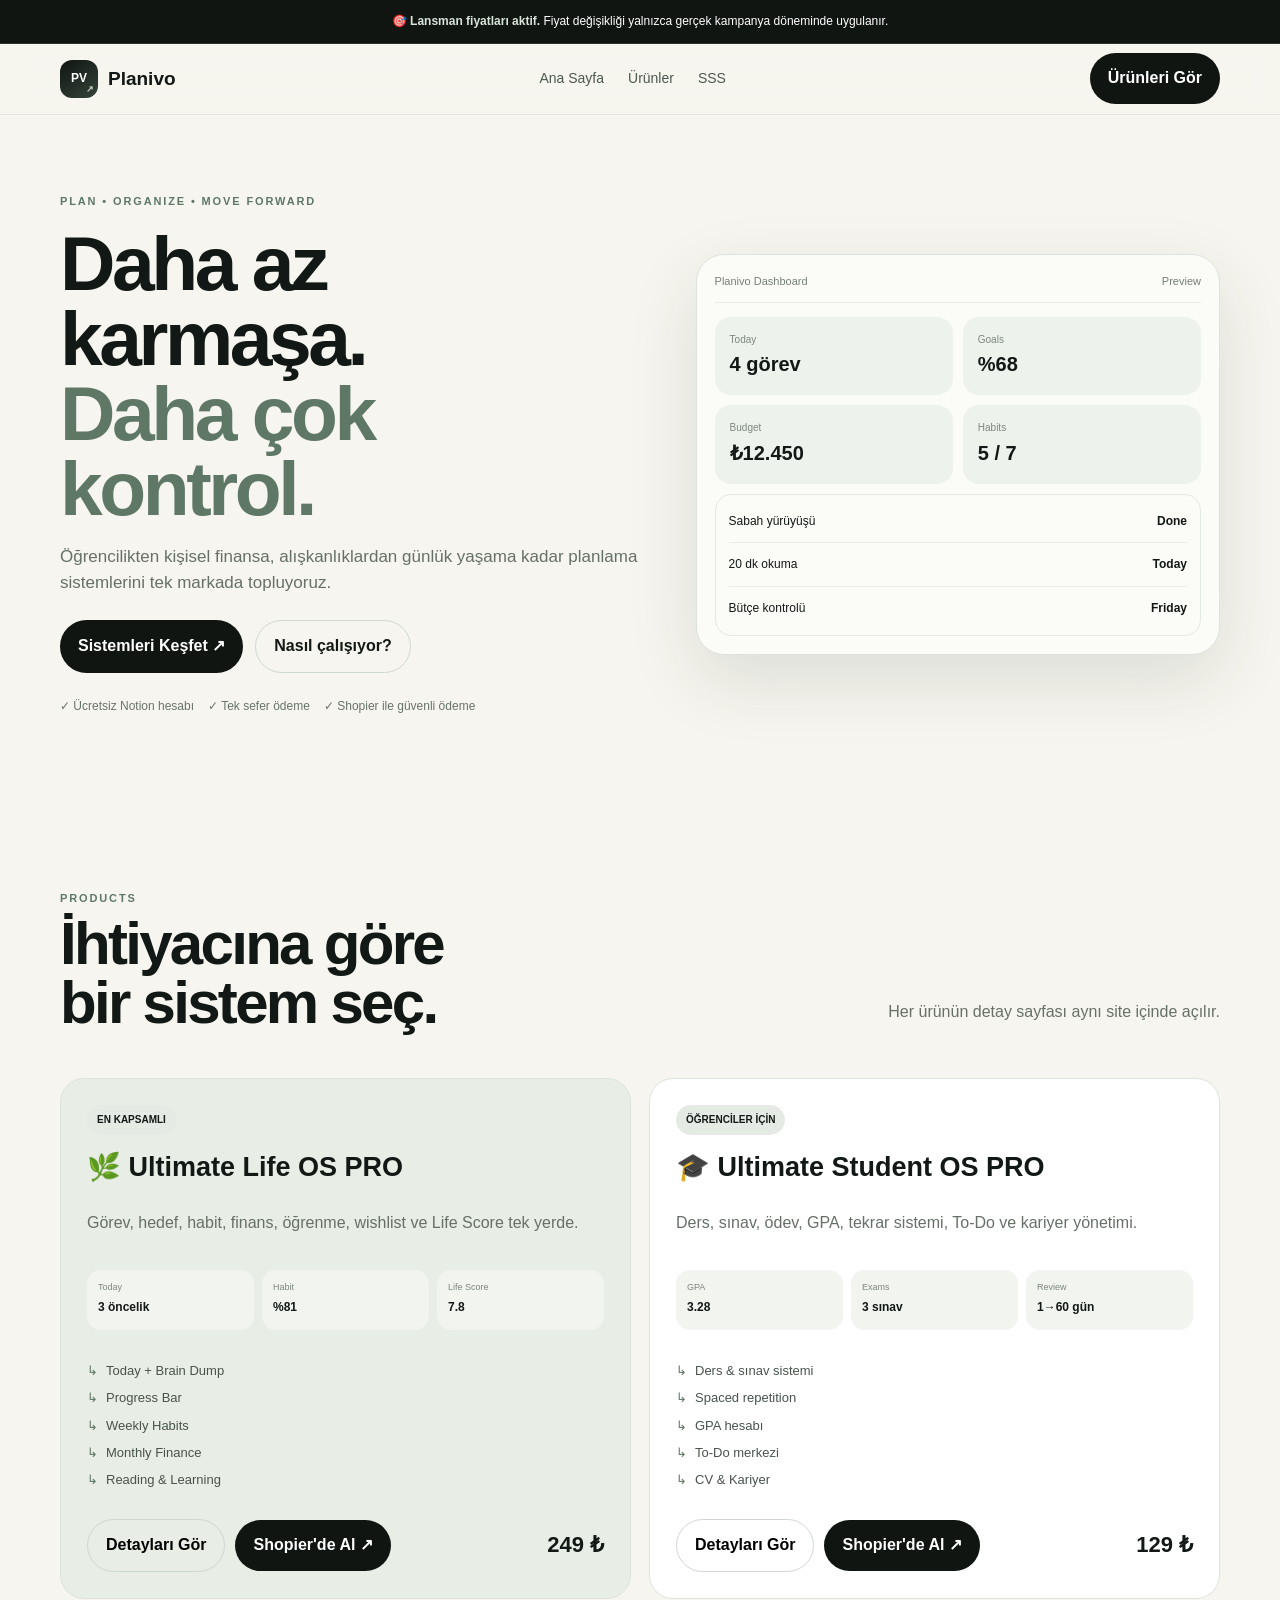
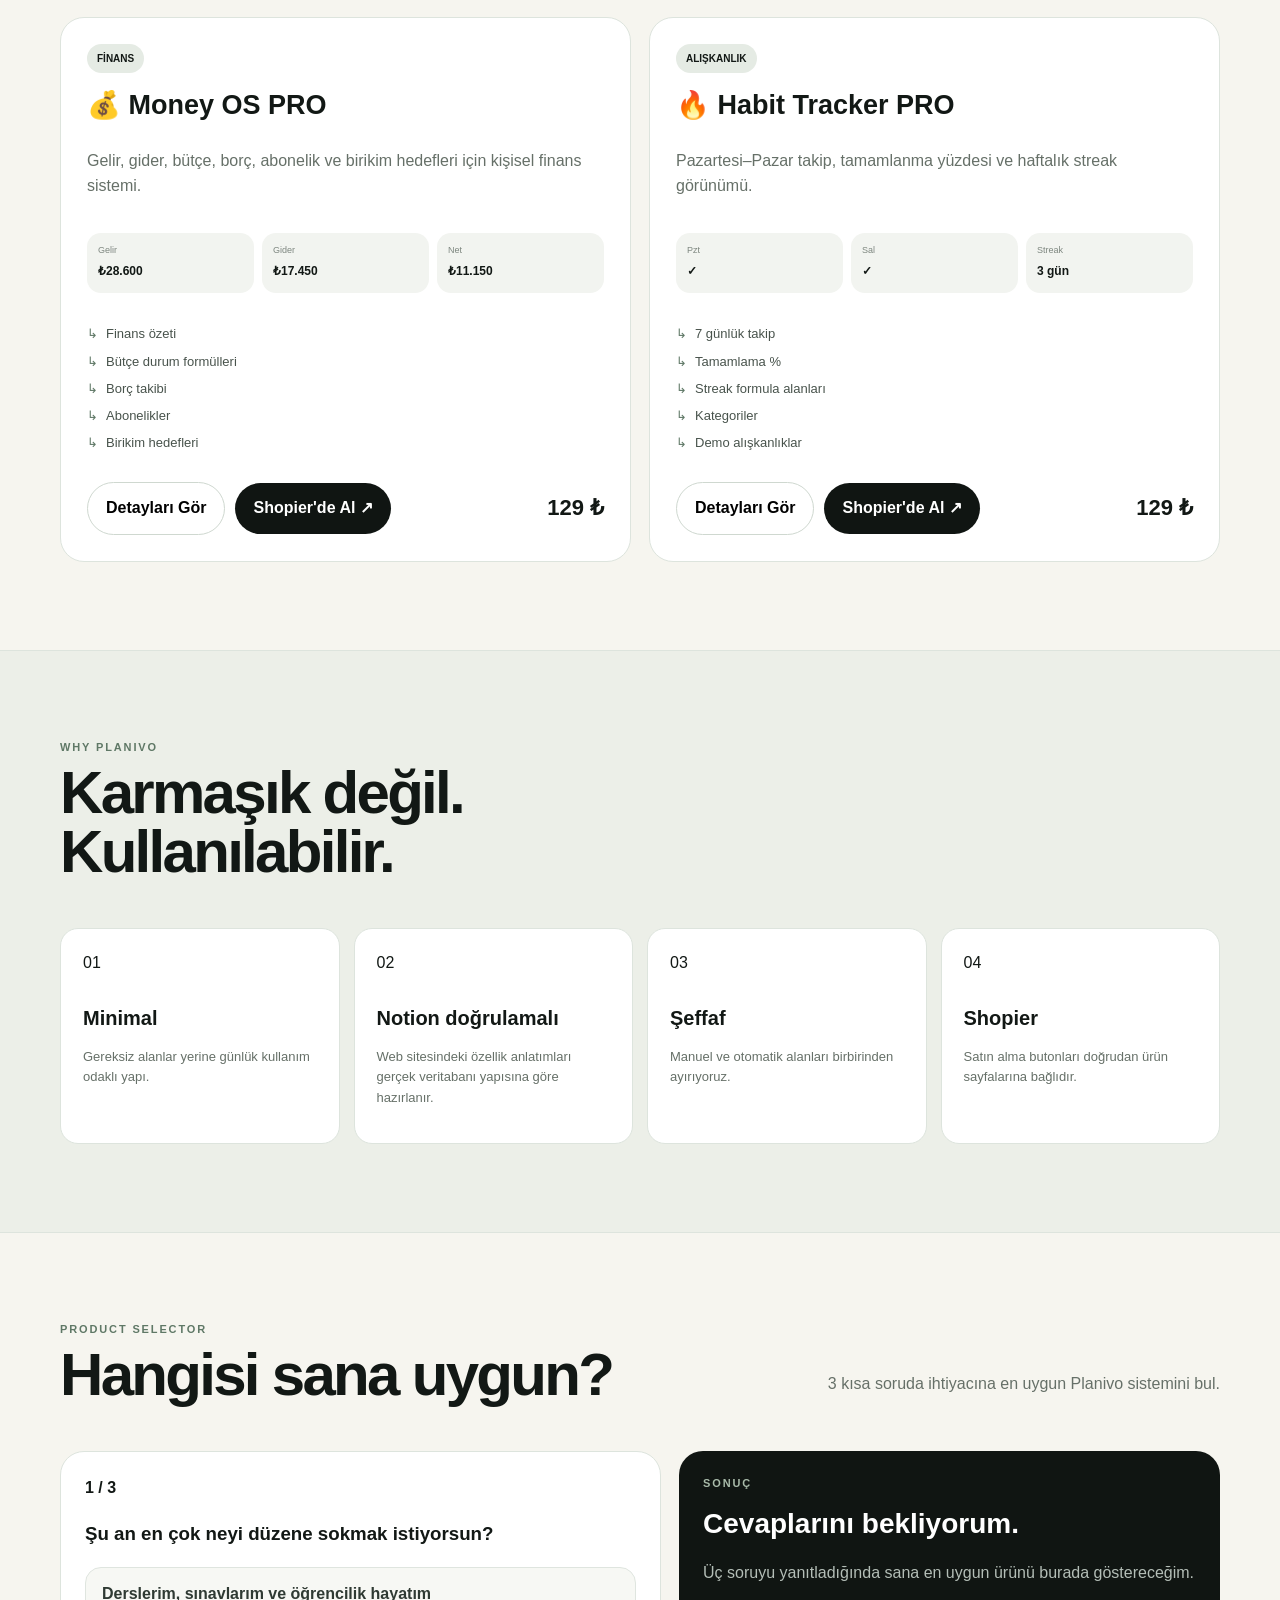
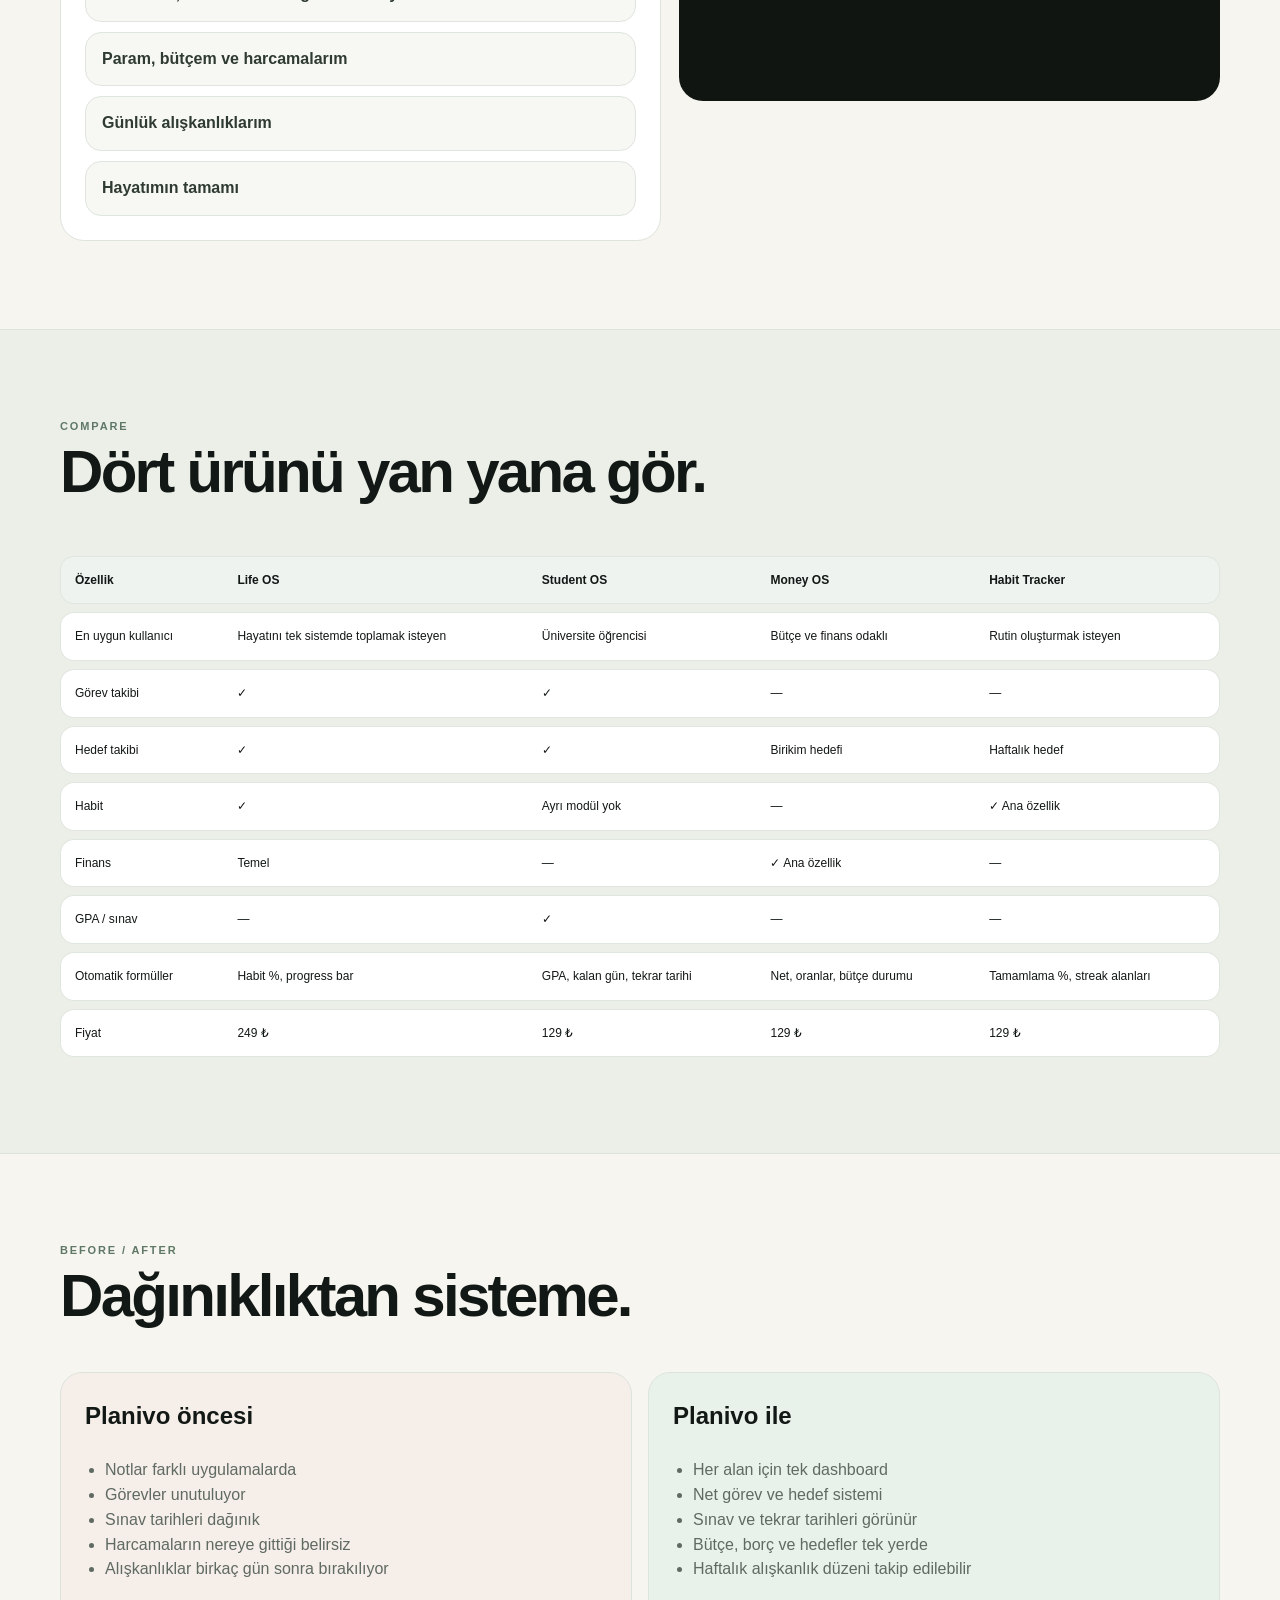
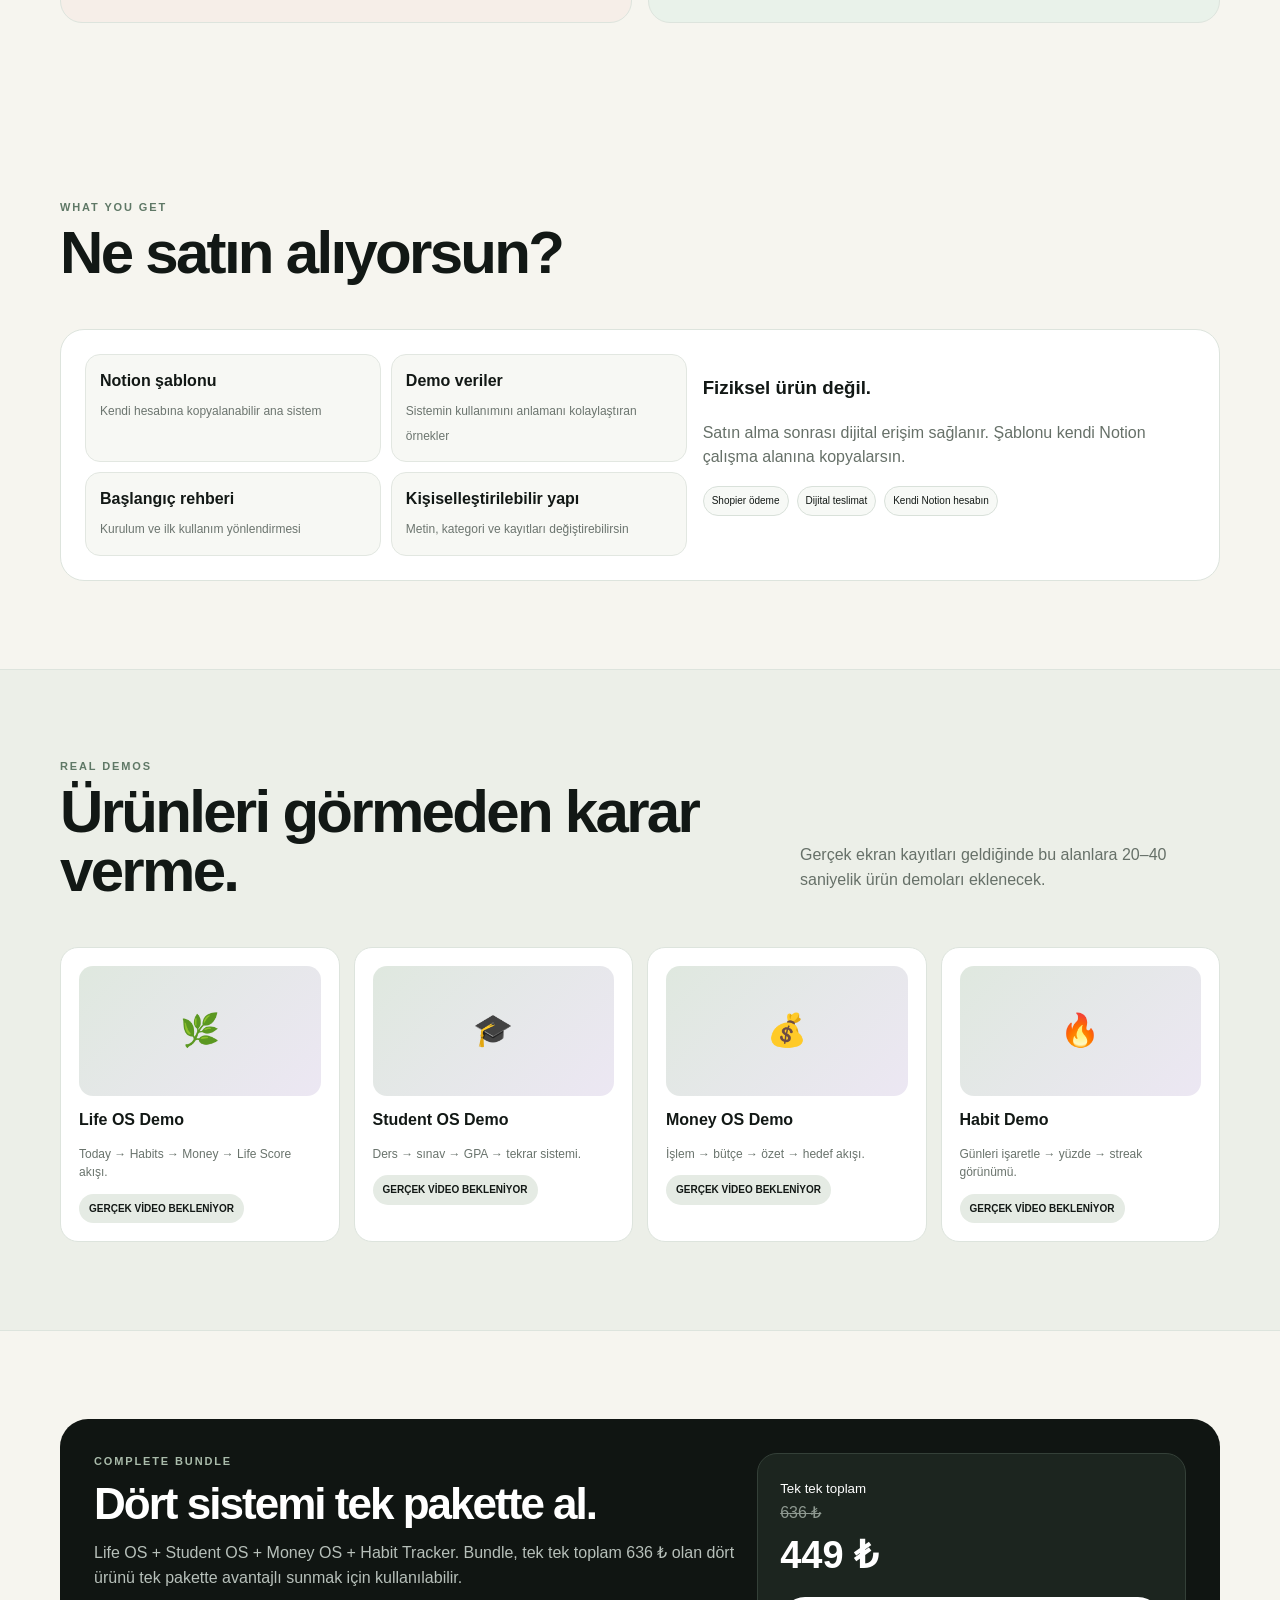
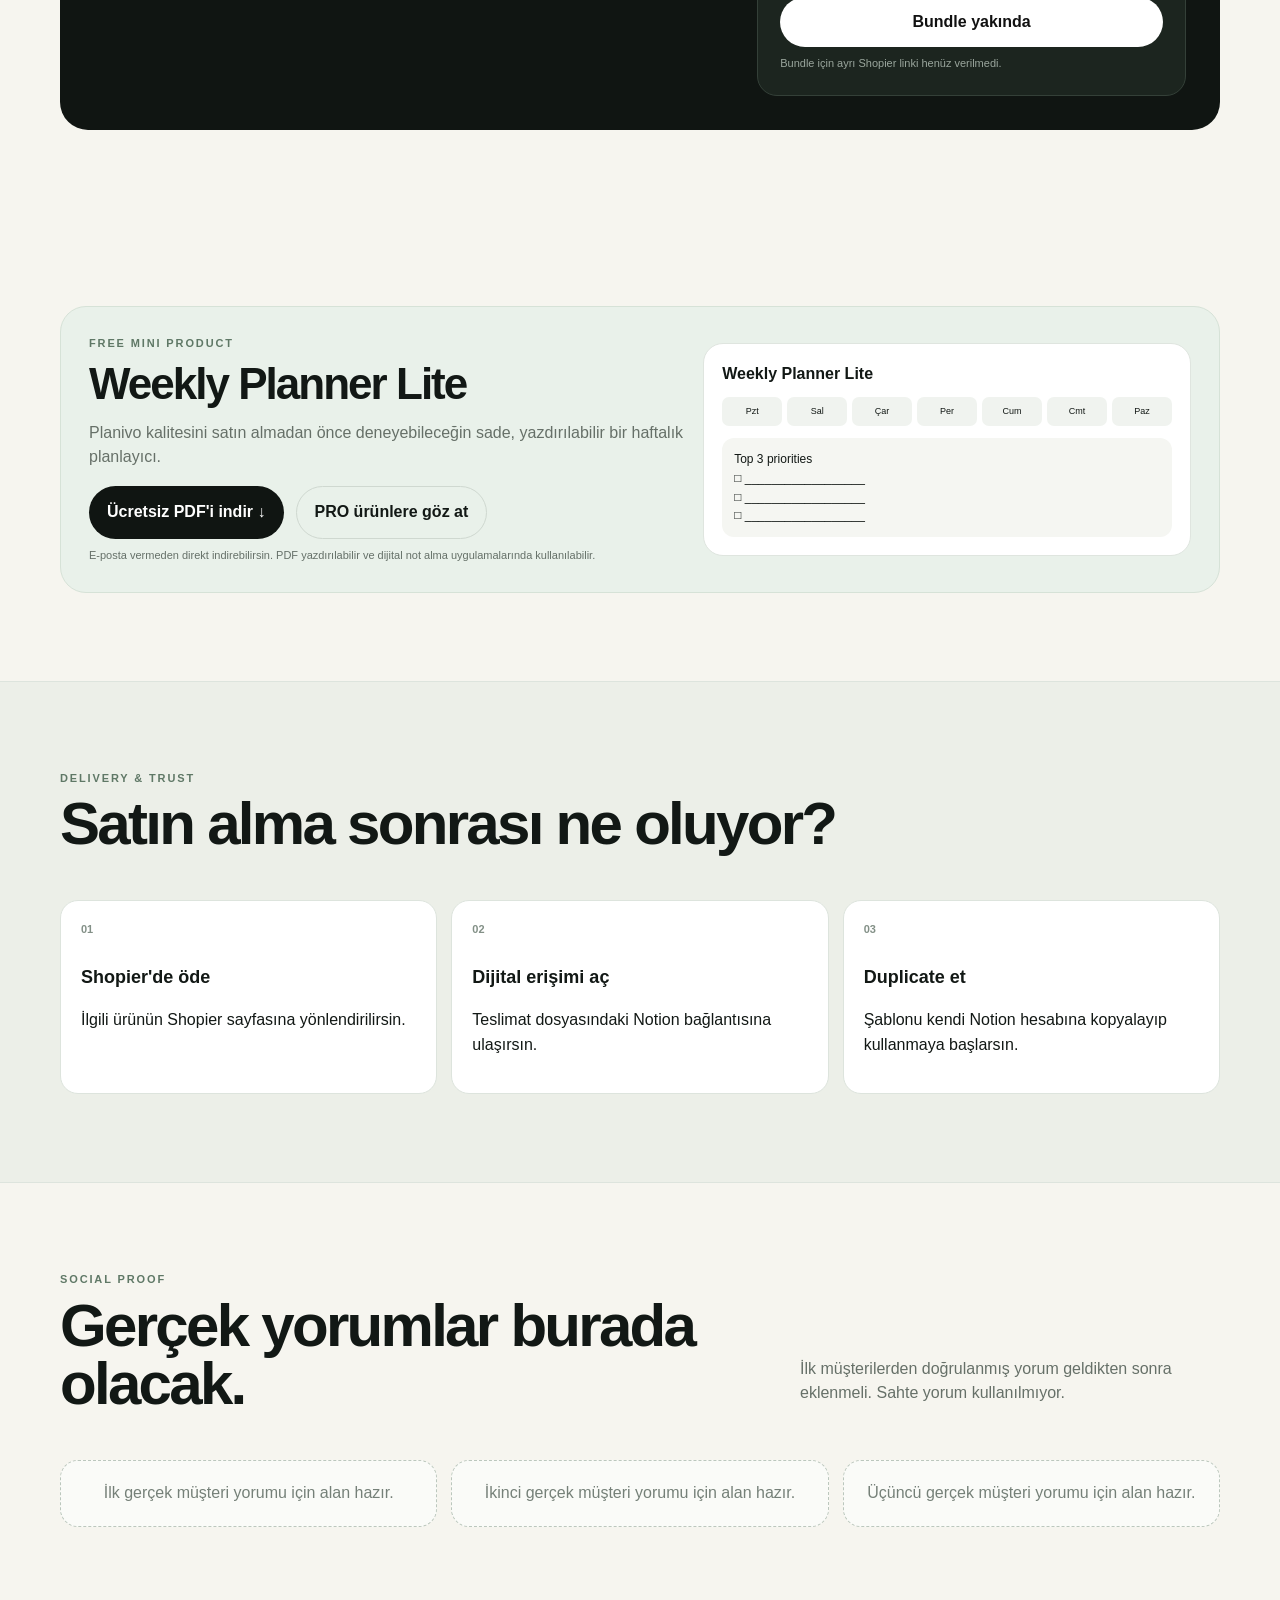
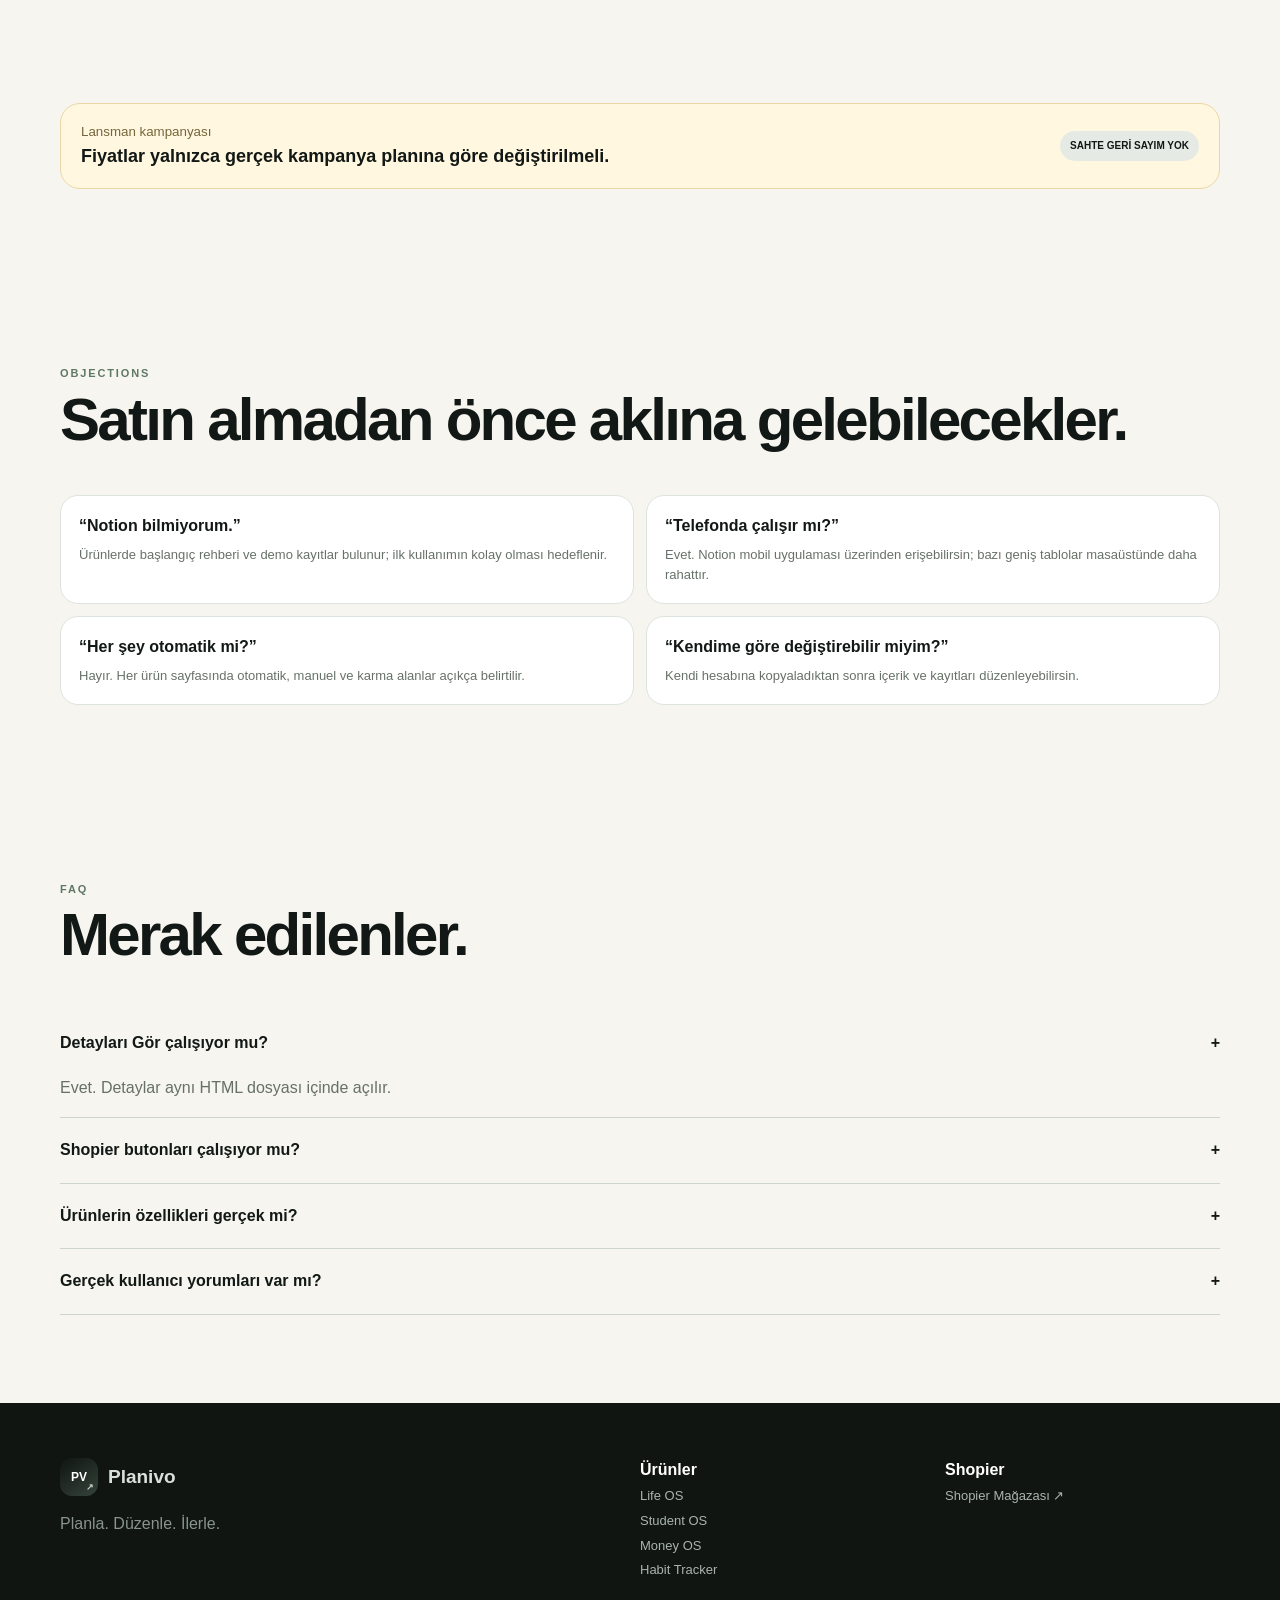
==== index.html @ c482f690 "Add Planivo website" ====
<!doctype html>
<html lang="tr">
<head>
<meta charset="utf-8">
<meta name="viewport" content="width=device-width,initial-scale=1">
<meta name="description" content="Planivo — Notion tabanlı planlama, finans, öğrenci ve alışkanlık sistemleri.">
<title>Planivo — Planla. Düzenle. İlerle.</title>
<style>
:root{--bg:#f6f5ef;--card:#fff;--ink:#121815;--muted:#667068;--line:#dde4dd;--brand:#5f7866;--brand2:#91a895;--soft:#edf1eb;--dark:#101512;--radius:24px}*{box-sizing:border-box}html{scroll-behavior:smooth}body{margin:0;font-family:Arial,Helvetica,sans-serif;background:var(--bg);color:var(--ink);line-height:1.55}a{text-decoration:none;color:inherit}button{font:inherit}.shell{width:min(1160px,calc(100% - 28px));margin:auto}header{position:sticky;top:0;z-index:50;background:rgba(246,245,239,.94);border-bottom:1px solid rgba(18,24,21,.08);backdrop-filter:blur(12px)}.nav{height:70px;display:flex;align-items:center;justify-content:space-between;gap:18px}.brand{display:flex;align-items:center;gap:10px;font-weight:800;font-size:19px}.logo{width:38px;height:38px;border-radius:12px;background:linear-gradient(145deg,#101512,#35433a);color:#fff;display:grid;place-items:center;font-size:12px;font-weight:800;position:relative}.logo:after{content:"↗";position:absolute;right:4px;bottom:1px;font-size:9px;color:#c5d5c9}.navlinks{display:flex;gap:24px;font-size:14px;color:#4e5951}.btn{display:inline-flex;align-items:center;justify-content:center;border:0;border-radius:999px;padding:13px 18px;font-weight:700;cursor:pointer;transition:.2s}.btn:hover{transform:translateY(-1px)}.btn-dark{background:var(--dark);color:#fff}.btn-light{background:#fff;color:#111}.btn-outline{border:1px solid #cfd8d0;background:transparent}.hero{display:grid;grid-template-columns:1.05fr .95fr;gap:56px;align-items:center;padding:78px 0 86px}.eyebrow,.kicker{font-size:11px;letter-spacing:.17em;color:var(--brand);font-weight:800}.hero h1,.page-hero h1,.section h2{font-size:clamp(44px,6vw,78px);line-height:.98;letter-spacing:-.045em;margin:16px 0}.hero h1 em,.page-hero h1 em{font-style:normal;color:var(--brand)}.hero p,.page-hero p{color:var(--muted);font-size:17px;max-width:680px}.actions{display:flex;gap:12px;flex-wrap:wrap;margin-top:24px}.trust{display:flex;gap:14px;flex-wrap:wrap;margin-top:24px;font-size:12px;color:#68736b}.mock{background:#fbfbf7;border:1px solid #dce3dc;border-radius:28px;padding:18px;box-shadow:0 25px 70px rgba(40,55,45,.12)}.mock-head{display:flex;justify-content:space-between;border-bottom:1px solid #e6ebe5;padding-bottom:12px;font-size:11px;color:#758078}.metrics{display:grid;grid-template-columns:1fr 1fr;gap:10px;margin-top:14px}.metric{background:#eef2ed;border-radius:16px;padding:15px}.metric small{display:block;font-size:10px;color:#7d867f}.metric strong{display:block;font-size:20px;margin-top:2px}.tasklist{margin-top:10px;border:1px solid #e4e9e3;border-radius:16px;padding:5px 13px}.tasklist div{display:flex;justify-content:space-between;padding:12px 0;border-bottom:1px solid #eaeee8;font-size:12px}.tasklist div:last-child{border:0}.section{padding:88px 0}.section-head{display:flex;justify-content:space-between;align-items:end;gap:40px;margin-bottom:38px}.section h2{font-size:clamp(38px,5vw,60px);margin:8px 0}.section-head p{max-width:420px;color:var(--muted)}.products{display:grid;grid-template-columns:1fr 1fr;gap:18px}.product{background:#fff;border:1px solid var(--line);border-radius:var(--radius);padding:26px;display:flex;flex-direction:column;min-height:460px}.product.featured{background:#e8ede5}.product h3{font-size:27px;margin:12px 0 6px}.product p{color:var(--muted)}.badge{display:inline-flex;padding:7px 10px;border-radius:999px;background:#e5ebe4;font-size:10px;font-weight:800;width:max-content}.preview{display:grid;grid-template-columns:repeat(3,1fr);gap:8px;margin:18px 0}.preview div{background:#f2f4f0;border-radius:14px;padding:11px}.preview small{display:block;font-size:9px;color:#7d867f}.preview b{font-size:12px}.product ul{list-style:none;padding:0;display:grid;gap:7px;color:#48534c;font-size:13px}.product li:before{content:"↳";color:var(--brand);margin-right:8px}.product .bottom{margin-top:auto;display:flex;gap:10px;flex-wrap:wrap;align-items:center;padding-top:16px}.price{margin-left:auto;font-weight:800;font-size:22px}.soft{background:#ecefe8;border-top:1px solid var(--line);border-bottom:1px solid var(--line)}.reasons{display:grid;grid-template-columns:repeat(4,1fr);gap:14px}.reason{background:#fff;border:1px solid var(--line);border-radius:18px;padding:22px;min-height:190px}.reason h4{font-size:20px;margin:28px 0 7px}.reason p{font-size:13px;color:var(--muted)}.faq details{border-bottom:1px solid #ccd4cd}.faq summary{cursor:pointer;padding:20px 0;font-weight:700;display:flex;justify-content:space-between}.faq p{color:var(--muted);padding-bottom:16px;margin:0}footer{background:#101512;color:#d9dfda;padding:55px 0 24px}footer .grid{display:grid;grid-template-columns:2fr 1fr 1fr;gap:30px}footer a{color:#aab4ac;font-size:13px}footer b{color:#fff}.hidden{display:none!important}.page{min-height:70vh}.page-hero{padding:48px 0 28px}.back{display:inline-flex;align-items:center;gap:7px;font-weight:700;font-size:14px;color:#465249;margin-top:22px}.verified{background:#e9f1ea;border:1px solid #d3e1d5;border-radius:18px;padding:15px 17px;margin:18px 0;font-size:13px}.detail-grid{display:grid;grid-template-columns:1.15fr .85fr;gap:22px;align-items:start}.panel{background:#fff;border:1px solid var(--line);border-radius:22px;padding:22px}.panel h3{margin-top:0;font-size:24px}.factgrid{display:grid;grid-template-columns:repeat(3,1fr);gap:12px;margin-top:18px}.fact{background:#fff;border:1px solid var(--line);border-radius:16px;padding:16px}.fact small{font-size:10px;color:#7c867f}.fact b{display:block;margin:6px 0}.auto{display:grid;gap:8px}.autorow{display:grid;grid-template-columns:1.1fr .7fr 1.7fr;gap:8px}.autorow>div{background:#fff;border:1px solid var(--line);border-radius:13px;padding:11px;font-size:12px}.tag{padding:5px 8px;border-radius:999px;font-size:10px;font-weight:800;display:inline-flex}.autoTag{background:#dcebdc;color:#35583d}.manualTag{background:#f1e6cf;color:#6d592e}.mixedTag{background:#e8e1ef;color:#55416d}.schema{background:#111713;color:#d8e2db;border-radius:20px;padding:18px}.schema-row{display:grid;grid-template-columns:1fr 1.4fr;gap:10px;border-bottom:1px solid #273129;padding:9px 0;font-size:12px}.schema-row:last-child{border:0}.warning{background:#fff6df;border:1px solid #e8d7a8;border-radius:16px;padding:14px 16px;color:#665a38;font-size:13px}.buybar{background:#101512;color:#fff;border-radius:24px;padding:26px;display:flex;justify-content:space-between;align-items:center;gap:20px;margin:28px 0}.buybar p{color:#aeb9b1;margin:4px 0 0}.module-list{display:grid;gap:10px}.module{display:grid;grid-template-columns:42px 1fr;gap:12px;background:#f8f9f5;border:1px solid #e3e8e2;border-radius:15px;padding:13px}.module .ico{width:42px;height:42px;border-radius:12px;background:#e5ede6;display:grid;place-items:center}.module b{display:block}.module span{font-size:12px;color:#6b756e}.sales-strip{background:#101512;color:#fff;padding:12px 0;font-size:12px;text-align:center;border-bottom:1px solid #2b342e}.sales-strip b{color:#d7e5da}.selector{display:grid;grid-template-columns:1fr .9fr;gap:18px;align-items:start}.quiz{background:#fff;border:1px solid var(--line);border-radius:24px;padding:24px}.quiz-step{display:none}.quiz-step.active{display:block}.quiz-options{display:grid;gap:10px;margin-top:18px}.quiz-option{width:100%;text-align:left;background:#f7f8f4;border:1px solid #dfe5df;border-radius:16px;padding:14px 16px;cursor:pointer;font-weight:700;color:#2f3a33}.quiz-option:hover{border-color:#9fb1a2;background:#f0f4ef}.quiz-result{background:#101512;color:#fff;border-radius:24px;padding:24px;min-height:250px}.quiz-result p{color:#b4beb7}.quiz-result .result-price{font-size:30px;font-weight:800;margin:14px 0}.compare-wrap{overflow-x:auto}.compare{width:100%;border-collapse:separate;border-spacing:0 8px;min-width:820px}.compare th,.compare td{padding:14px;background:#fff;border-top:1px solid #e0e6e0;border-bottom:1px solid #e0e6e0;font-size:12px;text-align:left}.compare th:first-child,.compare td:first-child{border-left:1px solid #e0e6e0;border-radius:14px 0 0 14px}.compare th:last-child,.compare td:last-child{border-right:1px solid #e0e6e0;border-radius:0 14px 14px 0}.compare th{background:#eef3ef;font-weight:800}.beforeafter{display:grid;grid-template-columns:1fr 1fr;gap:16px}.ba-card{border-radius:22px;padding:24px;border:1px solid var(--line)}.ba-card.before{background:#f6eee8}.ba-card.after{background:#e9f2ea}.ba-card h3{margin-top:0;font-size:24px}.ba-card ul{padding-left:20px;color:#5f6a62}.purchase-box{display:grid;grid-template-columns:1.1fr .9fr;gap:16px;background:#fff;border:1px solid var(--line);border-radius:24px;padding:24px}.purchase-items{display:grid;grid-template-columns:1fr 1fr;gap:10px}.purchase-item{background:#f7f8f4;border:1px solid #e2e7e1;border-radius:15px;padding:14px}.purchase-item b{display:block;margin-bottom:4px}.purchase-item span{font-size:12px;color:#6c756f}.audience{display:grid;grid-template-columns:1fr 1fr;gap:16px}.audience .good,.audience .bad{border-radius:22px;padding:22px;border:1px solid var(--line)}.audience .good{background:#eaf2ea}.audience .bad{background:#f3eee9}.audience ul{padding-left:20px;color:#5f6962}.demo-grid{display:grid;grid-template-columns:repeat(4,1fr);gap:14px}.demo-card{background:#fff;border:1px solid var(--line);border-radius:18px;padding:18px}.demo-thumb{height:130px;border-radius:14px;background:linear-gradient(135deg,#dfe8df,#ece7f3);display:grid;place-items:center;font-size:32px;margin-bottom:12px}.demo-card p{font-size:12px;color:#69736c}.bundle-pro{display:grid;grid-template-columns:1.2fr .8fr;gap:20px;background:#101512;color:#fff;border-radius:28px;padding:34px}.bundle-pro p{color:#b7c0ba}.bundle-pro .offer{background:#1c251f;border:1px solid #344038;border-radius:20px;padding:22px}.bundle-pro .offer strong{font-size:38px}.bundle-note{font-size:11px;color:#9aa69d;margin-top:8px}.crosssell{display:grid;grid-template-columns:repeat(3,1fr);gap:12px}.cross{background:#fff;border:1px solid var(--line);border-radius:18px;padding:18px}.cross b{display:block;margin-bottom:6px}.cross p{font-size:12px;color:#6c766f}.freebie{display:grid;grid-template-columns:1.1fr .9fr;gap:18px;background:#e9f1ea;border:1px solid #d6e2d7;border-radius:26px;padding:28px;align-items:center}.freebie-card{background:#fff;border:1px solid #dfe5df;border-radius:20px;padding:18px}.week-grid{display:grid;grid-template-columns:repeat(7,1fr);gap:5px;margin-top:10px}.week-grid span{background:#f0f3ef;border-radius:7px;padding:8px 2px;font-size:9px;text-align:center}.form-note{font-size:11px;color:#657068;margin-top:8px}.testimonials{display:grid;grid-template-columns:repeat(3,1fr);gap:14px}.testimonial-placeholder{border:1px dashed #bbc7bd;border-radius:18px;padding:20px;text-align:center;color:#758078;background:#fafbf8}.delivery{display:grid;grid-template-columns:repeat(3,1fr);gap:14px}.delivery-step{background:#fff;border:1px solid var(--line);border-radius:18px;padding:20px}.delivery-step .num{font-size:11px;color:#839087;font-weight:800}.delivery-step b{display:block;font-size:18px;margin:26px 0 6px}.campaign{background:#fff7df;border:1px solid #ead7a5;border-radius:20px;padding:18px 20px;display:flex;justify-content:space-between;gap:20px;align-items:center}.campaign small{display:block;color:#75663c}.campaign b{font-size:18px}.objections{display:grid;grid-template-columns:1fr 1fr;gap:12px}.objection{background:#fff;border:1px solid var(--line);border-radius:18px;padding:18px}.objection b{display:block;margin-bottom:6px}.objection p{font-size:13px;color:#677169;margin:0}.sticky-buy{position:fixed;left:50%;bottom:14px;transform:translateX(-50%);width:min(720px,calc(100% - 22px));background:rgba(16,21,18,.96);color:#fff;border:1px solid #303a33;border-radius:18px;padding:10px 12px;display:none;z-index:80;box-shadow:0 18px 50px rgba(0,0,0,.22);align-items:center;justify-content:space-between;gap:12px}.sticky-buy.show{display:flex}.sticky-buy small{display:block;color:#aeb9b1}.sticky-buy strong{font-size:14px}.sticky-buy .sticky-price{font-weight:800;font-size:18px;margin-left:auto}.inline-trust{display:flex;gap:8px;flex-wrap:wrap;margin-top:12px}.inline-trust span{font-size:10px;border:1px solid #d9e1da;background:#f7f9f6;border-radius:999px;padding:6px 8px}@media(max-width:900px){.hero,.detail-grid,.selector,.purchase-box,.freebie,.bundle-pro{grid-template-columns:1fr}.products{grid-template-columns:1fr}.reasons{grid-template-columns:1fr 1fr}.navlinks{display:none}.factgrid{grid-template-columns:1fr}.demo-grid{grid-template-columns:1fr 1fr}.testimonials,.delivery,.crosssell{grid-template-columns:1fr}}@media(max-width:620px){.shell{width:min(100% - 20px,1160px)}.hero{padding-top:48px}.hero h1,.page-hero h1{font-size:45px}.metrics,.preview{grid-template-columns:1fr 1fr}.reasons{grid-template-columns:1fr}.section-head{align-items:flex-start;flex-direction:column}.autorow,.beforeafter,.audience,.objections{grid-template-columns:1fr}.buybar{align-items:flex-start;flex-direction:column}footer .grid{grid-template-columns:1fr}.price{margin-left:0}.purchase-items{grid-template-columns:1fr}.demo-grid{grid-template-columns:1fr}.campaign{align-items:flex-start;flex-direction:column}.sticky-buy{display:none}.sticky-buy.show{display:flex}}
</style>
</head>
<body>
<div class="sales-strip">🎯 <b>Lansman fiyatları aktif.</b> Fiyat değişikliği yalnızca gerçek kampanya döneminde uygulanır.</div>
<header><nav class="nav shell"><a href="#home" class="brand" data-nav="home"><span class="logo">PV</span><span>Planivo</span></a><div class="navlinks"><a href="#home" data-nav="home">Ana Sayfa</a><a href="#products" data-scroll="products">Ürünler</a><a href="#faq" data-scroll="faq">SSS</a></div><a class="btn btn-dark" href="#products" data-scroll="products">Ürünleri Gör</a></nav></header>
<main>
<section id="homePage" class="page">
<section class="hero shell"><div><div class="eyebrow">PLAN • ORGANIZE • MOVE FORWARD</div><h1>Daha az karmaşa.<br><em>Daha çok kontrol.</em></h1><p>Öğrencilikten kişisel finansa, alışkanlıklardan günlük yaşama kadar planlama sistemlerini tek markada topluyoruz.</p><div class="actions"><a href="#products" class="btn btn-dark" data-scroll="products">Sistemleri Keşfet ↗</a><a href="#faq" class="btn btn-outline" data-scroll="faq">Nasıl çalışıyor?</a></div><div class="trust"><span>✓ Ücretsiz Notion hesabı</span><span>✓ Tek sefer ödeme</span><span>✓ Shopier ile güvenli ödeme</span></div></div><div class="mock"><div class="mock-head"><span>Planivo Dashboard</span><span>Preview</span></div><div class="metrics"><div class="metric"><small>Today</small><strong>4 görev</strong></div><div class="metric"><small>Goals</small><strong>%68</strong></div><div class="metric"><small>Budget</small><strong>₺12.450</strong></div><div class="metric"><small>Habits</small><strong>5 / 7</strong></div></div><div class="tasklist"><div><span>Sabah yürüyüşü</span><b>Done</b></div><div><span>20 dk okuma</span><b>Today</b></div><div><span>Bütçe kontrolü</span><b>Friday</b></div></div></div></section>
<section id="products" class="section shell"><div class="section-head"><div><div class="kicker">PRODUCTS</div><h2>İhtiyacına göre<br>bir sistem seç.</h2></div><p>Her ürünün detay sayfası aynı site içinde açılır.</p></div><div class="products">
<article class="product featured"><span class="badge">EN KAPSAMLI</span><h3>🌿 Ultimate Life OS PRO</h3><p>Görev, hedef, habit, finans, öğrenme, wishlist ve Life Score tek yerde.</p><div class="preview"><div><small>Today</small><b>3 öncelik</b></div><div><small>Habit</small><b>%81</b></div><div><small>Life Score</small><b>7.8</b></div></div><ul><li>Today + Brain Dump</li><li>Progress Bar</li><li>Weekly Habits</li><li>Monthly Finance</li><li>Reading & Learning</li></ul><div class="bottom"><button class="btn btn-outline detailBtn" data-page="life">Detayları Gör</button><a class="btn btn-dark" href="https://www.shopier.com/Planforyou/50314034" target="_blank">Shopier'de Al ↗</a><span class="price">249 ₺</span></div></article>
<article class="product"><span class="badge">ÖĞRENCİLER İÇİN</span><h3>🎓 Ultimate Student OS PRO</h3><p>Ders, sınav, ödev, GPA, tekrar sistemi, To-Do ve kariyer yönetimi.</p><div class="preview"><div><small>GPA</small><b>3.28</b></div><div><small>Exams</small><b>3 sınav</b></div><div><small>Review</small><b>1→60 gün</b></div></div><ul><li>Ders & sınav sistemi</li><li>Spaced repetition</li><li>GPA hesabı</li><li>To-Do merkezi</li><li>CV & Kariyer</li></ul><div class="bottom"><button class="btn btn-outline detailBtn" data-page="student">Detayları Gör</button><a class="btn btn-dark" href="https://www.shopier.com/Planforyou/50312905" target="_blank">Shopier'de Al ↗</a><span class="price">129 ₺</span></div></article>
<article class="product"><span class="badge">FİNANS</span><h3>💰 Money OS PRO</h3><p>Gelir, gider, bütçe, borç, abonelik ve birikim hedefleri için kişisel finans sistemi.</p><div class="preview"><div><small>Gelir</small><b>₺28.600</b></div><div><small>Gider</small><b>₺17.450</b></div><div><small>Net</small><b>₺11.150</b></div></div><ul><li>Finans özeti</li><li>Bütçe durum formülleri</li><li>Borç takibi</li><li>Abonelikler</li><li>Birikim hedefleri</li></ul><div class="bottom"><button class="btn btn-outline detailBtn" data-page="money">Detayları Gör</button><a class="btn btn-dark" href="https://www.shopier.com/Planforyou/50312650" target="_blank">Shopier'de Al ↗</a><span class="price">129 ₺</span></div></article>
<article class="product"><span class="badge">ALIŞKANLIK</span><h3>🔥 Habit Tracker PRO</h3><p>Pazartesi–Pazar takip, tamamlanma yüzdesi ve haftalık streak görünümü.</p><div class="preview"><div><small>Pzt</small><b>✓</b></div><div><small>Sal</small><b>✓</b></div><div><small>Streak</small><b>3 gün</b></div></div><ul><li>7 günlük takip</li><li>Tamamlama %</li><li>Streak formula alanları</li><li>Kategoriler</li><li>Demo alışkanlıklar</li></ul><div class="bottom"><button class="btn btn-outline detailBtn" data-page="habit">Detayları Gör</button><a class="btn btn-dark" href="https://www.shopier.com/Planforyou/50312469" target="_blank">Shopier'de Al ↗</a><span class="price">129 ₺</span></div></article>
</div></section>
<section class="section soft"><div class="shell"><div class="section-head"><div><div class="kicker">WHY PLANIVO</div><h2>Karmaşık değil.<br>Kullanılabilir.</h2></div></div><div class="reasons"><div class="reason"><span>01</span><h4>Minimal</h4><p>Gereksiz alanlar yerine günlük kullanım odaklı yapı.</p></div><div class="reason"><span>02</span><h4>Notion doğrulamalı</h4><p>Web sitesindeki özellik anlatımları gerçek veritabanı yapısına göre hazırlanır.</p></div><div class="reason"><span>03</span><h4>Şeffaf</h4><p>Manuel ve otomatik alanları birbirinden ayırıyoruz.</p></div><div class="reason"><span>04</span><h4>Shopier</h4><p>Satın alma butonları doğrudan ürün sayfalarına bağlıdır.</p></div></div></div></section>
<section class="section shell"><div class="section-head"><div><div class="kicker">PRODUCT SELECTOR</div><h2>Hangisi sana uygun?</h2></div><p>3 kısa soruda ihtiyacına en uygun Planivo sistemini bul.</p></div><div class="selector"><div class="quiz" id="quiz"><div class="quiz-step active" data-step="1"><b>1 / 3</b><h3>Şu an en çok neyi düzene sokmak istiyorsun?</h3><div class="quiz-options"><button class="quiz-option" data-answer="student">Derslerim, sınavlarım ve öğrencilik hayatım</button><button class="quiz-option" data-answer="money">Param, bütçem ve harcamalarım</button><button class="quiz-option" data-answer="habit">Günlük alışkanlıklarım</button><button class="quiz-option" data-answer="life">Hayatımın tamamı</button></div></div><div class="quiz-step" data-step="2"><b>2 / 3</b><h3>Ne kadar kapsamlı bir sistem istiyorsun?</h3><div class="quiz-options"><button class="quiz-option" data-weight="simple">Tek bir alana odaklansın</button><button class="quiz-option" data-weight="broad">Birden fazla alanı yönetsin</button></div></div><div class="quiz-step" data-step="3"><b>3 / 3</b><h3>Senin için en önemli şey hangisi?</h3><div class="quiz-options"><button class="quiz-option" data-priority="fast">Hızlı ve basit kullanım</button><button class="quiz-option" data-priority="deep">Kapsamlı takip</button></div></div></div><div class="quiz-result" id="quizResult"><div class="kicker" style="color:#a9bbaa">SONUÇ</div><h3 style="font-size:28px;margin:10px 0">Cevaplarını bekliyorum.</h3><p>Üç soruyu yanıtladığında sana en uygun ürünü burada göstereceğim.</p></div></div></section>
<section class="section soft"><div class="shell"><div class="section-head"><div><div class="kicker">COMPARE</div><h2>Dört ürünü yan yana gör.</h2></div></div><div class="compare-wrap"><table class="compare"><thead><tr><th>Özellik</th><th>Life OS</th><th>Student OS</th><th>Money OS</th><th>Habit Tracker</th></tr></thead><tbody><tr><td>En uygun kullanıcı</td><td>Hayatını tek sistemde toplamak isteyen</td><td>Üniversite öğrencisi</td><td>Bütçe ve finans odaklı</td><td>Rutin oluşturmak isteyen</td></tr><tr><td>Görev takibi</td><td>✓</td><td>✓</td><td>—</td><td>—</td></tr><tr><td>Hedef takibi</td><td>✓</td><td>✓</td><td>Birikim hedefi</td><td>Haftalık hedef</td></tr><tr><td>Habit</td><td>✓</td><td>Ayrı modül yok</td><td>—</td><td>✓ Ana özellik</td></tr><tr><td>Finans</td><td>Temel</td><td>—</td><td>✓ Ana özellik</td><td>—</td></tr><tr><td>GPA / sınav</td><td>—</td><td>✓</td><td>—</td><td>—</td></tr><tr><td>Otomatik formüller</td><td>Habit %, progress bar</td><td>GPA, kalan gün, tekrar tarihi</td><td>Net, oranlar, bütçe durumu</td><td>Tamamlama %, streak alanları</td></tr><tr><td>Fiyat</td><td>249 ₺</td><td>129 ₺</td><td>129 ₺</td><td>129 ₺</td></tr></tbody></table></div></div></section>
<section class="section shell"><div class="section-head"><div><div class="kicker">BEFORE / AFTER</div><h2>Dağınıklıktan sisteme.</h2></div></div><div class="beforeafter"><div class="ba-card before"><h3>Planivo öncesi</h3><ul><li>Notlar farklı uygulamalarda</li><li>Görevler unutuluyor</li><li>Sınav tarihleri dağınık</li><li>Harcamaların nereye gittiği belirsiz</li><li>Alışkanlıklar birkaç gün sonra bırakılıyor</li></ul></div><div class="ba-card after"><h3>Planivo ile</h3><ul><li>Her alan için tek dashboard</li><li>Net görev ve hedef sistemi</li><li>Sınav ve tekrar tarihleri görünür</li><li>Bütçe, borç ve hedefler tek yerde</li><li>Haftalık alışkanlık düzeni takip edilebilir</li></ul></div></div></section>
<section class="section shell"><div class="section-head"><div><div class="kicker">WHAT YOU GET</div><h2>Ne satın alıyorsun?</h2></div></div><div class="purchase-box"><div class="purchase-items"><div class="purchase-item"><b>Notion şablonu</b><span>Kendi hesabına kopyalanabilir ana sistem</span></div><div class="purchase-item"><b>Demo veriler</b><span>Sistemin kullanımını anlamanı kolaylaştıran örnekler</span></div><div class="purchase-item"><b>Başlangıç rehberi</b><span>Kurulum ve ilk kullanım yönlendirmesi</span></div><div class="purchase-item"><b>Kişiselleştirilebilir yapı</b><span>Metin, kategori ve kayıtları değiştirebilirsin</span></div></div><div><h3>Fiziksel ürün değil.</h3><p style="color:var(--muted)">Satın alma sonrası dijital erişim sağlanır. Şablonu kendi Notion çalışma alanına kopyalarsın.</p><div class="inline-trust"><span>Shopier ödeme</span><span>Dijital teslimat</span><span>Kendi Notion hesabın</span></div></div></div></section>
<section class="section soft"><div class="shell"><div class="section-head"><div><div class="kicker">REAL DEMOS</div><h2>Ürünleri görmeden karar verme.</h2></div><p>Gerçek ekran kayıtları geldiğinde bu alanlara 20–40 saniyelik ürün demoları eklenecek.</p></div><div class="demo-grid"><div class="demo-card"><div class="demo-thumb">🌿</div><b>Life OS Demo</b><p>Today → Habits → Money → Life Score akışı.</p><span class="badge">GERÇEK VİDEO BEKLENİYOR</span></div><div class="demo-card"><div class="demo-thumb">🎓</div><b>Student OS Demo</b><p>Ders → sınav → GPA → tekrar sistemi.</p><span class="badge">GERÇEK VİDEO BEKLENİYOR</span></div><div class="demo-card"><div class="demo-thumb">💰</div><b>Money OS Demo</b><p>İşlem → bütçe → özet → hedef akışı.</p><span class="badge">GERÇEK VİDEO BEKLENİYOR</span></div><div class="demo-card"><div class="demo-thumb">🔥</div><b>Habit Demo</b><p>Günleri işaretle → yüzde → streak görünümü.</p><span class="badge">GERÇEK VİDEO BEKLENİYOR</span></div></div></div></section>
<section class="section shell"><div class="bundle-pro"><div><div class="kicker" style="color:#a9bbaa">COMPLETE BUNDLE</div><h2 style="font-size:44px;color:#fff;margin:12px 0">Dört sistemi tek pakette al.</h2><p>Life OS + Student OS + Money OS + Habit Tracker. Bundle, tek tek toplam 636 ₺ olan dört ürünü tek pakette avantajlı sunmak için kullanılabilir.</p></div><div class="offer"><small>Tek tek toplam</small><del style="display:block;color:#8e9991">636 ₺</del><strong>449 ₺</strong><button class="btn btn-light" style="width:100%;margin-top:12px" id="bundleBtn">Bundle yakında</button><div class="bundle-note">Bundle için ayrı Shopier linki henüz verilmedi.</div></div></div></section>
<section class="section shell"><div class="freebie"><div><div class="kicker">FREE MINI PRODUCT</div><h2 style="font-size:44px;margin:10px 0">Weekly Planner Lite</h2><p style="color:var(--muted)">Planivo kalitesini satın almadan önce deneyebileceğin sade, yazdırılabilir bir haftalık planlayıcı.</p><div class="actions" style="margin-top:16px"><a class="btn btn-dark" href="Planivo_Weekly_Planner_Lite.pdf" download>Ücretsiz PDF'i indir ↓</a><a class="btn btn-outline" href="#products" data-scroll="products">PRO ürünlere göz at</a></div><div class="form-note">E-posta vermeden direkt indirebilirsin. PDF yazdırılabilir ve dijital not alma uygulamalarında kullanılabilir.</div></div><div class="freebie-card"><b>Weekly Planner Lite</b><div class="week-grid"><span>Pzt</span><span>Sal</span><span>Çar</span><span>Per</span><span>Cum</span><span>Cmt</span><span>Paz</span></div><div style="margin-top:12px;background:#f5f6f2;border-radius:12px;padding:12px;font-size:12px">Top 3 priorities<br>□ __________________<br>□ __________________<br>□ __________________</div></div></div></section>
<section class="section soft"><div class="shell"><div class="section-head"><div><div class="kicker">DELIVERY & TRUST</div><h2>Satın alma sonrası ne oluyor?</h2></div></div><div class="delivery"><div class="delivery-step"><div class="num">01</div><b>Shopier'de öde</b><p>İlgili ürünün Shopier sayfasına yönlendirilirsin.</p></div><div class="delivery-step"><div class="num">02</div><b>Dijital erişimi aç</b><p>Teslimat dosyasındaki Notion bağlantısına ulaşırsın.</p></div><div class="delivery-step"><div class="num">03</div><b>Duplicate et</b><p>Şablonu kendi Notion hesabına kopyalayıp kullanmaya başlarsın.</p></div></div></div></section>
<section class="section shell"><div class="section-head"><div><div class="kicker">SOCIAL PROOF</div><h2>Gerçek yorumlar burada olacak.</h2></div><p>İlk müşterilerden doğrulanmış yorum geldikten sonra eklenmeli. Sahte yorum kullanılmıyor.</p></div><div class="testimonials"><div class="testimonial-placeholder">İlk gerçek müşteri yorumu için alan hazır.</div><div class="testimonial-placeholder">İkinci gerçek müşteri yorumu için alan hazır.</div><div class="testimonial-placeholder">Üçüncü gerçek müşteri yorumu için alan hazır.</div></div></section>
<section class="section shell"><div class="campaign"><div><small>Lansman kampanyası</small><b>Fiyatlar yalnızca gerçek kampanya planına göre değiştirilmeli.</b></div><span class="badge">SAHTE GERİ SAYIM YOK</span></div></section>
<section class="section shell"><div class="section-head"><div><div class="kicker">OBJECTIONS</div><h2>Satın almadan önce aklına gelebilecekler.</h2></div></div><div class="objections"><div class="objection"><b>“Notion bilmiyorum.”</b><p>Ürünlerde başlangıç rehberi ve demo kayıtlar bulunur; ilk kullanımın kolay olması hedeflenir.</p></div><div class="objection"><b>“Telefonda çalışır mı?”</b><p>Evet. Notion mobil uygulaması üzerinden erişebilirsin; bazı geniş tablolar masaüstünde daha rahattır.</p></div><div class="objection"><b>“Her şey otomatik mi?”</b><p>Hayır. Her ürün sayfasında otomatik, manuel ve karma alanlar açıkça belirtilir.</p></div><div class="objection"><b>“Kendime göre değiştirebilir miyim?”</b><p>Kendi hesabına kopyaladıktan sonra içerik ve kayıtları düzenleyebilirsin.</p></div></div></section>
<section id="faq" class="section shell"><div class="section-head"><div><div class="kicker">FAQ</div><h2>Merak edilenler.</h2></div></div><div class="faq"><details open><summary>Detayları Gör çalışıyor mu?<span>+</span></summary><p>Evet. Detaylar aynı HTML dosyası içinde açılır.</p></details><details><summary>Shopier butonları çalışıyor mu?<span>+</span></summary><p>Evet. Dört ürünün Shopier bağlantısı doğrudan bağlıdır.</p></details><details><summary>Ürünlerin özellikleri gerçek mi?<span>+</span></summary><p>Ürün metinleri bağlı Notion sayfaları ve veritabanı şemaları incelenerek hazırlanmıştır.</p></details><details><summary>Gerçek kullanıcı yorumları var mı?<span>+</span></summary><p>Henüz eklenmedi. Yorum alanları yalnızca gerçek müşteri yorumları geldikten sonra doldurulacak.</p></details></div></section>
</section>
<section id="lifePage" class="page hidden"><div class="shell"><a href="#home" class="back backBtn">← Ana sayfaya dön</a><section class="page-hero"><div class="kicker">ALL-IN-ONE LIFE SYSTEM</div><h1>🌿 Ultimate Life OS PRO</h1><p>Görev, hedef, alışkanlık, finans, öğrenme, wishlist, weekly reset ve Life Score modüllerini tek minimal dashboard içinde toplar.</p></section><div class="verified"><b>✓ Notion’dan doğrulandı.</b> Life OS ana sayfası ve kritik veritabanı alanları kontrol edildi.</div><section class="section"><div class="detail-grid"><div class="panel"><h3>Ne otomatik, ne manuel?</h3><div class="auto"><div class="autorow"><div>Weekly Habit %</div><div><span class="tag autoTag">Otomatik</span></div><div>Checkbox değerlerinden formülle hesaplanır.</div></div><div class="autorow"><div>Goal Progress</div><div><span class="tag mixedTag">Karma</span></div><div>% kullanıcı tarafından girilir; progress bar formüldür.</div></div><div class="autorow"><div>Life Score</div><div><span class="tag manualTag">Manuel</span></div><div>Yaşam alanları kullanıcı tarafından puanlanır.</div></div></div></div><div class="panel"><h3>Modüller</h3><div class="module-list"><div class="module"><div class="ico">☀️</div><div><b>Today</b><span>Günlük görevler ve odak</span></div></div><div class="module"><div class="ico">🧠</div><div><b>Brain Dump</b><span>Quick Capture alanı</span></div></div><div class="module"><div class="ico">🎯</div><div><b>Goals</b><span>Progress bar + durum</span></div></div><div class="module"><div class="ico">🔥</div><div><b>Weekly Habits</b><span>Pzt–Paz takip</span></div></div><div class="module"><div class="ico">💰</div><div><b>Money</b><span>Gelir-gider + aylık özet</span></div></div><div class="module"><div class="ico">📚</div><div><b>Reading & Learning</b><span>Kitap, kurs, beceri</span></div></div><div class="module"><div class="ico">🛍️</div><div><b>Wishlist</b><span>Fiyat + öncelik</span></div></div><div class="module"><div class="ico">🧭</div><div><b>Life Score</b><span>Yaşam dengesi puanlaması</span></div></div></div></div></div><div class="buybar"><div><h3>Ultimate Life OS PRO</h3><p>Tek sefer ödeme • dijital ürün</p></div><div><b style="font-size:28px">249 ₺</b><br><a class="btn btn-light" href="https://www.shopier.com/Planforyou/50314034" target="_blank">Shopier'de Satın Al ↗</a></div></div></section></div></section>
<section id="studentPage" class="page hidden"><div class="shell"><a href="#home" class="back backBtn">← Ana sayfaya dön</a><section class="page-hero"><div class="kicker">STUDENT PRODUCTIVITY SYSTEM</div><h1>🎓 Ultimate Student OS PRO</h1><p>Ders, sınav, ödev, çalışma planı, GPA, spaced repetition, To-Do ve kariyer modüllerini tek merkezde toplar.</p></section><div class="verified"><b>✓ Notion’dan doğrulandı.</b> Student OS ana sayfası, GPA ve Tekrar Sistemi şemaları kontrol edildi.</div><section class="section"><div class="buybar"><div><h3>Ultimate Student OS PRO</h3><p>Üniversite öğrencileri için kapsamlı Notion sistemi</p></div><div><b style="font-size:28px">129 ₺</b><br><a class="btn btn-light" href="https://www.shopier.com/Planforyou/50312905" target="_blank">Shopier'de Satın Al ↗</a></div></div></section></div></section>
<section id="moneyPage" class="page hidden"><div class="shell"><a href="#home" class="back backBtn">← Ana sayfaya dön</a><section class="page-hero"><div class="kicker">PERSONAL FINANCE SYSTEM</div><h1>💰 Money OS PRO</h1><p>Gelir, gider, bütçe, borç, abonelik, hesaplar ve birikim hedeflerini tek finans dashboard'unda yönet.</p></section><div class="verified"><b>✓ Notion’dan doğrulandı.</b> Finans Özeti ve Bütçeler veritabanlarının rollup/formül yapıları kontrol edildi.</div><section class="section"><div class="buybar"><div><h3>Money OS PRO</h3><p>Kişisel finansını görünür hale getir.</p></div><div><b style="font-size:28px">129 ₺</b><br><a class="btn btn-light" href="https://www.shopier.com/Planforyou/50312650" target="_blank">Shopier'de Satın Al ↗</a></div></div></section></div></section>
<section id="habitPage" class="page hidden"><div class="shell"><a href="#home" class="back backBtn">← Ana sayfaya dön</a><section class="page-hero"><div class="kicker">7-DAY HABIT SYSTEM</div><h1>🔥 Habit Tracker PRO</h1><p>Pazartesi–Pazar kutuları, Tamamlama % ve Streak formula alanlarıyla haftalık alışkanlık düzenini takip et.</p></section><div class="verified"><b>✓ Notion’dan doğrulandı.</b> Ana Habit Tracker veritabanında Tamamlama %, Streak ve Streak Görünümü formula alanları bulunuyor.</div><section class="section"><div class="buybar"><div><h3>Habit Tracker PRO</h3><p>Küçük alışkanlıklar. Büyük istikrar.</p></div><div><b style="font-size:28px">129 ₺</b><br><a class="btn btn-light" href="https://www.shopier.com/Planforyou/50312469" target="_blank">Shopier'de Satın Al ↗</a></div></div></section></div></section>
</main>
<div class="sticky-buy" id="stickyBuy"><div><small>Ürün</small><strong id="stickyName">Planivo</strong></div><div class="sticky-price" id="stickyPrice"></div><a class="btn btn-light" id="stickyLink" href="#" target="_blank">Satın Al ↗</a></div>
<footer><div class="shell grid"><div><div class="brand"><span class="logo">PV</span><span>Planivo</span></div><p style="color:#89948c">Planla. Düzenle. İlerle.</p></div><div><b>Ürünler</b><br><a href="#life" class="footerDetail" data-page="life">Life OS</a><br><a href="#student" class="footerDetail" data-page="student">Student OS</a><br><a href="#money" class="footerDetail" data-page="money">Money OS</a><br><a href="#habit" class="footerDetail" data-page="habit">Habit Tracker</a></div><div><b>Shopier</b><br><a href="https://www.shopier.com/Planforyou" target="_blank">Shopier Mağazası ↗</a></div></div></footer>
<script>
const pages={home:document.getElementById('homePage'),life:document.getElementById('lifePage'),student:document.getElementById('studentPage'),money:document.getElementById('moneyPage'),habit:document.getElementById('habitPage')};
const productInfo={life:{name:"Ultimate Life OS PRO",price:"249 ₺",url:"https://www.shopier.com/Planforyou/50314034"},student:{name:"Ultimate Student OS PRO",price:"129 ₺",url:"https://www.shopier.com/Planforyou/50312905"},money:{name:"Money OS PRO",price:"129 ₺",url:"https://www.shopier.com/Planforyou/50312650"},habit:{name:"Habit Tracker PRO",price:"129 ₺",url:"https://www.shopier.com/Planforyou/50312469"}};
const stickyBuy=document.getElementById("stickyBuy");
function updateSticky(name){if(name==="home"){stickyBuy.classList.remove("show");return}const p=productInfo[name];if(!p)return;document.getElementById("stickyName").textContent=p.name;document.getElementById("stickyPrice").textContent=p.price;document.getElementById("stickyLink").href=p.url;stickyBuy.classList.add("show")}
function showPage(name,push=true){Object.values(pages).forEach(p=>p.classList.add('hidden'));const target=pages[name]||pages.home;target.classList.remove('hidden');window.scrollTo({top:0,behavior:'instant'});updateSticky(name);if(push)history.pushState({page:name},'',name==='home'?'#home':'#'+name)}
function bindDetails(){document.querySelectorAll('.detailBtn,.footerDetail').forEach(el=>{if(el.dataset.bound)return;el.dataset.bound='1';el.addEventListener('click',e=>{e.preventDefault();showPage(el.dataset.page)})})}bindDetails();
document.querySelectorAll('.backBtn,[data-nav="home"]').forEach(el=>el.addEventListener('click',e=>{e.preventDefault();showPage('home')}));document.querySelectorAll('[data-scroll]').forEach(el=>el.addEventListener('click',e=>{e.preventDefault();showPage('home',false);requestAnimationFrame(()=>document.getElementById(el.dataset.scroll)?.scrollIntoView({behavior:'smooth'}))}));
let quizChoice=null,quizWeight=null;function showQuizStep(n){document.querySelectorAll('.quiz-step').forEach(s=>s.classList.remove('active'));document.querySelector('.quiz-step[data-step="'+n+'"]')?.classList.add('active')}document.querySelectorAll('.quiz-option[data-answer]').forEach(btn=>btn.addEventListener('click',()=>{quizChoice=btn.dataset.answer;showQuizStep(2)}));document.querySelectorAll('.quiz-option[data-weight]').forEach(btn=>btn.addEventListener('click',()=>{quizWeight=btn.dataset.weight;showQuizStep(3)}));document.querySelectorAll('.quiz-option[data-priority]').forEach(btn=>btn.addEventListener('click',()=>{let result=quizChoice;if(quizWeight==='broad'&&quizChoice!=='student')result='life';const p=productInfo[result];document.getElementById('quizResult').innerHTML='<div class="kicker" style="color:#a9bbaa">SANA EN UYGUN</div><h3 style="font-size:28px;margin:10px 0">'+p.name+'</h3><div class="result-price">'+p.price+'</div><button class="btn btn-light detailBtn" data-page="'+result+'">Detayları Gör</button> <a class="btn btn-outline" style="color:#fff;border-color:#59665e" href="'+p.url+'" target="_blank">Shopier ↗</a>';bindDetails()}));
document.getElementById('bundleBtn')?.addEventListener('click',()=>alert('Bundle için ayrı Shopier linki henüz eklenmedi.'));window.addEventListener('popstate',()=>{const h=location.hash.replace('#','');showPage(['life','student','money','habit'].includes(h)?h:'home',false)});const h=location.hash.replace('#','');showPage(['life','student','money','habit'].includes(h)?h:'home',false);
</script>
</body>
</html>
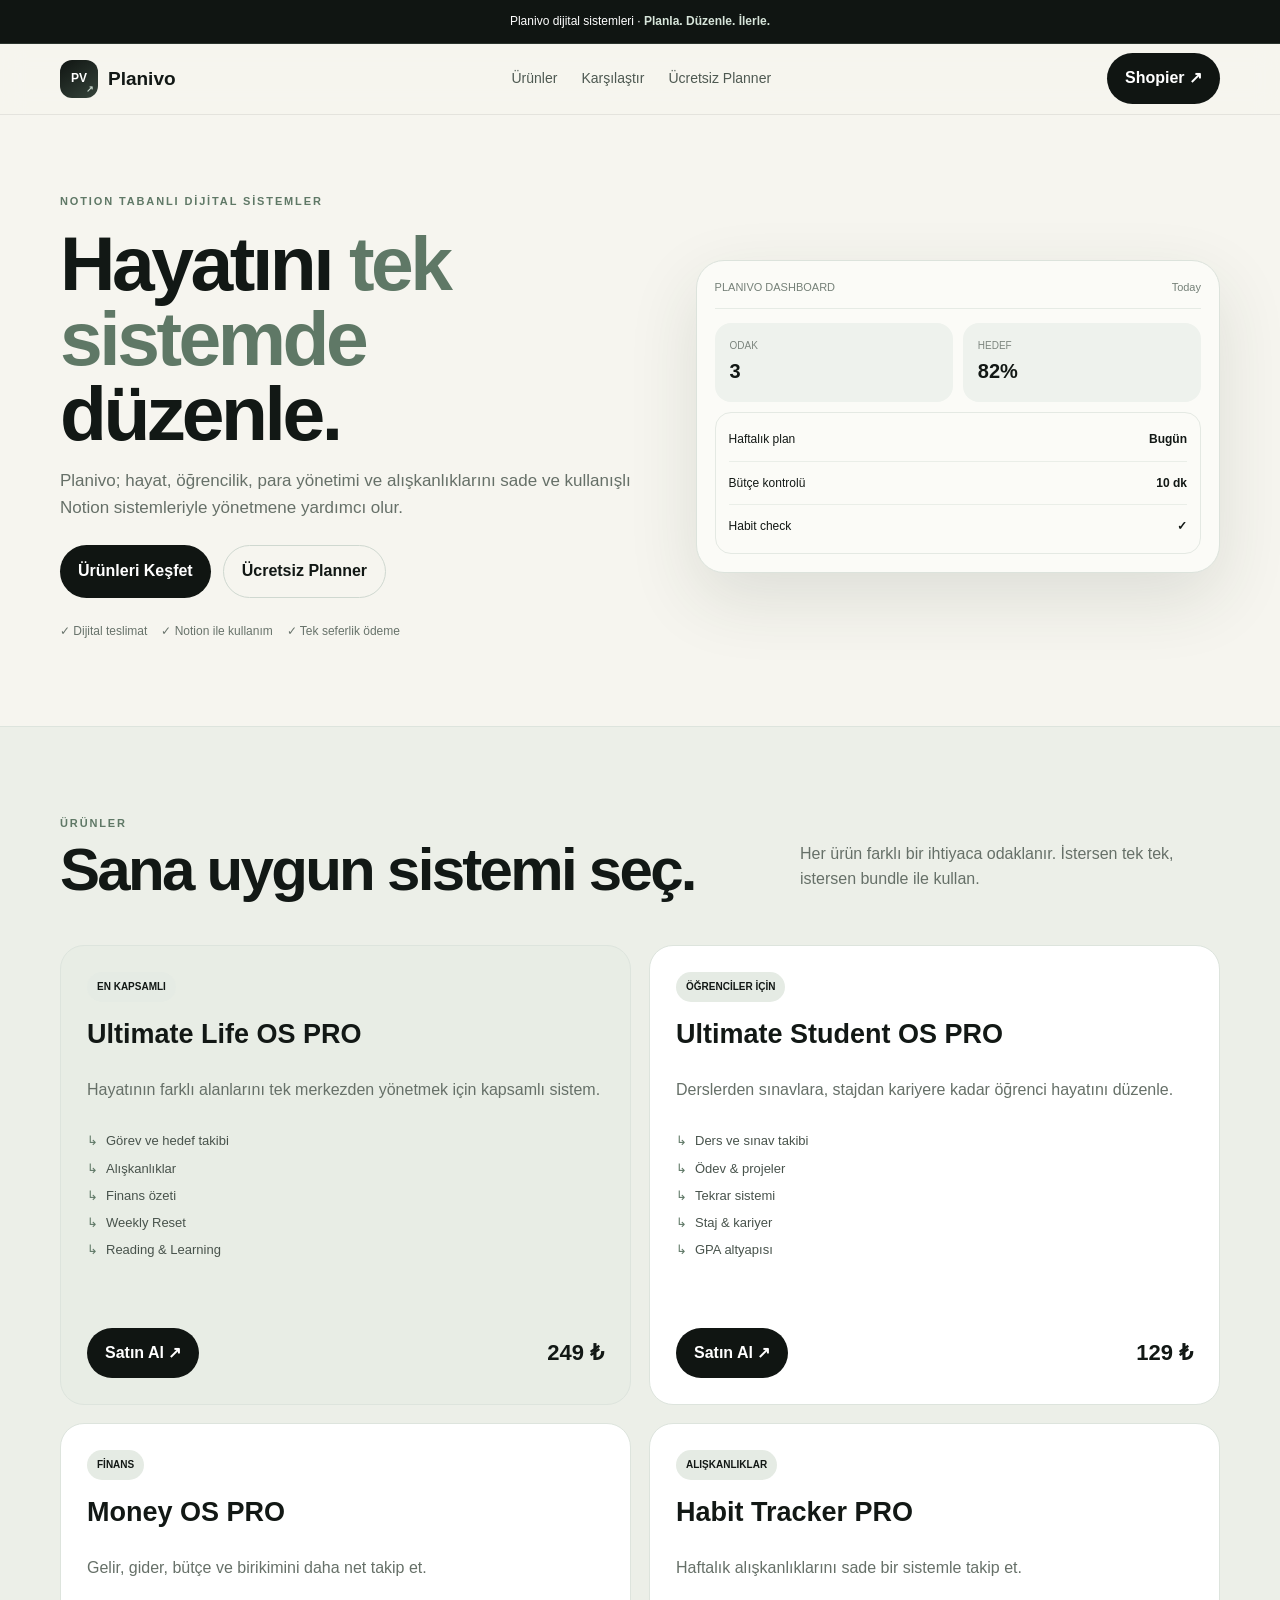
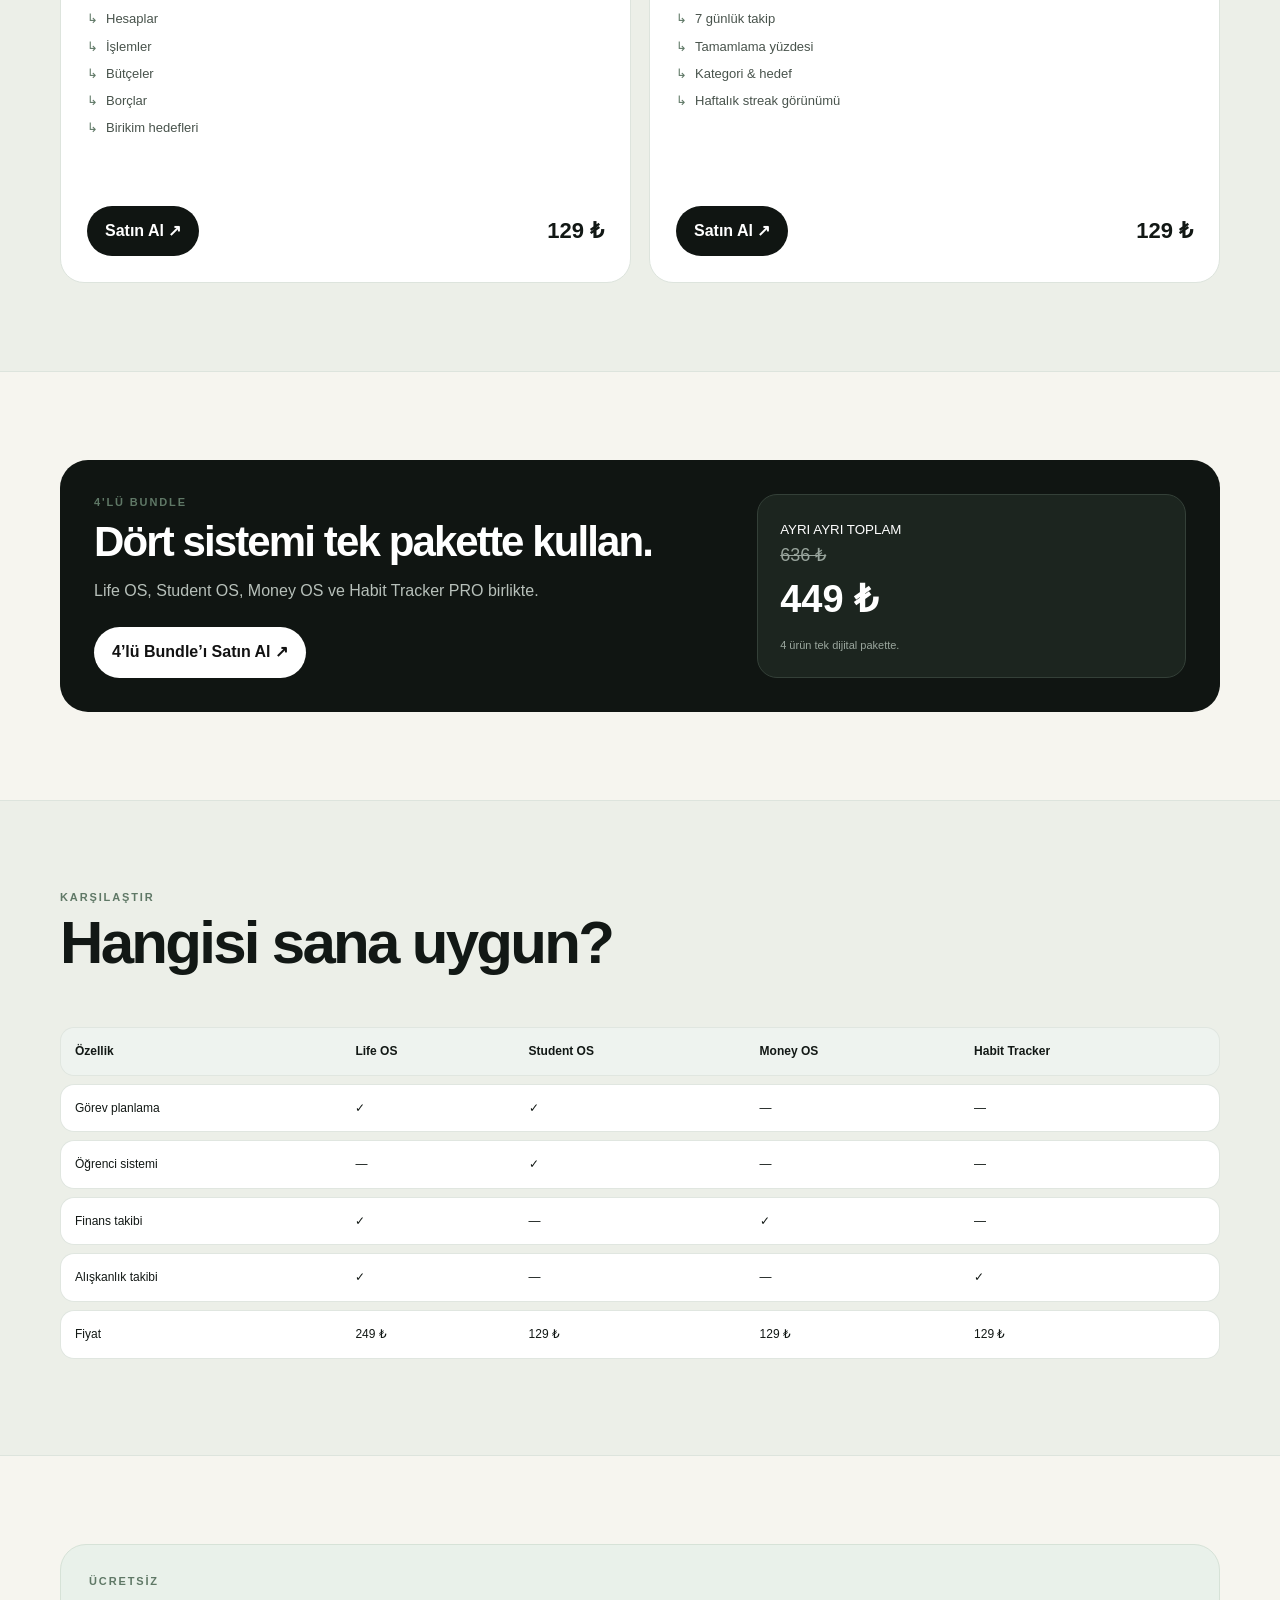
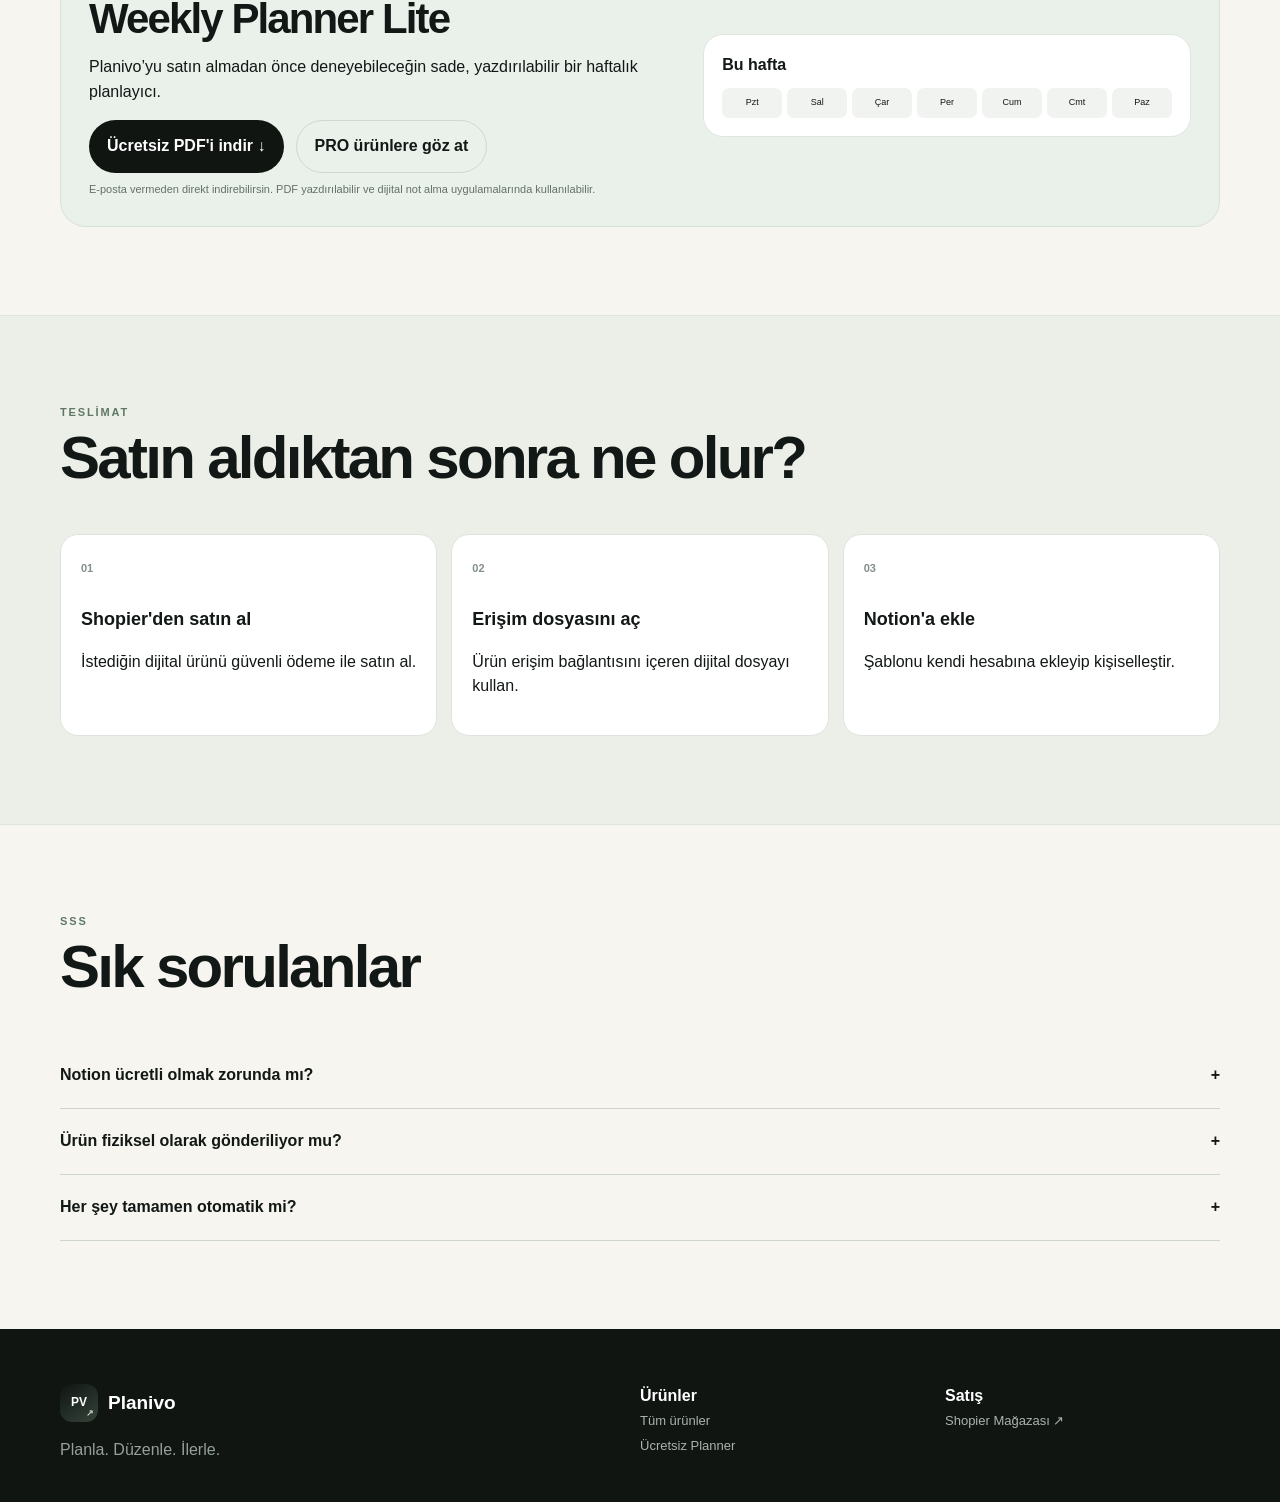
==== commit 42922429: "Update 4-product bundle Shopier link" ====
--- a/index.html
+++ b/index.html
@@ -6,52 +6,26 @@
 <meta name="description" content="Planivo — Notion tabanlı planlama, finans, öğrenci ve alışkanlık sistemleri.">
 <title>Planivo — Planla. Düzenle. İlerle.</title>
 <style>
-:root{--bg:#f6f5ef;--card:#fff;--ink:#121815;--muted:#667068;--line:#dde4dd;--brand:#5f7866;--brand2:#91a895;--soft:#edf1eb;--dark:#101512;--radius:24px}*{box-sizing:border-box}html{scroll-behavior:smooth}body{margin:0;font-family:Arial,Helvetica,sans-serif;background:var(--bg);color:var(--ink);line-height:1.55}a{text-decoration:none;color:inherit}button{font:inherit}.shell{width:min(1160px,calc(100% - 28px));margin:auto}header{position:sticky;top:0;z-index:50;background:rgba(246,245,239,.94);border-bottom:1px solid rgba(18,24,21,.08);backdrop-filter:blur(12px)}.nav{height:70px;display:flex;align-items:center;justify-content:space-between;gap:18px}.brand{display:flex;align-items:center;gap:10px;font-weight:800;font-size:19px}.logo{width:38px;height:38px;border-radius:12px;background:linear-gradient(145deg,#101512,#35433a);color:#fff;display:grid;place-items:center;font-size:12px;font-weight:800;position:relative}.logo:after{content:"↗";position:absolute;right:4px;bottom:1px;font-size:9px;color:#c5d5c9}.navlinks{display:flex;gap:24px;font-size:14px;color:#4e5951}.btn{display:inline-flex;align-items:center;justify-content:center;border:0;border-radius:999px;padding:13px 18px;font-weight:700;cursor:pointer;transition:.2s}.btn:hover{transform:translateY(-1px)}.btn-dark{background:var(--dark);color:#fff}.btn-light{background:#fff;color:#111}.btn-outline{border:1px solid #cfd8d0;background:transparent}.hero{display:grid;grid-template-columns:1.05fr .95fr;gap:56px;align-items:center;padding:78px 0 86px}.eyebrow,.kicker{font-size:11px;letter-spacing:.17em;color:var(--brand);font-weight:800}.hero h1,.page-hero h1,.section h2{font-size:clamp(44px,6vw,78px);line-height:.98;letter-spacing:-.045em;margin:16px 0}.hero h1 em,.page-hero h1 em{font-style:normal;color:var(--brand)}.hero p,.page-hero p{color:var(--muted);font-size:17px;max-width:680px}.actions{display:flex;gap:12px;flex-wrap:wrap;margin-top:24px}.trust{display:flex;gap:14px;flex-wrap:wrap;margin-top:24px;font-size:12px;color:#68736b}.mock{background:#fbfbf7;border:1px solid #dce3dc;border-radius:28px;padding:18px;box-shadow:0 25px 70px rgba(40,55,45,.12)}.mock-head{display:flex;justify-content:space-between;border-bottom:1px solid #e6ebe5;padding-bottom:12px;font-size:11px;color:#758078}.metrics{display:grid;grid-template-columns:1fr 1fr;gap:10px;margin-top:14px}.metric{background:#eef2ed;border-radius:16px;padding:15px}.metric small{display:block;font-size:10px;color:#7d867f}.metric strong{display:block;font-size:20px;margin-top:2px}.tasklist{margin-top:10px;border:1px solid #e4e9e3;border-radius:16px;padding:5px 13px}.tasklist div{display:flex;justify-content:space-between;padding:12px 0;border-bottom:1px solid #eaeee8;font-size:12px}.tasklist div:last-child{border:0}.section{padding:88px 0}.section-head{display:flex;justify-content:space-between;align-items:end;gap:40px;margin-bottom:38px}.section h2{font-size:clamp(38px,5vw,60px);margin:8px 0}.section-head p{max-width:420px;color:var(--muted)}.products{display:grid;grid-template-columns:1fr 1fr;gap:18px}.product{background:#fff;border:1px solid var(--line);border-radius:var(--radius);padding:26px;display:flex;flex-direction:column;min-height:460px}.product.featured{background:#e8ede5}.product h3{font-size:27px;margin:12px 0 6px}.product p{color:var(--muted)}.badge{display:inline-flex;padding:7px 10px;border-radius:999px;background:#e5ebe4;font-size:10px;font-weight:800;width:max-content}.preview{display:grid;grid-template-columns:repeat(3,1fr);gap:8px;margin:18px 0}.preview div{background:#f2f4f0;border-radius:14px;padding:11px}.preview small{display:block;font-size:9px;color:#7d867f}.preview b{font-size:12px}.product ul{list-style:none;padding:0;display:grid;gap:7px;color:#48534c;font-size:13px}.product li:before{content:"↳";color:var(--brand);margin-right:8px}.product .bottom{margin-top:auto;display:flex;gap:10px;flex-wrap:wrap;align-items:center;padding-top:16px}.price{margin-left:auto;font-weight:800;font-size:22px}.soft{background:#ecefe8;border-top:1px solid var(--line);border-bottom:1px solid var(--line)}.reasons{display:grid;grid-template-columns:repeat(4,1fr);gap:14px}.reason{background:#fff;border:1px solid var(--line);border-radius:18px;padding:22px;min-height:190px}.reason h4{font-size:20px;margin:28px 0 7px}.reason p{font-size:13px;color:var(--muted)}.faq details{border-bottom:1px solid #ccd4cd}.faq summary{cursor:pointer;padding:20px 0;font-weight:700;display:flex;justify-content:space-between}.faq p{color:var(--muted);padding-bottom:16px;margin:0}footer{background:#101512;color:#d9dfda;padding:55px 0 24px}footer .grid{display:grid;grid-template-columns:2fr 1fr 1fr;gap:30px}footer a{color:#aab4ac;font-size:13px}footer b{color:#fff}.hidden{display:none!important}.page{min-height:70vh}.page-hero{padding:48px 0 28px}.back{display:inline-flex;align-items:center;gap:7px;font-weight:700;font-size:14px;color:#465249;margin-top:22px}.verified{background:#e9f1ea;border:1px solid #d3e1d5;border-radius:18px;padding:15px 17px;margin:18px 0;font-size:13px}.detail-grid{display:grid;grid-template-columns:1.15fr .85fr;gap:22px;align-items:start}.panel{background:#fff;border:1px solid var(--line);border-radius:22px;padding:22px}.panel h3{margin-top:0;font-size:24px}.factgrid{display:grid;grid-template-columns:repeat(3,1fr);gap:12px;margin-top:18px}.fact{background:#fff;border:1px solid var(--line);border-radius:16px;padding:16px}.fact small{font-size:10px;color:#7c867f}.fact b{display:block;margin:6px 0}.auto{display:grid;gap:8px}.autorow{display:grid;grid-template-columns:1.1fr .7fr 1.7fr;gap:8px}.autorow>div{background:#fff;border:1px solid var(--line);border-radius:13px;padding:11px;font-size:12px}.tag{padding:5px 8px;border-radius:999px;font-size:10px;font-weight:800;display:inline-flex}.autoTag{background:#dcebdc;color:#35583d}.manualTag{background:#f1e6cf;color:#6d592e}.mixedTag{background:#e8e1ef;color:#55416d}.schema{background:#111713;color:#d8e2db;border-radius:20px;padding:18px}.schema-row{display:grid;grid-template-columns:1fr 1.4fr;gap:10px;border-bottom:1px solid #273129;padding:9px 0;font-size:12px}.schema-row:last-child{border:0}.warning{background:#fff6df;border:1px solid #e8d7a8;border-radius:16px;padding:14px 16px;color:#665a38;font-size:13px}.buybar{background:#101512;color:#fff;border-radius:24px;padding:26px;display:flex;justify-content:space-between;align-items:center;gap:20px;margin:28px 0}.buybar p{color:#aeb9b1;margin:4px 0 0}.module-list{display:grid;gap:10px}.module{display:grid;grid-template-columns:42px 1fr;gap:12px;background:#f8f9f5;border:1px solid #e3e8e2;border-radius:15px;padding:13px}.module .ico{width:42px;height:42px;border-radius:12px;background:#e5ede6;display:grid;place-items:center}.module b{display:block}.module span{font-size:12px;color:#6b756e}.sales-strip{background:#101512;color:#fff;padding:12px 0;font-size:12px;text-align:center;border-bottom:1px solid #2b342e}.sales-strip b{color:#d7e5da}.selector{display:grid;grid-template-columns:1fr .9fr;gap:18px;align-items:start}.quiz{background:#fff;border:1px solid var(--line);border-radius:24px;padding:24px}.quiz-step{display:none}.quiz-step.active{display:block}.quiz-options{display:grid;gap:10px;margin-top:18px}.quiz-option{width:100%;text-align:left;background:#f7f8f4;border:1px solid #dfe5df;border-radius:16px;padding:14px 16px;cursor:pointer;font-weight:700;color:#2f3a33}.quiz-option:hover{border-color:#9fb1a2;background:#f0f4ef}.quiz-result{background:#101512;color:#fff;border-radius:24px;padding:24px;min-height:250px}.quiz-result p{color:#b4beb7}.quiz-result .result-price{font-size:30px;font-weight:800;margin:14px 0}.compare-wrap{overflow-x:auto}.compare{width:100%;border-collapse:separate;border-spacing:0 8px;min-width:820px}.compare th,.compare td{padding:14px;background:#fff;border-top:1px solid #e0e6e0;border-bottom:1px solid #e0e6e0;font-size:12px;text-align:left}.compare th:first-child,.compare td:first-child{border-left:1px solid #e0e6e0;border-radius:14px 0 0 14px}.compare th:last-child,.compare td:last-child{border-right:1px solid #e0e6e0;border-radius:0 14px 14px 0}.compare th{background:#eef3ef;font-weight:800}.beforeafter{display:grid;grid-template-columns:1fr 1fr;gap:16px}.ba-card{border-radius:22px;padding:24px;border:1px solid var(--line)}.ba-card.before{background:#f6eee8}.ba-card.after{background:#e9f2ea}.ba-card h3{margin-top:0;font-size:24px}.ba-card ul{padding-left:20px;color:#5f6a62}.purchase-box{display:grid;grid-template-columns:1.1fr .9fr;gap:16px;background:#fff;border:1px solid var(--line);border-radius:24px;padding:24px}.purchase-items{display:grid;grid-template-columns:1fr 1fr;gap:10px}.purchase-item{background:#f7f8f4;border:1px solid #e2e7e1;border-radius:15px;padding:14px}.purchase-item b{display:block;margin-bottom:4px}.purchase-item span{font-size:12px;color:#6c756f}.audience{display:grid;grid-template-columns:1fr 1fr;gap:16px}.audience .good,.audience .bad{border-radius:22px;padding:22px;border:1px solid var(--line)}.audience .good{background:#eaf2ea}.audience .bad{background:#f3eee9}.audience ul{padding-left:20px;color:#5f6962}.demo-grid{display:grid;grid-template-columns:repeat(4,1fr);gap:14px}.demo-card{background:#fff;border:1px solid var(--line);border-radius:18px;padding:18px}.demo-thumb{height:130px;border-radius:14px;background:linear-gradient(135deg,#dfe8df,#ece7f3);display:grid;place-items:center;font-size:32px;margin-bottom:12px}.demo-card p{font-size:12px;color:#69736c}.bundle-pro{display:grid;grid-template-columns:1.2fr .8fr;gap:20px;background:#101512;color:#fff;border-radius:28px;padding:34px}.bundle-pro p{color:#b7c0ba}.bundle-pro .offer{background:#1c251f;border:1px solid #344038;border-radius:20px;padding:22px}.bundle-pro .offer strong{font-size:38px}.bundle-note{font-size:11px;color:#9aa69d;margin-top:8px}.crosssell{display:grid;grid-template-columns:repeat(3,1fr);gap:12px}.cross{background:#fff;border:1px solid var(--line);border-radius:18px;padding:18px}.cross b{display:block;margin-bottom:6px}.cross p{font-size:12px;color:#6c766f}.freebie{display:grid;grid-template-columns:1.1fr .9fr;gap:18px;background:#e9f1ea;border:1px solid #d6e2d7;border-radius:26px;padding:28px;align-items:center}.freebie-card{background:#fff;border:1px solid #dfe5df;border-radius:20px;padding:18px}.week-grid{display:grid;grid-template-columns:repeat(7,1fr);gap:5px;margin-top:10px}.week-grid span{background:#f0f3ef;border-radius:7px;padding:8px 2px;font-size:9px;text-align:center}.form-note{font-size:11px;color:#657068;margin-top:8px}.testimonials{display:grid;grid-template-columns:repeat(3,1fr);gap:14px}.testimonial-placeholder{border:1px dashed #bbc7bd;border-radius:18px;padding:20px;text-align:center;color:#758078;background:#fafbf8}.delivery{display:grid;grid-template-columns:repeat(3,1fr);gap:14px}.delivery-step{background:#fff;border:1px solid var(--line);border-radius:18px;padding:20px}.delivery-step .num{font-size:11px;color:#839087;font-weight:800}.delivery-step b{display:block;font-size:18px;margin:26px 0 6px}.campaign{background:#fff7df;border:1px solid #ead7a5;border-radius:20px;padding:18px 20px;display:flex;justify-content:space-between;gap:20px;align-items:center}.campaign small{display:block;color:#75663c}.campaign b{font-size:18px}.objections{display:grid;grid-template-columns:1fr 1fr;gap:12px}.objection{background:#fff;border:1px solid var(--line);border-radius:18px;padding:18px}.objection b{display:block;margin-bottom:6px}.objection p{font-size:13px;color:#677169;margin:0}.sticky-buy{position:fixed;left:50%;bottom:14px;transform:translateX(-50%);width:min(720px,calc(100% - 22px));background:rgba(16,21,18,.96);color:#fff;border:1px solid #303a33;border-radius:18px;padding:10px 12px;display:none;z-index:80;box-shadow:0 18px 50px rgba(0,0,0,.22);align-items:center;justify-content:space-between;gap:12px}.sticky-buy.show{display:flex}.sticky-buy small{display:block;color:#aeb9b1}.sticky-buy strong{font-size:14px}.sticky-buy .sticky-price{font-weight:800;font-size:18px;margin-left:auto}.inline-trust{display:flex;gap:8px;flex-wrap:wrap;margin-top:12px}.inline-trust span{font-size:10px;border:1px solid #d9e1da;background:#f7f9f6;border-radius:999px;padding:6px 8px}@media(max-width:900px){.hero,.detail-grid,.selector,.purchase-box,.freebie,.bundle-pro{grid-template-columns:1fr}.products{grid-template-columns:1fr}.reasons{grid-template-columns:1fr 1fr}.navlinks{display:none}.factgrid{grid-template-columns:1fr}.demo-grid{grid-template-columns:1fr 1fr}.testimonials,.delivery,.crosssell{grid-template-columns:1fr}}@media(max-width:620px){.shell{width:min(100% - 20px,1160px)}.hero{padding-top:48px}.hero h1,.page-hero h1{font-size:45px}.metrics,.preview{grid-template-columns:1fr 1fr}.reasons{grid-template-columns:1fr}.section-head{align-items:flex-start;flex-direction:column}.autorow,.beforeafter,.audience,.objections{grid-template-columns:1fr}.buybar{align-items:flex-start;flex-direction:column}footer .grid{grid-template-columns:1fr}.price{margin-left:0}.purchase-items{grid-template-columns:1fr}.demo-grid{grid-template-columns:1fr}.campaign{align-items:flex-start;flex-direction:column}.sticky-buy{display:none}.sticky-buy.show{display:flex}}
+:root{--bg:#f6f5ef;--card:#fff;--ink:#121815;--muted:#667068;--line:#dde4dd;--brand:#5f7866;--brand2:#91a895;--soft:#edf1eb;--dark:#101512;--radius:24px}*{box-sizing:border-box}html{scroll-behavior:smooth}body{margin:0;font-family:Arial,Helvetica,sans-serif;background:var(--bg);color:var(--ink);line-height:1.55}a{text-decoration:none;color:inherit}button{font:inherit}.shell{width:min(1160px,calc(100% - 28px));margin:auto}header{position:sticky;top:0;z-index:50;background:rgba(246,245,239,.94);border-bottom:1px solid rgba(18,24,21,.08);backdrop-filter:blur(12px)}.nav{height:70px;display:flex;align-items:center;justify-content:space-between;gap:18px}.brand{display:flex;align-items:center;gap:10px;font-weight:800;font-size:19px}.logo{width:38px;height:38px;border-radius:12px;background:linear-gradient(145deg,#101512,#35433a);color:#fff;display:grid;place-items:center;font-size:12px;font-weight:800;position:relative}.logo:after{content:"↗";position:absolute;right:4px;bottom:1px;font-size:9px;color:#c5d5c9}.navlinks{display:flex;gap:24px;font-size:14px;color:#4e5951}.btn{display:inline-flex;align-items:center;justify-content:center;border:0;border-radius:999px;padding:13px 18px;font-weight:700;cursor:pointer;transition:.2s}.btn:hover{transform:translateY(-1px)}.btn-dark{background:var(--dark);color:#fff}.btn-light{background:#fff;color:#111}.btn-outline{border:1px solid #cfd8d0;background:transparent}.hero{display:grid;grid-template-columns:1.05fr .95fr;gap:56px;align-items:center;padding:78px 0 86px}.eyebrow,.kicker{font-size:11px;letter-spacing:.17em;color:var(--brand);font-weight:800}.hero h1,.page-hero h1,.section h2{font-size:clamp(44px,6vw,78px);line-height:.98;letter-spacing:-.045em;margin:16px 0}.hero h1 em,.page-hero h1 em{font-style:normal;color:var(--brand)}.hero p,.page-hero p{color:var(--muted);font-size:17px;max-width:680px}.actions{display:flex;gap:12px;flex-wrap:wrap;margin-top:24px}.trust{display:flex;gap:14px;flex-wrap:wrap;margin-top:24px;font-size:12px;color:#68736b}.mock{background:#fbfbf7;border:1px solid #dce3dc;border-radius:28px;padding:18px;box-shadow:0 25px 70px rgba(40,55,45,.12)}.mock-head{display:flex;justify-content:space-between;border-bottom:1px solid #e6ebe5;padding-bottom:12px;font-size:11px;color:#758078}.metrics{display:grid;grid-template-columns:1fr 1fr;gap:10px;margin-top:14px}.metric{background:#eef2ed;border-radius:16px;padding:15px}.metric small{display:block;font-size:10px;color:#7d867f}.metric strong{display:block;font-size:20px;margin-top:2px}.tasklist{margin-top:10px;border:1px solid #e4e9e3;border-radius:16px;padding:5px 13px}.tasklist div{display:flex;justify-content:space-between;padding:12px 0;border-bottom:1px solid #eaeee8;font-size:12px}.tasklist div:last-child{border:0}.section{padding:88px 0}.section-head{display:flex;justify-content:space-between;align-items:end;gap:40px;margin-bottom:38px}.section h2{font-size:clamp(38px,5vw,60px);margin:8px 0}.section-head p{max-width:420px;color:var(--muted)}.products{display:grid;grid-template-columns:1fr 1fr;gap:18px}.product{background:#fff;border:1px solid var(--line);border-radius:var(--radius);padding:26px;display:flex;flex-direction:column;min-height:460px}.product.featured{background:#e8ede5}.product h3{font-size:27px;margin:12px 0 6px}.product p{color:var(--muted)}.badge{display:inline-flex;padding:7px 10px;border-radius:999px;background:#e5ebe4;font-size:10px;font-weight:800;width:max-content}.preview{display:grid;grid-template-columns:repeat(3,1fr);gap:8px;margin:18px 0}.preview div{background:#f2f4f0;border-radius:14px;padding:11px}.preview small{display:block;font-size:9px;color:#7d867f}.preview b{font-size:12px}.product ul{list-style:none;padding:0;display:grid;gap:7px;color:#48534c;font-size:13px}.product li:before{content:"↳";color:var(--brand);margin-right:8px}.product .bottom{margin-top:auto;display:flex;gap:10px;flex-wrap:wrap;align-items:center;padding-top:16px}.price{margin-left:auto;font-weight:800;font-size:22px}.soft{background:#ecefe8;border-top:1px solid var(--line);border-bottom:1px solid var(--line)}.reasons{display:grid;grid-template-columns:repeat(4,1fr);gap:14px}.reason{background:#fff;border:1px solid var(--line);border-radius:18px;padding:22px;min-height:190px}.reason h4{font-size:20px;margin:28px 0 7px}.reason p{font-size:13px;color:var(--muted)}.faq details{border-bottom:1px solid #ccd4cd}.faq summary{cursor:pointer;padding:20px 0;font-weight:700;display:flex;justify-content:space-between}.faq p{color:var(--muted);padding-bottom:16px;margin:0}footer{background:#101512;color:#d9dfda;padding:55px 0 24px}footer .grid{display:grid;grid-template-columns:2fr 1fr 1fr;gap:30px}footer a{color:#aab4ac;font-size:13px}footer b{color:#fff}.hidden{display:none!important}.page{min-height:70vh}.page-hero{padding:48px 0 28px}.back{display:inline-flex;align-items:center;gap:7px;font-weight:700;font-size:14px;color:#465249;margin-top:22px}.verified{background:#e9f1ea;border:1px solid #d3e1d5;border-radius:18px;padding:15px 17px;margin:18px 0;font-size:13px}.detail-grid{display:grid;grid-template-columns:1.15fr .85fr;gap:22px;align-items:start}.panel{background:#fff;border:1px solid var(--line);border-radius:22px;padding:22px}.panel h3{margin-top:0;font-size:24px}.factgrid{display:grid;grid-template-columns:repeat(3,1fr);gap:12px;margin-top:18px}.fact{background:#fff;border:1px solid var(--line);border-radius:16px;padding:16px}.fact small{font-size:10px;color:#7c867f}.fact b{display:block;margin:6px 0}.auto{display:grid;gap:8px}.autorow{display:grid;grid-template-columns:1.1fr .7fr 1.7fr;gap:8px}.autorow>div{background:#fff;border:1px solid var(--line);border-radius:13px;padding:11px;font-size:12px}.tag{padding:5px 8px;border-radius:999px;font-size:10px;font-weight:800;display:inline-flex}.autoTag{background:#dcebdc;color:#35583d}.manualTag{background:#f1e6cf;color:#6d592e}.mixedTag{background:#e8e1ef;color:#55416d}.schema{background:#111713;color:#d8e2db;border-radius:20px;padding:18px}.schema-row{display:grid;grid-template-columns:1fr 1.4fr;gap:10px;border-bottom:1px solid #273129;padding:9px 0;font-size:12px}.schema-row:last-child{border:0}.warning{background:#fff6df;border:1px solid #e8d7a8;border-radius:16px;padding:14px 16px;color:#665a38;font-size:13px}.buybar{background:#101512;color:#fff;border-radius:24px;padding:26px;display:flex;justify-content:space-between;align-items:center;gap:20px;margin:28px 0}.buybar p{color:#aeb9b1;margin:4px 0 0}.module-list{display:grid;gap:10px}.module{display:grid;grid-template-columns:42px 1fr;gap:12px;background:#f8f9f5;border:1px solid #e3e8e2;border-radius:15px;padding:13px}.module .ico{width:42px;height:42px;border-radius:12px;background:#e5ede6;display:grid;place-items:center}.module b{display:block}.module span{font-size:12px;color:#6b756e}.sales-strip{background:#101512;color:#fff;padding:12px 0;font-size:12px;text-align:center;border-bottom:1px solid #2b342e}.sales-strip b{color:#d7e5da}.selector{display:grid;grid-template-columns:1fr .9fr;gap:18px;align-items:start}.quiz{background:#fff;border:1px solid var(--line);border-radius:24px;padding:24px}.quiz-step{display:none}.quiz-step.active{display:block}.quiz-options{display:grid;gap:10px;margin-top:18px}.quiz-option{width:100%;text-align:left;background:#f7f8f4;border:1px solid #dfe5df;border-radius:16px;padding:14px 16px;cursor:pointer;font-weight:700;color:#2f3a33}.quiz-option:hover{border-color:#9fb1a2;background:#f0f4ef}.quiz-result{background:#101512;color:#fff;border-radius:24px;padding:24px;min-height:250px}.quiz-result p{color:#b4beb7}.quiz-result .result-price{font-size:30px;font-weight:800;margin:14px 0}.compare-wrap{overflow-x:auto}.compare{width:100%;border-collapse:separate;border-spacing:0 8px;min-width:820px}.compare th,.compare td{padding:14px;background:#fff;border-top:1px solid #e0e6e0;border-bottom:1px solid #e0e6e0;font-size:12px;text-align:left}.compare th:first-child,.compare td:first-child{border-left:1px solid #e0e6e0;border-radius:14px 0 0 14px}.compare th:last-child,.compare td:last-child{border-right:1px solid #e0e6e0;border-radius:0 14px 14px 0}.compare th{background:#eef3ef;font-weight:800}.beforeafter{display:grid;grid-template-columns:1fr 1fr;gap:16px}.ba-card{border-radius:22px;padding:24px;border:1px solid var(--line)}.ba-card.before{background:#f6eee8}.ba-card.after{background:#e9f2ea}.ba-card h3{margin-top:0;font-size:24px}.ba-card ul{padding-left:20px;color:#5f6a62}.purchase-box{display:grid;grid-template-columns:1.1fr .9fr;gap:16px;background:#fff;border:1px solid var(--line);border-radius:24px;padding:24px}.purchase-items{display:grid;grid-template-columns:1fr 1fr;gap:10px}.purchase-item{background:#f7f8f4;border:1px solid #e2e7e1;border-radius:15px;padding:14px}.purchase-item b{display:block;margin-bottom:4px}.purchase-item span{font-size:12px;color:#6c756f}.audience{display:grid;grid-template-columns:1fr 1fr;gap:16px}.audience .good,.audience .bad{border-radius:22px;padding:22px;border:1px solid var(--line)}.audience .good{background:#eaf2ea}.audience .bad{background:#f3eee9}.audience ul{padding-left:20px;color:#5f6962}.demo-grid{display:grid;grid-template-columns:repeat(4,1fr);gap:14px}.demo-card{background:#fff;border:1px solid var(--line);border-radius:18px;padding:18px}.demo-thumb{height:130px;border-radius:14px;background:linear-gradient(135deg,#dfe8df,#ece7f3);display:grid;place-items:center;font-size:32px;margin-bottom:12px}.demo-card p{font-size:12px;color:#69736c}.bundle-pro{display:grid;grid-template-columns:1.2fr .8fr;gap:20px;background:#101512;color:#fff;border-radius:28px;padding:34px}.bundle-pro p{color:#b7c0ba}.bundle-pro .offer{background:#1c251f;border:1px solid #344038;border-radius:20px;padding:22px}.bundle-pro .offer strong{font-size:38px}.bundle-note{font-size:11px;color:#9aa69d;margin-top:8px}.crosssell{display:grid;grid-template-columns:repeat(3,1fr);gap:12px}.cross{background:#fff;border:1px solid var(--line);border-radius:18px;padding:18px}.cross b{display:block;margin-bottom:6px}.cross p{font-size:12px;color:#6c766f}.freebie{display:grid;grid-template-columns:1.1fr .9fr;gap:18px;background:#e9f1ea;border:1px solid #d6e2d7;border-radius:26px;padding:28px;align-items:center}.freebie-card{background:#fff;border:1px solid #dfe5df;border-radius:20px;padding:18px}.week-grid{display:grid;grid-template-columns:repeat(7,1fr);gap:5px;margin-top:10px}.week-grid span{background:#f0f3ef;border-radius:7px;padding:8px 2px;font-size:9px;text-align:center}.form-note{font-size:11px;color:#657068;margin-top:8px}.testimonials{display:grid;grid-template-columns:repeat(3,1fr);gap:14px}.testimonial-placeholder{border:1px dashed #bbc7bd;border-radius:18px;padding:20px;text-align:center;color:#758078;background:#fafbf8}.delivery{display:grid;grid-template-columns:repeat(3,1fr);gap:14px}.delivery-step{background:#fff;border:1px solid var(--line);border-radius:18px;padding:20px}.delivery-step .num{font-size:11px;color:#839087;font-weight:800}.delivery-step b{display:block;font-size:18px;margin:26px 0 6px}.campaign{background:#fff7df;border:1px solid #ead7a5;border-radius:20px;padding:18px 20px;display:flex;justify-content:space-between;gap:20px;align-items:center}.campaign small{display:block;color:#75663c}.campaign b{font-size:18px}.objections{display:grid;grid-template-columns:1fr 1fr;gap:12px}.objection{background:#fff;border:1px solid var(--line);border-radius:18px;padding:18px}.objection b{display:block;margin-bottom:6px}.objection p{font-size:13px;color:#677169;margin:0}.sticky-buy{position:fixed;left:50%;bottom:14px;transform:translateX(-50%);width:min(720px,calc(100% - 22px));background:rgba(16,21,18,.96);color:#fff;border:1px solid #303a33;border-radius:18px;padding:10px 12px;display:none;z-index:80;box-shadow:0 18px 50px rgba(0,0,0,.22);align-items:center;justify-content:space-between;gap:12px}.sticky-buy.show{display:flex}.sticky-buy small{display:block;color:#aeb9b1}.sticky-buy strong{font-size:14px}.sticky-buy .sticky-price{font-weight:800;font-size:18px;margin-left:auto}.inline-trust{display:flex;gap:8px;flex-wrap:wrap;margin-top:12px}
 </style>
 </head>
 <body>
-<div class="sales-strip">🎯 <b>Lansman fiyatları aktif.</b> Fiyat değişikliği yalnızca gerçek kampanya döneminde uygulanır.</div>
-<header><nav class="nav shell"><a href="#home" class="brand" data-nav="home"><span class="logo">PV</span><span>Planivo</span></a><div class="navlinks"><a href="#home" data-nav="home">Ana Sayfa</a><a href="#products" data-scroll="products">Ürünler</a><a href="#faq" data-scroll="faq">SSS</a></div><a class="btn btn-dark" href="#products" data-scroll="products">Ürünleri Gör</a></nav></header>
-<main>
-<section id="homePage" class="page">
-<section class="hero shell"><div><div class="eyebrow">PLAN • ORGANIZE • MOVE FORWARD</div><h1>Daha az karmaşa.<br><em>Daha çok kontrol.</em></h1><p>Öğrencilikten kişisel finansa, alışkanlıklardan günlük yaşama kadar planlama sistemlerini tek markada topluyoruz.</p><div class="actions"><a href="#products" class="btn btn-dark" data-scroll="products">Sistemleri Keşfet ↗</a><a href="#faq" class="btn btn-outline" data-scroll="faq">Nasıl çalışıyor?</a></div><div class="trust"><span>✓ Ücretsiz Notion hesabı</span><span>✓ Tek sefer ödeme</span><span>✓ Shopier ile güvenli ödeme</span></div></div><div class="mock"><div class="mock-head"><span>Planivo Dashboard</span><span>Preview</span></div><div class="metrics"><div class="metric"><small>Today</small><strong>4 görev</strong></div><div class="metric"><small>Goals</small><strong>%68</strong></div><div class="metric"><small>Budget</small><strong>₺12.450</strong></div><div class="metric"><small>Habits</small><strong>5 / 7</strong></div></div><div class="tasklist"><div><span>Sabah yürüyüşü</span><b>Done</b></div><div><span>20 dk okuma</span><b>Today</b></div><div><span>Bütçe kontrolü</span><b>Friday</b></div></div></div></section>
-<section id="products" class="section shell"><div class="section-head"><div><div class="kicker">PRODUCTS</div><h2>İhtiyacına göre<br>bir sistem seç.</h2></div><p>Her ürünün detay sayfası aynı site içinde açılır.</p></div><div class="products">
-<article class="product featured"><span class="badge">EN KAPSAMLI</span><h3>🌿 Ultimate Life OS PRO</h3><p>Görev, hedef, habit, finans, öğrenme, wishlist ve Life Score tek yerde.</p><div class="preview"><div><small>Today</small><b>3 öncelik</b></div><div><small>Habit</small><b>%81</b></div><div><small>Life Score</small><b>7.8</b></div></div><ul><li>Today + Brain Dump</li><li>Progress Bar</li><li>Weekly Habits</li><li>Monthly Finance</li><li>Reading & Learning</li></ul><div class="bottom"><button class="btn btn-outline detailBtn" data-page="life">Detayları Gör</button><a class="btn btn-dark" href="https://www.shopier.com/Planforyou/50314034" target="_blank">Shopier'de Al ↗</a><span class="price">249 ₺</span></div></article>
-<article class="product"><span class="badge">ÖĞRENCİLER İÇİN</span><h3>🎓 Ultimate Student OS PRO</h3><p>Ders, sınav, ödev, GPA, tekrar sistemi, To-Do ve kariyer yönetimi.</p><div class="preview"><div><small>GPA</small><b>3.28</b></div><div><small>Exams</small><b>3 sınav</b></div><div><small>Review</small><b>1→60 gün</b></div></div><ul><li>Ders & sınav sistemi</li><li>Spaced repetition</li><li>GPA hesabı</li><li>To-Do merkezi</li><li>CV & Kariyer</li></ul><div class="bottom"><button class="btn btn-outline detailBtn" data-page="student">Detayları Gör</button><a class="btn btn-dark" href="https://www.shopier.com/Planforyou/50312905" target="_blank">Shopier'de Al ↗</a><span class="price">129 ₺</span></div></article>
-<article class="product"><span class="badge">FİNANS</span><h3>💰 Money OS PRO</h3><p>Gelir, gider, bütçe, borç, abonelik ve birikim hedefleri için kişisel finans sistemi.</p><div class="preview"><div><small>Gelir</small><b>₺28.600</b></div><div><small>Gider</small><b>₺17.450</b></div><div><small>Net</small><b>₺11.150</b></div></div><ul><li>Finans özeti</li><li>Bütçe durum formülleri</li><li>Borç takibi</li><li>Abonelikler</li><li>Birikim hedefleri</li></ul><div class="bottom"><button class="btn btn-outline detailBtn" data-page="money">Detayları Gör</button><a class="btn btn-dark" href="https://www.shopier.com/Planforyou/50312650" target="_blank">Shopier'de Al ↗</a><span class="price">129 ₺</span></div></article>
-<article class="product"><span class="badge">ALIŞKANLIK</span><h3>🔥 Habit Tracker PRO</h3><p>Pazartesi–Pazar takip, tamamlanma yüzdesi ve haftalık streak görünümü.</p><div class="preview"><div><small>Pzt</small><b>✓</b></div><div><small>Sal</small><b>✓</b></div><div><small>Streak</small><b>3 gün</b></div></div><ul><li>7 günlük takip</li><li>Tamamlama %</li><li>Streak formula alanları</li><li>Kategoriler</li><li>Demo alışkanlıklar</li></ul><div class="bottom"><button class="btn btn-outline detailBtn" data-page="habit">Detayları Gör</button><a class="btn btn-dark" href="https://www.shopier.com/Planforyou/50312469" target="_blank">Shopier'de Al ↗</a><span class="price">129 ₺</span></div></article>
-</div></section>
-<section class="section soft"><div class="shell"><div class="section-head"><div><div class="kicker">WHY PLANIVO</div><h2>Karmaşık değil.<br>Kullanılabilir.</h2></div></div><div class="reasons"><div class="reason"><span>01</span><h4>Minimal</h4><p>Gereksiz alanlar yerine günlük kullanım odaklı yapı.</p></div><div class="reason"><span>02</span><h4>Notion doğrulamalı</h4><p>Web sitesindeki özellik anlatımları gerçek veritabanı yapısına göre hazırlanır.</p></div><div class="reason"><span>03</span><h4>Şeffaf</h4><p>Manuel ve otomatik alanları birbirinden ayırıyoruz.</p></div><div class="reason"><span>04</span><h4>Shopier</h4><p>Satın alma butonları doğrudan ürün sayfalarına bağlıdır.</p></div></div></div></section>
-<section class="section shell"><div class="section-head"><div><div class="kicker">PRODUCT SELECTOR</div><h2>Hangisi sana uygun?</h2></div><p>3 kısa soruda ihtiyacına en uygun Planivo sistemini bul.</p></div><div class="selector"><div class="quiz" id="quiz"><div class="quiz-step active" data-step="1"><b>1 / 3</b><h3>Şu an en çok neyi düzene sokmak istiyorsun?</h3><div class="quiz-options"><button class="quiz-option" data-answer="student">Derslerim, sınavlarım ve öğrencilik hayatım</button><button class="quiz-option" data-answer="money">Param, bütçem ve harcamalarım</button><button class="quiz-option" data-answer="habit">Günlük alışkanlıklarım</button><button class="quiz-option" data-answer="life">Hayatımın tamamı</button></div></div><div class="quiz-step" data-step="2"><b>2 / 3</b><h3>Ne kadar kapsamlı bir sistem istiyorsun?</h3><div class="quiz-options"><button class="quiz-option" data-weight="simple">Tek bir alana odaklansın</button><button class="quiz-option" data-weight="broad">Birden fazla alanı yönetsin</button></div></div><div class="quiz-step" data-step="3"><b>3 / 3</b><h3>Senin için en önemli şey hangisi?</h3><div class="quiz-options"><button class="quiz-option" data-priority="fast">Hızlı ve basit kullanım</button><button class="quiz-option" data-priority="deep">Kapsamlı takip</button></div></div></div><div class="quiz-result" id="quizResult"><div class="kicker" style="color:#a9bbaa">SONUÇ</div><h3 style="font-size:28px;margin:10px 0">Cevaplarını bekliyorum.</h3><p>Üç soruyu yanıtladığında sana en uygun ürünü burada göstereceğim.</p></div></div></section>
-<section class="section soft"><div class="shell"><div class="section-head"><div><div class="kicker">COMPARE</div><h2>Dört ürünü yan yana gör.</h2></div></div><div class="compare-wrap"><table class="compare"><thead><tr><th>Özellik</th><th>Life OS</th><th>Student OS</th><th>Money OS</th><th>Habit Tracker</th></tr></thead><tbody><tr><td>En uygun kullanıcı</td><td>Hayatını tek sistemde toplamak isteyen</td><td>Üniversite öğrencisi</td><td>Bütçe ve finans odaklı</td><td>Rutin oluşturmak isteyen</td></tr><tr><td>Görev takibi</td><td>✓</td><td>✓</td><td>—</td><td>—</td></tr><tr><td>Hedef takibi</td><td>✓</td><td>✓</td><td>Birikim hedefi</td><td>Haftalık hedef</td></tr><tr><td>Habit</td><td>✓</td><td>Ayrı modül yok</td><td>—</td><td>✓ Ana özellik</td></tr><tr><td>Finans</td><td>Temel</td><td>—</td><td>✓ Ana özellik</td><td>—</td></tr><tr><td>GPA / sınav</td><td>—</td><td>✓</td><td>—</td><td>—</td></tr><tr><td>Otomatik formüller</td><td>Habit %, progress bar</td><td>GPA, kalan gün, tekrar tarihi</td><td>Net, oranlar, bütçe durumu</td><td>Tamamlama %, streak alanları</td></tr><tr><td>Fiyat</td><td>249 ₺</td><td>129 ₺</td><td>129 ₺</td><td>129 ₺</td></tr></tbody></table></div></div></section>
-<section class="section shell"><div class="section-head"><div><div class="kicker">BEFORE / AFTER</div><h2>Dağınıklıktan sisteme.</h2></div></div><div class="beforeafter"><div class="ba-card before"><h3>Planivo öncesi</h3><ul><li>Notlar farklı uygulamalarda</li><li>Görevler unutuluyor</li><li>Sınav tarihleri dağınık</li><li>Harcamaların nereye gittiği belirsiz</li><li>Alışkanlıklar birkaç gün sonra bırakılıyor</li></ul></div><div class="ba-card after"><h3>Planivo ile</h3><ul><li>Her alan için tek dashboard</li><li>Net görev ve hedef sistemi</li><li>Sınav ve tekrar tarihleri görünür</li><li>Bütçe, borç ve hedefler tek yerde</li><li>Haftalık alışkanlık düzeni takip edilebilir</li></ul></div></div></section>
-<section class="section shell"><div class="section-head"><div><div class="kicker">WHAT YOU GET</div><h2>Ne satın alıyorsun?</h2></div></div><div class="purchase-box"><div class="purchase-items"><div class="purchase-item"><b>Notion şablonu</b><span>Kendi hesabına kopyalanabilir ana sistem</span></div><div class="purchase-item"><b>Demo veriler</b><span>Sistemin kullanımını anlamanı kolaylaştıran örnekler</span></div><div class="purchase-item"><b>Başlangıç rehberi</b><span>Kurulum ve ilk kullanım yönlendirmesi</span></div><div class="purchase-item"><b>Kişiselleştirilebilir yapı</b><span>Metin, kategori ve kayıtları değiştirebilirsin</span></div></div><div><h3>Fiziksel ürün değil.</h3><p style="color:var(--muted)">Satın alma sonrası dijital erişim sağlanır. Şablonu kendi Notion çalışma alanına kopyalarsın.</p><div class="inline-trust"><span>Shopier ödeme</span><span>Dijital teslimat</span><span>Kendi Notion hesabın</span></div></div></div></section>
-<section class="section soft"><div class="shell"><div class="section-head"><div><div class="kicker">REAL DEMOS</div><h2>Ürünleri görmeden karar verme.</h2></div><p>Gerçek ekran kayıtları geldiğinde bu alanlara 20–40 saniyelik ürün demoları eklenecek.</p></div><div class="demo-grid"><div class="demo-card"><div class="demo-thumb">🌿</div><b>Life OS Demo</b><p>Today → Habits → Money → Life Score akışı.</p><span class="badge">GERÇEK VİDEO BEKLENİYOR</span></div><div class="demo-card"><div class="demo-thumb">🎓</div><b>Student OS Demo</b><p>Ders → sınav → GPA → tekrar sistemi.</p><span class="badge">GERÇEK VİDEO BEKLENİYOR</span></div><div class="demo-card"><div class="demo-thumb">💰</div><b>Money OS Demo</b><p>İşlem → bütçe → özet → hedef akışı.</p><span class="badge">GERÇEK VİDEO BEKLENİYOR</span></div><div class="demo-card"><div class="demo-thumb">🔥</div><b>Habit Demo</b><p>Günleri işaretle → yüzde → streak görünümü.</p><span class="badge">GERÇEK VİDEO BEKLENİYOR</span></div></div></div></section>
-<section class="section shell"><div class="bundle-pro"><div><div class="kicker" style="color:#a9bbaa">COMPLETE BUNDLE</div><h2 style="font-size:44px;color:#fff;margin:12px 0">Dört sistemi tek pakette al.</h2><p>Life OS + Student OS + Money OS + Habit Tracker. Bundle, tek tek toplam 636 ₺ olan dört ürünü tek pakette avantajlı sunmak için kullanılabilir.</p></div><div class="offer"><small>Tek tek toplam</small><del style="display:block;color:#8e9991">636 ₺</del><strong>449 ₺</strong><button class="btn btn-light" style="width:100%;margin-top:12px" id="bundleBtn">Bundle yakında</button><div class="bundle-note">Bundle için ayrı Shopier linki henüz verilmedi.</div></div></div></section>
-<section class="section shell"><div class="freebie"><div><div class="kicker">FREE MINI PRODUCT</div><h2 style="font-size:44px;margin:10px 0">Weekly Planner Lite</h2><p style="color:var(--muted)">Planivo kalitesini satın almadan önce deneyebileceğin sade, yazdırılabilir bir haftalık planlayıcı.</p><div class="actions" style="margin-top:16px"><a class="btn btn-dark" href="Planivo_Weekly_Planner_Lite.pdf" download>Ücretsiz PDF'i indir ↓</a><a class="btn btn-outline" href="#products" data-scroll="products">PRO ürünlere göz at</a></div><div class="form-note">E-posta vermeden direkt indirebilirsin. PDF yazdırılabilir ve dijital not alma uygulamalarında kullanılabilir.</div></div><div class="freebie-card"><b>Weekly Planner Lite</b><div class="week-grid"><span>Pzt</span><span>Sal</span><span>Çar</span><span>Per</span><span>Cum</span><span>Cmt</span><span>Paz</span></div><div style="margin-top:12px;background:#f5f6f2;border-radius:12px;padding:12px;font-size:12px">Top 3 priorities<br>□ __________________<br>□ __________________<br>□ __________________</div></div></div></section>
-<section class="section soft"><div class="shell"><div class="section-head"><div><div class="kicker">DELIVERY & TRUST</div><h2>Satın alma sonrası ne oluyor?</h2></div></div><div class="delivery"><div class="delivery-step"><div class="num">01</div><b>Shopier'de öde</b><p>İlgili ürünün Shopier sayfasına yönlendirilirsin.</p></div><div class="delivery-step"><div class="num">02</div><b>Dijital erişimi aç</b><p>Teslimat dosyasındaki Notion bağlantısına ulaşırsın.</p></div><div class="delivery-step"><div class="num">03</div><b>Duplicate et</b><p>Şablonu kendi Notion hesabına kopyalayıp kullanmaya başlarsın.</p></div></div></div></section>
-<section class="section shell"><div class="section-head"><div><div class="kicker">SOCIAL PROOF</div><h2>Gerçek yorumlar burada olacak.</h2></div><p>İlk müşterilerden doğrulanmış yorum geldikten sonra eklenmeli. Sahte yorum kullanılmıyor.</p></div><div class="testimonials"><div class="testimonial-placeholder">İlk gerçek müşteri yorumu için alan hazır.</div><div class="testimonial-placeholder">İkinci gerçek müşteri yorumu için alan hazır.</div><div class="testimonial-placeholder">Üçüncü gerçek müşteri yorumu için alan hazır.</div></div></section>
-<section class="section shell"><div class="campaign"><div><small>Lansman kampanyası</small><b>Fiyatlar yalnızca gerçek kampanya planına göre değiştirilmeli.</b></div><span class="badge">SAHTE GERİ SAYIM YOK</span></div></section>
-<section class="section shell"><div class="section-head"><div><div class="kicker">OBJECTIONS</div><h2>Satın almadan önce aklına gelebilecekler.</h2></div></div><div class="objections"><div class="objection"><b>“Notion bilmiyorum.”</b><p>Ürünlerde başlangıç rehberi ve demo kayıtlar bulunur; ilk kullanımın kolay olması hedeflenir.</p></div><div class="objection"><b>“Telefonda çalışır mı?”</b><p>Evet. Notion mobil uygulaması üzerinden erişebilirsin; bazı geniş tablolar masaüstünde daha rahattır.</p></div><div class="objection"><b>“Her şey otomatik mi?”</b><p>Hayır. Her ürün sayfasında otomatik, manuel ve karma alanlar açıkça belirtilir.</p></div><div class="objection"><b>“Kendime göre değiştirebilir miyim?”</b><p>Kendi hesabına kopyaladıktan sonra içerik ve kayıtları düzenleyebilirsin.</p></div></div></section>
-<section id="faq" class="section shell"><div class="section-head"><div><div class="kicker">FAQ</div><h2>Merak edilenler.</h2></div></div><div class="faq"><details open><summary>Detayları Gör çalışıyor mu?<span>+</span></summary><p>Evet. Detaylar aynı HTML dosyası içinde açılır.</p></details><details><summary>Shopier butonları çalışıyor mu?<span>+</span></summary><p>Evet. Dört ürünün Shopier bağlantısı doğrudan bağlıdır.</p></details><details><summary>Ürünlerin özellikleri gerçek mi?<span>+</span></summary><p>Ürün metinleri bağlı Notion sayfaları ve veritabanı şemaları incelenerek hazırlanmıştır.</p></details><details><summary>Gerçek kullanıcı yorumları var mı?<span>+</span></summary><p>Henüz eklenmedi. Yorum alanları yalnızca gerçek müşteri yorumları geldikten sonra doldurulacak.</p></details></div></section>
-</section>
-<section id="lifePage" class="page hidden"><div class="shell"><a href="#home" class="back backBtn">← Ana sayfaya dön</a><section class="page-hero"><div class="kicker">ALL-IN-ONE LIFE SYSTEM</div><h1>🌿 Ultimate Life OS PRO</h1><p>Görev, hedef, alışkanlık, finans, öğrenme, wishlist, weekly reset ve Life Score modüllerini tek minimal dashboard içinde toplar.</p></section><div class="verified"><b>✓ Notion’dan doğrulandı.</b> Life OS ana sayfası ve kritik veritabanı alanları kontrol edildi.</div><section class="section"><div class="detail-grid"><div class="panel"><h3>Ne otomatik, ne manuel?</h3><div class="auto"><div class="autorow"><div>Weekly Habit %</div><div><span class="tag autoTag">Otomatik</span></div><div>Checkbox değerlerinden formülle hesaplanır.</div></div><div class="autorow"><div>Goal Progress</div><div><span class="tag mixedTag">Karma</span></div><div>% kullanıcı tarafından girilir; progress bar formüldür.</div></div><div class="autorow"><div>Life Score</div><div><span class="tag manualTag">Manuel</span></div><div>Yaşam alanları kullanıcı tarafından puanlanır.</div></div></div></div><div class="panel"><h3>Modüller</h3><div class="module-list"><div class="module"><div class="ico">☀️</div><div><b>Today</b><span>Günlük görevler ve odak</span></div></div><div class="module"><div class="ico">🧠</div><div><b>Brain Dump</b><span>Quick Capture alanı</span></div></div><div class="module"><div class="ico">🎯</div><div><b>Goals</b><span>Progress bar + durum</span></div></div><div class="module"><div class="ico">🔥</div><div><b>Weekly Habits</b><span>Pzt–Paz takip</span></div></div><div class="module"><div class="ico">💰</div><div><b>Money</b><span>Gelir-gider + aylık özet</span></div></div><div class="module"><div class="ico">📚</div><div><b>Reading & Learning</b><span>Kitap, kurs, beceri</span></div></div><div class="module"><div class="ico">🛍️</div><div><b>Wishlist</b><span>Fiyat + öncelik</span></div></div><div class="module"><div class="ico">🧭</div><div><b>Life Score</b><span>Yaşam dengesi puanlaması</span></div></div></div></div></div><div class="buybar"><div><h3>Ultimate Life OS PRO</h3><p>Tek sefer ödeme • dijital ürün</p></div><div><b style="font-size:28px">249 ₺</b><br><a class="btn btn-light" href="https://www.shopier.com/Planforyou/50314034" target="_blank">Shopier'de Satın Al ↗</a></div></div></section></div></section>
-<section id="studentPage" class="page hidden"><div class="shell"><a href="#home" class="back backBtn">← Ana sayfaya dön</a><section class="page-hero"><div class="kicker">STUDENT PRODUCTIVITY SYSTEM</div><h1>🎓 Ultimate Student OS PRO</h1><p>Ders, sınav, ödev, çalışma planı, GPA, spaced repetition, To-Do ve kariyer modüllerini tek merkezde toplar.</p></section><div class="verified"><b>✓ Notion’dan doğrulandı.</b> Student OS ana sayfası, GPA ve Tekrar Sistemi şemaları kontrol edildi.</div><section class="section"><div class="buybar"><div><h3>Ultimate Student OS PRO</h3><p>Üniversite öğrencileri için kapsamlı Notion sistemi</p></div><div><b style="font-size:28px">129 ₺</b><br><a class="btn btn-light" href="https://www.shopier.com/Planforyou/50312905" target="_blank">Shopier'de Satın Al ↗</a></div></div></section></div></section>
-<section id="moneyPage" class="page hidden"><div class="shell"><a href="#home" class="back backBtn">← Ana sayfaya dön</a><section class="page-hero"><div class="kicker">PERSONAL FINANCE SYSTEM</div><h1>💰 Money OS PRO</h1><p>Gelir, gider, bütçe, borç, abonelik, hesaplar ve birikim hedeflerini tek finans dashboard'unda yönet.</p></section><div class="verified"><b>✓ Notion’dan doğrulandı.</b> Finans Özeti ve Bütçeler veritabanlarının rollup/formül yapıları kontrol edildi.</div><section class="section"><div class="buybar"><div><h3>Money OS PRO</h3><p>Kişisel finansını görünür hale getir.</p></div><div><b style="font-size:28px">129 ₺</b><br><a class="btn btn-light" href="https://www.shopier.com/Planforyou/50312650" target="_blank">Shopier'de Satın Al ↗</a></div></div></section></div></section>
-<section id="habitPage" class="page hidden"><div class="shell"><a href="#home" class="back backBtn">← Ana sayfaya dön</a><section class="page-hero"><div class="kicker">7-DAY HABIT SYSTEM</div><h1>🔥 Habit Tracker PRO</h1><p>Pazartesi–Pazar kutuları, Tamamlama % ve Streak formula alanlarıyla haftalık alışkanlık düzenini takip et.</p></section><div class="verified"><b>✓ Notion’dan doğrulandı.</b> Ana Habit Tracker veritabanında Tamamlama %, Streak ve Streak Görünümü formula alanları bulunuyor.</div><section class="section"><div class="buybar"><div><h3>Habit Tracker PRO</h3><p>Küçük alışkanlıklar. Büyük istikrar.</p></div><div><b style="font-size:28px">129 ₺</b><br><a class="btn btn-light" href="https://www.shopier.com/Planforyou/50312469" target="_blank">Shopier'de Satın Al ↗</a></div></div></section></div></section>
+<div class="sales-strip">Planivo dijital sistemleri · <b>Planla. Düzenle. İlerle.</b></div>
+<header><div class="shell nav"><a class="brand" href="#home"><span class="logo">PV</span><span>Planivo</span></a><nav class="navlinks"><a href="#products">Ürünler</a><a href="#compare">Karşılaştır</a><a href="#freebie">Ücretsiz Planner</a></nav><a class="btn btn-dark" href="https://www.shopier.com/Planforyou" target="_blank">Shopier ↗</a></div></header>
+<main id="home" class="page">
+<section class="shell hero"><div><div class="eyebrow">NOTION TABANLI DİJİTAL SİSTEMLER</div><h1>Hayatını <em>tek sistemde</em> düzenle.</h1><p>Planivo; hayat, öğrencilik, para yönetimi ve alışkanlıklarını sade ve kullanışlı Notion sistemleriyle yönetmene yardımcı olur.</p><div class="actions"><a class="btn btn-dark" href="#products">Ürünleri Keşfet</a><a class="btn btn-outline" href="#freebie">Ücretsiz Planner</a></div><div class="trust"><span>✓ Dijital teslimat</span><span>✓ Notion ile kullanım</span><span>✓ Tek seferlik ödeme</span></div></div><div class="mock"><div class="mock-head"><span>PLANIVO DASHBOARD</span><span>Today</span></div><div class="metrics"><div class="metric"><small>ODAK</small><strong>3</strong></div><div class="metric"><small>HEDEF</small><strong>82%</strong></div></div><div class="tasklist"><div><span>Haftalık plan</span><b>Bugün</b></div><div><span>Bütçe kontrolü</span><b>10 dk</b></div><div><span>Habit check</span><b>✓</b></div></div></div></section>
+<section id="products" class="section soft"><div class="shell"><div class="section-head"><div><div class="kicker">ÜRÜNLER</div><h2>Sana uygun sistemi seç.</h2></div><p>Her ürün farklı bir ihtiyaca odaklanır. İstersen tek tek, istersen bundle ile kullan.</p></div><div class="products">
+<div class="product featured"><span class="badge">EN KAPSAMLI</span><h3>Ultimate Life OS PRO</h3><p>Hayatının farklı alanlarını tek merkezden yönetmek için kapsamlı sistem.</p><ul><li>Görev ve hedef takibi</li><li>Alışkanlıklar</li><li>Finans özeti</li><li>Weekly Reset</li><li>Reading & Learning</li></ul><div class="bottom"><a class="btn btn-dark" href="https://www.shopier.com/Planforyou/50314034" target="_blank">Satın Al ↗</a><span class="price">249 ₺</span></div></div>
+<div class="product"><span class="badge">ÖĞRENCİLER İÇİN</span><h3>Ultimate Student OS PRO</h3><p>Derslerden sınavlara, stajdan kariyere kadar öğrenci hayatını düzenle.</p><ul><li>Ders ve sınav takibi</li><li>Ödev & projeler</li><li>Tekrar sistemi</li><li>Staj & kariyer</li><li>GPA altyapısı</li></ul><div class="bottom"><a class="btn btn-dark" href="https://www.shopier.com/Planforyou/50312905" target="_blank">Satın Al ↗</a><span class="price">129 ₺</span></div></div>
+<div class="product"><span class="badge">FİNANS</span><h3>Money OS PRO</h3><p>Gelir, gider, bütçe ve birikimini daha net takip et.</p><ul><li>Hesaplar</li><li>İşlemler</li><li>Bütçeler</li><li>Borçlar</li><li>Birikim hedefleri</li></ul><div class="bottom"><a class="btn btn-dark" href="https://www.shopier.com/Planforyou/50312650" target="_blank">Satın Al ↗</a><span class="price">129 ₺</span></div></div>
+<div class="product"><span class="badge">ALIŞKANLIKLAR</span><h3>Habit Tracker PRO</h3><p>Haftalık alışkanlıklarını sade bir sistemle takip et.</p><ul><li>7 günlük takip</li><li>Tamamlama yüzdesi</li><li>Kategori & hedef</li><li>Haftalık streak görünümü</li></ul><div class="bottom"><a class="btn btn-dark" href="https://www.shopier.com/Planforyou/50312469" target="_blank">Satın Al ↗</a><span class="price">129 ₺</span></div></div>
+</div></div></section>
+<section class="section"><div class="shell"><div class="bundle-pro"><div><div class="kicker">4'LÜ BUNDLE</div><h2 style="font-size:42px;margin:10px 0">Dört sistemi tek pakette kullan.</h2><p>Life OS, Student OS, Money OS ve Habit Tracker PRO birlikte.</p><div class="actions"><a class="btn btn-light" href="https://www.shopier.com/Planforyou/50343590" target="_blank">4’lü Bundle’ı Satın Al ↗</a></div></div><div class="offer"><small>AYRI AYRI TOPLAM</small><div style="text-decoration:line-through;color:#98a49c;font-size:18px">636 ₺</div><strong>449 ₺</strong><div class="bundle-note">4 ürün tek dijital pakette.</div></div></div></div></section>
+<section id="compare" class="section soft"><div class="shell"><div class="section-head"><div><div class="kicker">KARŞILAŞTIR</div><h2>Hangisi sana uygun?</h2></div></div><div class="compare-wrap"><table class="compare"><tr><th>Özellik</th><th>Life OS</th><th>Student OS</th><th>Money OS</th><th>Habit Tracker</th></tr><tr><td>Görev planlama</td><td>✓</td><td>✓</td><td>—</td><td>—</td></tr><tr><td>Öğrenci sistemi</td><td>—</td><td>✓</td><td>—</td><td>—</td></tr><tr><td>Finans takibi</td><td>✓</td><td>—</td><td>✓</td><td>—</td></tr><tr><td>Alışkanlık takibi</td><td>✓</td><td>—</td><td>—</td><td>✓</td></tr><tr><td>Fiyat</td><td>249 ₺</td><td>129 ₺</td><td>129 ₺</td><td>129 ₺</td></tr></table></div></div></section>
+<section id="freebie" class="section"><div class="shell"><div class="freebie"><div><div class="kicker">ÜCRETSİZ</div><h2 style="font-size:42px">Weekly Planner Lite</h2><p>Planivo’yu satın almadan önce deneyebileceğin sade, yazdırılabilir bir haftalık planlayıcı.</p><div class="actions" style="margin-top:16px"><a class="btn btn-dark" href="Planivo_Weekly_Planner_Lite.pdf" download>Ücretsiz PDF'i indir ↓</a><a class="btn btn-outline" href="#products">PRO ürünlere göz at</a></div><div class="form-note">E-posta vermeden direkt indirebilirsin. PDF yazdırılabilir ve dijital not alma uygulamalarında kullanılabilir.</div></div><div class="freebie-card"><b>Bu hafta</b><div class="week-grid"><span>Pzt</span><span>Sal</span><span>Çar</span><span>Per</span><span>Cum</span><span>Cmt</span><span>Paz</span></div></div></div></div></section>
+<section class="section soft"><div class="shell"><div class="section-head"><div><div class="kicker">TESLİMAT</div><h2>Satın aldıktan sonra ne olur?</h2></div></div><div class="delivery"><div class="delivery-step"><span class="num">01</span><b>Shopier'den satın al</b><p>İstediğin dijital ürünü güvenli ödeme ile satın al.</p></div><div class="delivery-step"><span class="num">02</span><b>Erişim dosyasını aç</b><p>Ürün erişim bağlantısını içeren dijital dosyayı kullan.</p></div><div class="delivery-step"><span class="num">03</span><b>Notion'a ekle</b><p>Şablonu kendi hesabına ekleyip kişiselleştir.</p></div></div></div></section>
+<section class="section"><div class="shell faq"><div class="section-head"><div><div class="kicker">SSS</div><h2>Sık sorulanlar</h2></div></div><details><summary>Notion ücretli olmak zorunda mı?<span>+</span></summary><p>Hayır. Ürünler mümkün olduğunca ücretsiz Notion planıyla kullanılabilecek şekilde hazırlanmıştır. Bazı Notion özellikleri plana göre değişebilir.</p></details><details><summary>Ürün fiziksel olarak gönderiliyor mu?<span>+</span></summary><p>Hayır. Tüm ürünler dijitaldir.</p></details><details><summary>Her şey tamamen otomatik mi?<span>+</span></summary><p>Hayır. Formül ve hesaplama kullanılan bazı alanlar otomatik çalışırken bazı takip alanları kullanıcı tarafından manuel olarak güncellenir.</p></details></div></section>
 </main>
-<div class="sticky-buy" id="stickyBuy"><div><small>Ürün</small><strong id="stickyName">Planivo</strong></div><div class="sticky-price" id="stickyPrice"></div><a class="btn btn-light" id="stickyLink" href="#" target="_blank">Satın Al ↗</a></div>
-<footer><div class="shell grid"><div><div class="brand"><span class="logo">PV</span><span>Planivo</span></div><p style="color:#89948c">Planla. Düzenle. İlerle.</p></div><div><b>Ürünler</b><br><a href="#life" class="footerDetail" data-page="life">Life OS</a><br><a href="#student" class="footerDetail" data-page="student">Student OS</a><br><a href="#money" class="footerDetail" data-page="money">Money OS</a><br><a href="#habit" class="footerDetail" data-page="habit">Habit Tracker</a></div><div><b>Shopier</b><br><a href="https://www.shopier.com/Planforyou" target="_blank">Shopier Mağazası ↗</a></div></div></footer>
-<script>
-const pages={home:document.getElementById('homePage'),life:document.getElementById('lifePage'),student:document.getElementById('studentPage'),money:document.getElementById('moneyPage'),habit:document.getElementById('habitPage')};
-const productInfo={life:{name:"Ultimate Life OS PRO",price:"249 ₺",url:"https://www.shopier.com/Planforyou/50314034"},student:{name:"Ultimate Student OS PRO",price:"129 ₺",url:"https://www.shopier.com/Planforyou/50312905"},money:{name:"Money OS PRO",price:"129 ₺",url:"https://www.shopier.com/Planforyou/50312650"},habit:{name:"Habit Tracker PRO",price:"129 ₺",url:"https://www.shopier.com/Planforyou/50312469"}};
-const stickyBuy=document.getElementById("stickyBuy");
-function updateSticky(name){if(name==="home"){stickyBuy.classList.remove("show");return}const p=productInfo[name];if(!p)return;document.getElementById("stickyName").textContent=p.name;document.getElementById("stickyPrice").textContent=p.price;document.getElementById("stickyLink").href=p.url;stickyBuy.classList.add("show")}
-function showPage(name,push=true){Object.values(pages).forEach(p=>p.classList.add('hidden'));const target=pages[name]||pages.home;target.classList.remove('hidden');window.scrollTo({top:0,behavior:'instant'});updateSticky(name);if(push)history.pushState({page:name},'',name==='home'?'#home':'#'+name)}
-function bindDetails(){document.querySelectorAll('.detailBtn,.footerDetail').forEach(el=>{if(el.dataset.bound)return;el.dataset.bound='1';el.addEventListener('click',e=>{e.preventDefault();showPage(el.dataset.page)})})}bindDetails();
-document.querySelectorAll('.backBtn,[data-nav="home"]').forEach(el=>el.addEventListener('click',e=>{e.preventDefault();showPage('home')}));document.querySelectorAll('[data-scroll]').forEach(el=>el.addEventListener('click',e=>{e.preventDefault();showPage('home',false);requestAnimationFrame(()=>document.getElementById(el.dataset.scroll)?.scrollIntoView({behavior:'smooth'}))}));
-let quizChoice=null,quizWeight=null;function showQuizStep(n){document.querySelectorAll('.quiz-step').forEach(s=>s.classList.remove('active'));document.querySelector('.quiz-step[data-step="'+n+'"]')?.classList.add('active')}document.querySelectorAll('.quiz-option[data-answer]').forEach(btn=>btn.addEventListener('click',()=>{quizChoice=btn.dataset.answer;showQuizStep(2)}));document.querySelectorAll('.quiz-option[data-weight]').forEach(btn=>btn.addEventListener('click',()=>{quizWeight=btn.dataset.weight;showQuizStep(3)}));document.querySelectorAll('.quiz-option[data-priority]').forEach(btn=>btn.addEventListener('click',()=>{let result=quizChoice;if(quizWeight==='broad'&&quizChoice!=='student')result='life';const p=productInfo[result];document.getElementById('quizResult').innerHTML='<div class="kicker" style="color:#a9bbaa">SANA EN UYGUN</div><h3 style="font-size:28px;margin:10px 0">'+p.name+'</h3><div class="result-price">'+p.price+'</div><button class="btn btn-light detailBtn" data-page="'+result+'">Detayları Gör</button> <a class="btn btn-outline" style="color:#fff;border-color:#59665e" href="'+p.url+'" target="_blank">Shopier ↗</a>';bindDetails()}));
-document.getElementById('bundleBtn')?.addEventListener('click',()=>alert('Bundle için ayrı Shopier linki henüz eklenmedi.'));window.addEventListener('popstate',()=>{const h=location.hash.replace('#','');showPage(['life','student','money','habit'].includes(h)?h:'home',false)});const h=location.hash.replace('#','');showPage(['life','student','money','habit'].includes(h)?h:'home',false);
-</script>
+<footer><div class="shell grid"><div><div class="brand"><span class="logo">PV</span><b>Planivo</b></div><p style="color:#95a198;max-width:330px">Planla. Düzenle. İlerle.</p></div><div><b>Ürünler</b><br><a href="#products">Tüm ürünler</a><br><a href="#freebie">Ücretsiz Planner</a></div><div><b>Satış</b><br><a href="https://www.shopier.com/Planforyou" target="_blank">Shopier Mağazası ↗</a></div></div></footer>
 </body>
 </html>
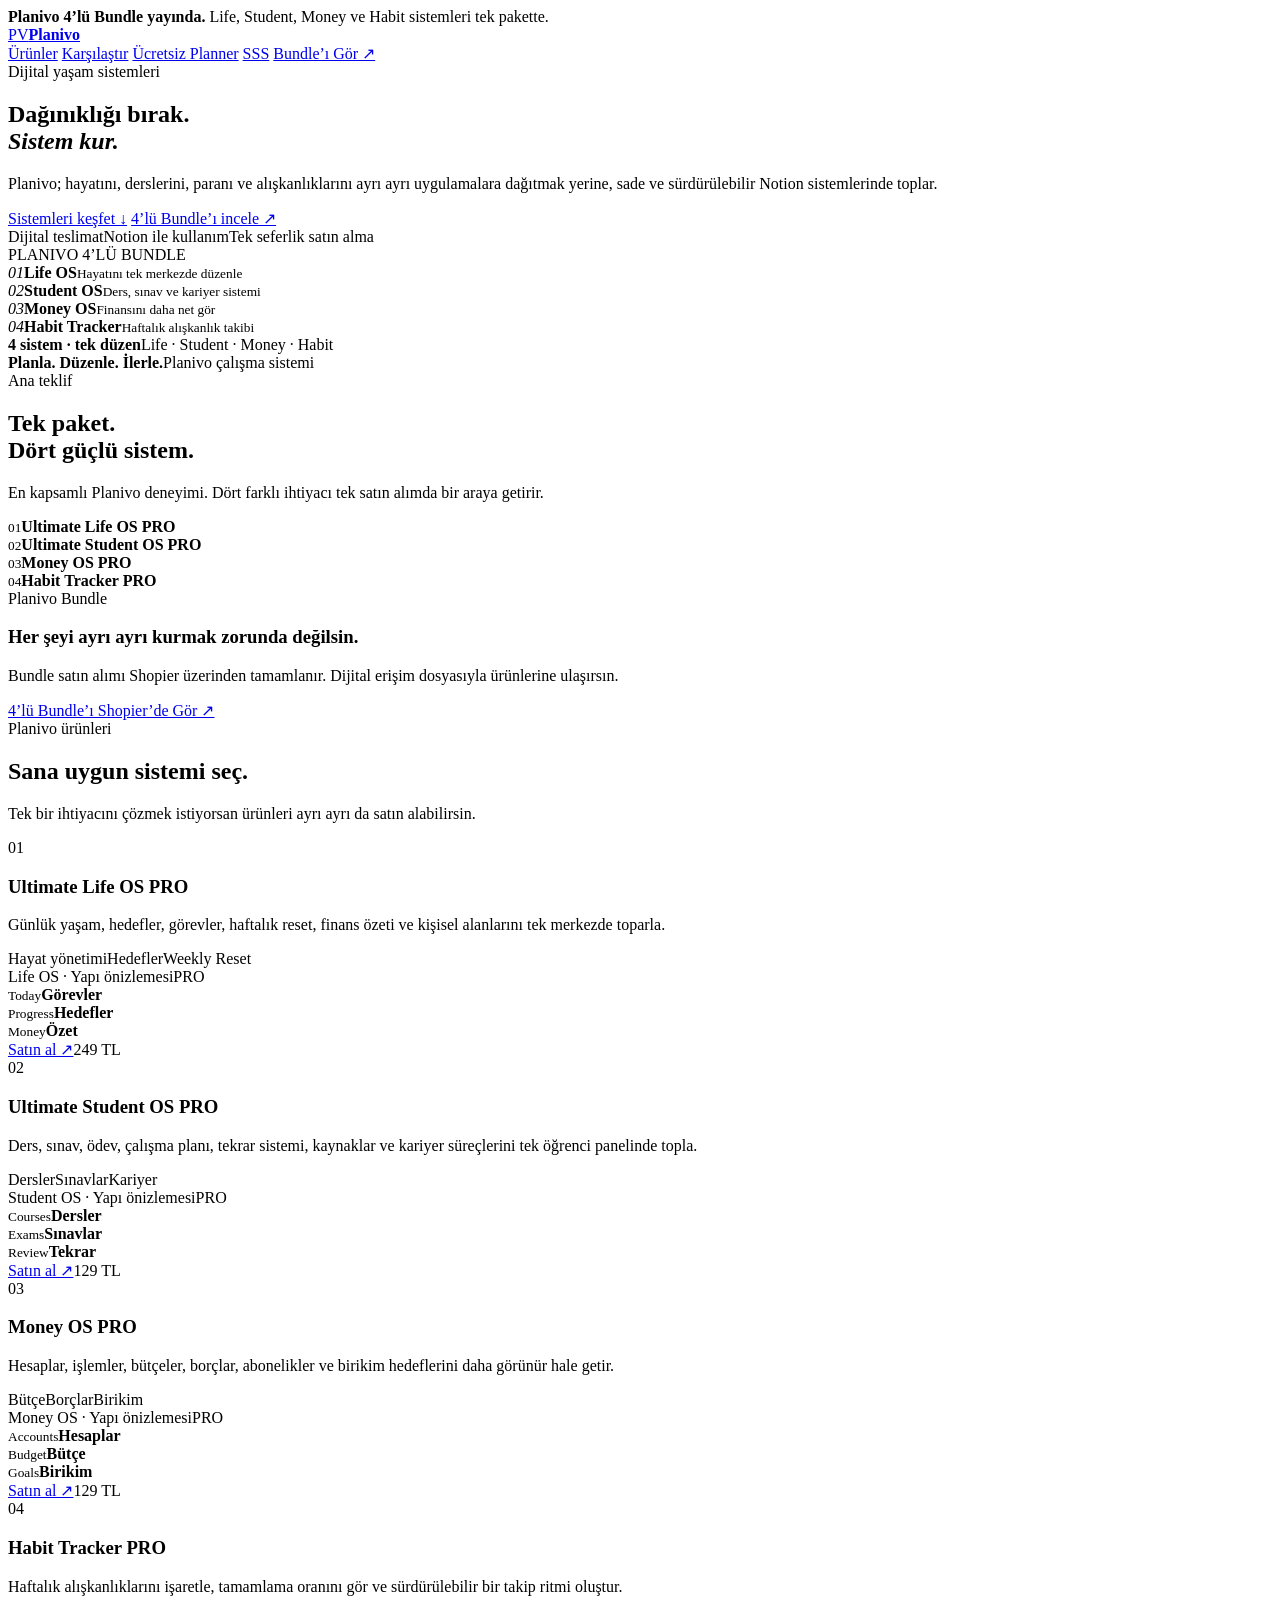
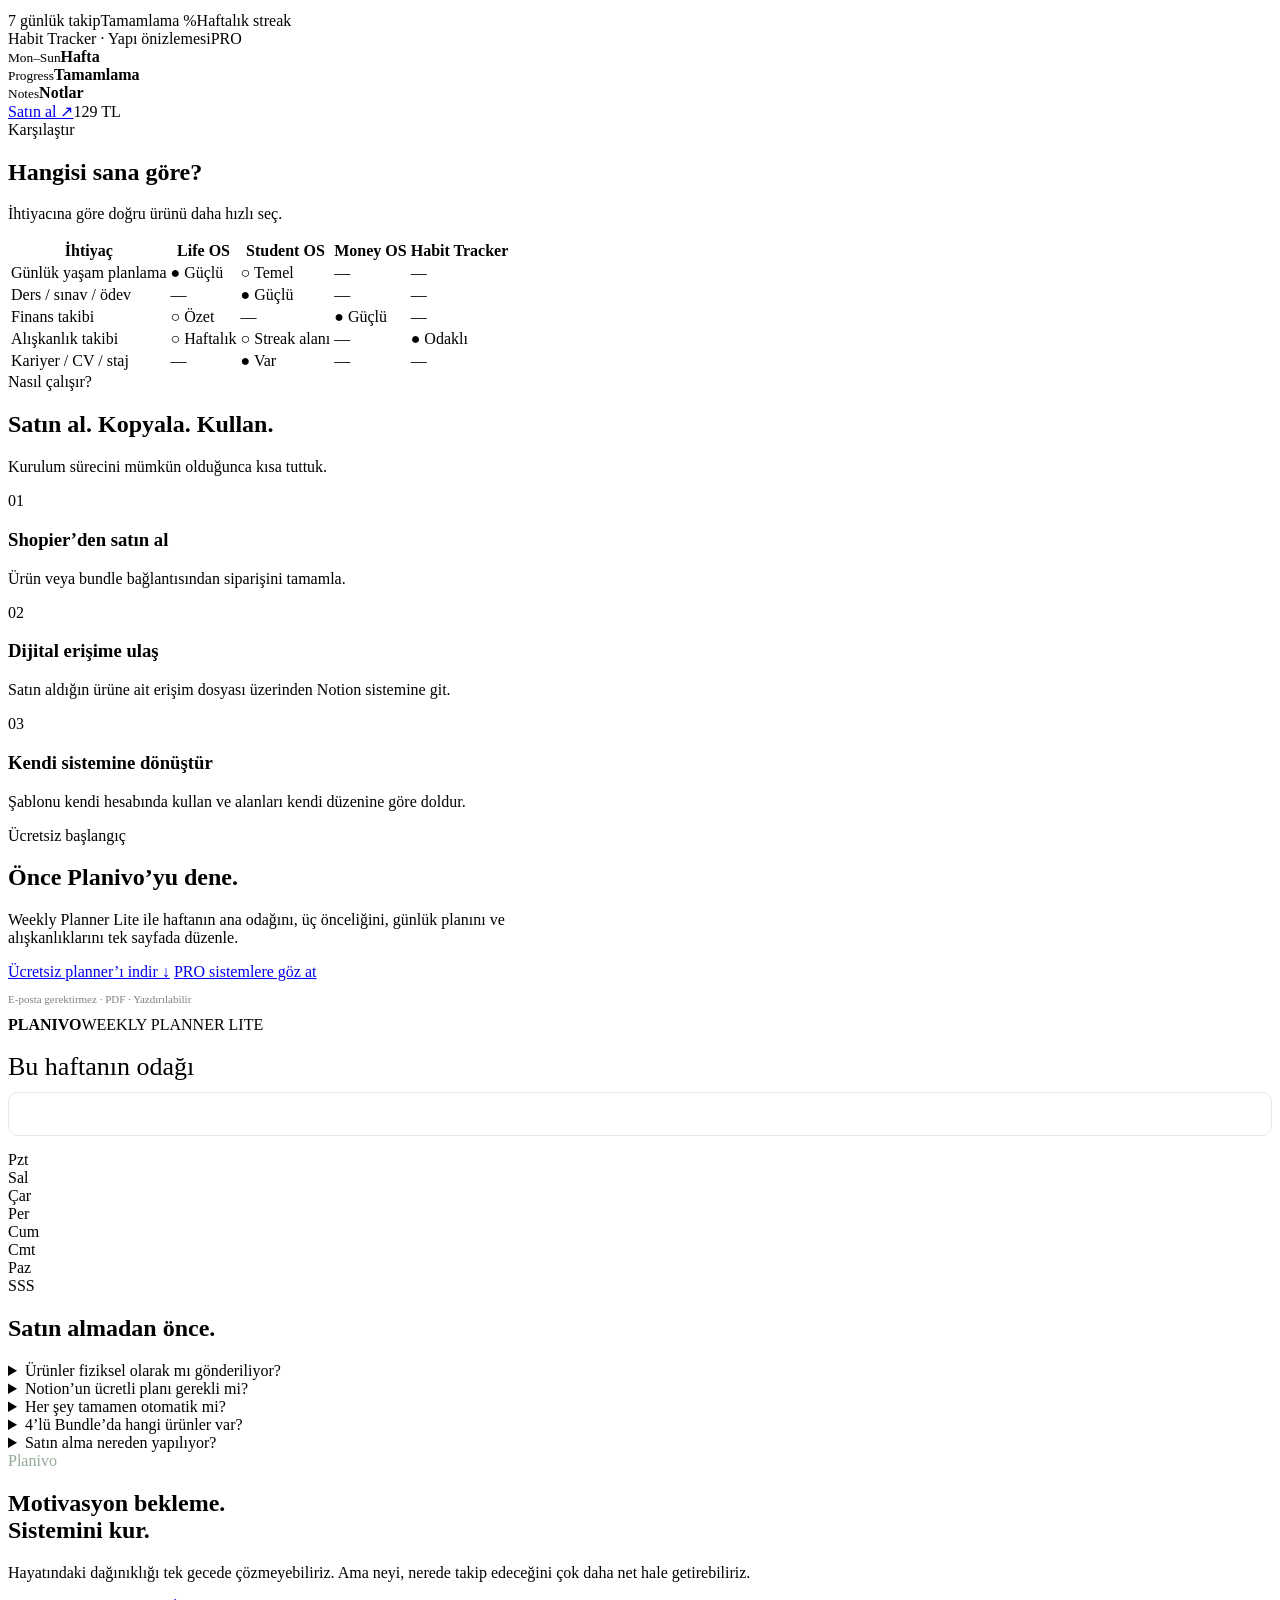
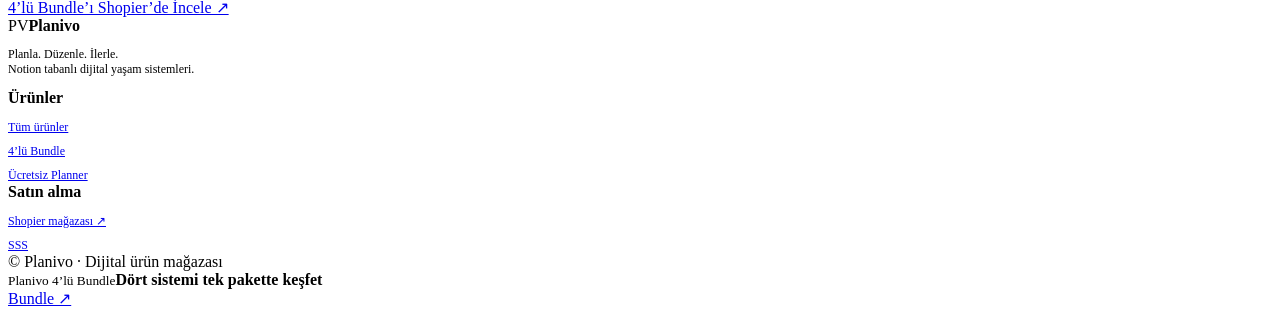
==== commit 520efa93: "Redesign Planivo storefront with premium conversion-focused layout" ====
--- a/index.html
+++ b/index.html
@@ -2,30 +2,225 @@
 <html lang="tr">
 <head>
 <meta charset="utf-8">
-<meta name="viewport" content="width=device-width,initial-scale=1">
-<meta name="description" content="Planivo — Notion tabanlı planlama, finans, öğrenci ve alışkanlık sistemleri.">
+<meta name="viewport" content="width=device-width, initial-scale=1">
+<meta name="description" content="Planivo — hayat, öğrenci, finans ve alışkanlık sistemlerini tek bir düzen içinde yöneten premium Notion şablonları.">
+<meta name="theme-color" content="#0d1712">
 <title>Planivo — Planla. Düzenle. İlerle.</title>
-<style>
-:root{--bg:#f6f5ef;--card:#fff;--ink:#121815;--muted:#667068;--line:#dde4dd;--brand:#5f7866;--brand2:#91a895;--soft:#edf1eb;--dark:#101512;--radius:24px}*{box-sizing:border-box}html{scroll-behavior:smooth}body{margin:0;font-family:Arial,Helvetica,sans-serif;background:var(--bg);color:var(--ink);line-height:1.55}a{text-decoration:none;color:inherit}button{font:inherit}.shell{width:min(1160px,calc(100% - 28px));margin:auto}header{position:sticky;top:0;z-index:50;background:rgba(246,245,239,.94);border-bottom:1px solid rgba(18,24,21,.08);backdrop-filter:blur(12px)}.nav{height:70px;display:flex;align-items:center;justify-content:space-between;gap:18px}.brand{display:flex;align-items:center;gap:10px;font-weight:800;font-size:19px}.logo{width:38px;height:38px;border-radius:12px;background:linear-gradient(145deg,#101512,#35433a);color:#fff;display:grid;place-items:center;font-size:12px;font-weight:800;position:relative}.logo:after{content:"↗";position:absolute;right:4px;bottom:1px;font-size:9px;color:#c5d5c9}.navlinks{display:flex;gap:24px;font-size:14px;color:#4e5951}.btn{display:inline-flex;align-items:center;justify-content:center;border:0;border-radius:999px;padding:13px 18px;font-weight:700;cursor:pointer;transition:.2s}.btn:hover{transform:translateY(-1px)}.btn-dark{background:var(--dark);color:#fff}.btn-light{background:#fff;color:#111}.btn-outline{border:1px solid #cfd8d0;background:transparent}.hero{display:grid;grid-template-columns:1.05fr .95fr;gap:56px;align-items:center;padding:78px 0 86px}.eyebrow,.kicker{font-size:11px;letter-spacing:.17em;color:var(--brand);font-weight:800}.hero h1,.page-hero h1,.section h2{font-size:clamp(44px,6vw,78px);line-height:.98;letter-spacing:-.045em;margin:16px 0}.hero h1 em,.page-hero h1 em{font-style:normal;color:var(--brand)}.hero p,.page-hero p{color:var(--muted);font-size:17px;max-width:680px}.actions{display:flex;gap:12px;flex-wrap:wrap;margin-top:24px}.trust{display:flex;gap:14px;flex-wrap:wrap;margin-top:24px;font-size:12px;color:#68736b}.mock{background:#fbfbf7;border:1px solid #dce3dc;border-radius:28px;padding:18px;box-shadow:0 25px 70px rgba(40,55,45,.12)}.mock-head{display:flex;justify-content:space-between;border-bottom:1px solid #e6ebe5;padding-bottom:12px;font-size:11px;color:#758078}.metrics{display:grid;grid-template-columns:1fr 1fr;gap:10px;margin-top:14px}.metric{background:#eef2ed;border-radius:16px;padding:15px}.metric small{display:block;font-size:10px;color:#7d867f}.metric strong{display:block;font-size:20px;margin-top:2px}.tasklist{margin-top:10px;border:1px solid #e4e9e3;border-radius:16px;padding:5px 13px}.tasklist div{display:flex;justify-content:space-between;padding:12px 0;border-bottom:1px solid #eaeee8;font-size:12px}.tasklist div:last-child{border:0}.section{padding:88px 0}.section-head{display:flex;justify-content:space-between;align-items:end;gap:40px;margin-bottom:38px}.section h2{font-size:clamp(38px,5vw,60px);margin:8px 0}.section-head p{max-width:420px;color:var(--muted)}.products{display:grid;grid-template-columns:1fr 1fr;gap:18px}.product{background:#fff;border:1px solid var(--line);border-radius:var(--radius);padding:26px;display:flex;flex-direction:column;min-height:460px}.product.featured{background:#e8ede5}.product h3{font-size:27px;margin:12px 0 6px}.product p{color:var(--muted)}.badge{display:inline-flex;padding:7px 10px;border-radius:999px;background:#e5ebe4;font-size:10px;font-weight:800;width:max-content}.preview{display:grid;grid-template-columns:repeat(3,1fr);gap:8px;margin:18px 0}.preview div{background:#f2f4f0;border-radius:14px;padding:11px}.preview small{display:block;font-size:9px;color:#7d867f}.preview b{font-size:12px}.product ul{list-style:none;padding:0;display:grid;gap:7px;color:#48534c;font-size:13px}.product li:before{content:"↳";color:var(--brand);margin-right:8px}.product .bottom{margin-top:auto;display:flex;gap:10px;flex-wrap:wrap;align-items:center;padding-top:16px}.price{margin-left:auto;font-weight:800;font-size:22px}.soft{background:#ecefe8;border-top:1px solid var(--line);border-bottom:1px solid var(--line)}.reasons{display:grid;grid-template-columns:repeat(4,1fr);gap:14px}.reason{background:#fff;border:1px solid var(--line);border-radius:18px;padding:22px;min-height:190px}.reason h4{font-size:20px;margin:28px 0 7px}.reason p{font-size:13px;color:var(--muted)}.faq details{border-bottom:1px solid #ccd4cd}.faq summary{cursor:pointer;padding:20px 0;font-weight:700;display:flex;justify-content:space-between}.faq p{color:var(--muted);padding-bottom:16px;margin:0}footer{background:#101512;color:#d9dfda;padding:55px 0 24px}footer .grid{display:grid;grid-template-columns:2fr 1fr 1fr;gap:30px}footer a{color:#aab4ac;font-size:13px}footer b{color:#fff}.hidden{display:none!important}.page{min-height:70vh}.page-hero{padding:48px 0 28px}.back{display:inline-flex;align-items:center;gap:7px;font-weight:700;font-size:14px;color:#465249;margin-top:22px}.verified{background:#e9f1ea;border:1px solid #d3e1d5;border-radius:18px;padding:15px 17px;margin:18px 0;font-size:13px}.detail-grid{display:grid;grid-template-columns:1.15fr .85fr;gap:22px;align-items:start}.panel{background:#fff;border:1px solid var(--line);border-radius:22px;padding:22px}.panel h3{margin-top:0;font-size:24px}.factgrid{display:grid;grid-template-columns:repeat(3,1fr);gap:12px;margin-top:18px}.fact{background:#fff;border:1px solid var(--line);border-radius:16px;padding:16px}.fact small{font-size:10px;color:#7c867f}.fact b{display:block;margin:6px 0}.auto{display:grid;gap:8px}.autorow{display:grid;grid-template-columns:1.1fr .7fr 1.7fr;gap:8px}.autorow>div{background:#fff;border:1px solid var(--line);border-radius:13px;padding:11px;font-size:12px}.tag{padding:5px 8px;border-radius:999px;font-size:10px;font-weight:800;display:inline-flex}.autoTag{background:#dcebdc;color:#35583d}.manualTag{background:#f1e6cf;color:#6d592e}.mixedTag{background:#e8e1ef;color:#55416d}.schema{background:#111713;color:#d8e2db;border-radius:20px;padding:18px}.schema-row{display:grid;grid-template-columns:1fr 1.4fr;gap:10px;border-bottom:1px solid #273129;padding:9px 0;font-size:12px}.schema-row:last-child{border:0}.warning{background:#fff6df;border:1px solid #e8d7a8;border-radius:16px;padding:14px 16px;color:#665a38;font-size:13px}.buybar{background:#101512;color:#fff;border-radius:24px;padding:26px;display:flex;justify-content:space-between;align-items:center;gap:20px;margin:28px 0}.buybar p{color:#aeb9b1;margin:4px 0 0}.module-list{display:grid;gap:10px}.module{display:grid;grid-template-columns:42px 1fr;gap:12px;background:#f8f9f5;border:1px solid #e3e8e2;border-radius:15px;padding:13px}.module .ico{width:42px;height:42px;border-radius:12px;background:#e5ede6;display:grid;place-items:center}.module b{display:block}.module span{font-size:12px;color:#6b756e}.sales-strip{background:#101512;color:#fff;padding:12px 0;font-size:12px;text-align:center;border-bottom:1px solid #2b342e}.sales-strip b{color:#d7e5da}.selector{display:grid;grid-template-columns:1fr .9fr;gap:18px;align-items:start}.quiz{background:#fff;border:1px solid var(--line);border-radius:24px;padding:24px}.quiz-step{display:none}.quiz-step.active{display:block}.quiz-options{display:grid;gap:10px;margin-top:18px}.quiz-option{width:100%;text-align:left;background:#f7f8f4;border:1px solid #dfe5df;border-radius:16px;padding:14px 16px;cursor:pointer;font-weight:700;color:#2f3a33}.quiz-option:hover{border-color:#9fb1a2;background:#f0f4ef}.quiz-result{background:#101512;color:#fff;border-radius:24px;padding:24px;min-height:250px}.quiz-result p{color:#b4beb7}.quiz-result .result-price{font-size:30px;font-weight:800;margin:14px 0}.compare-wrap{overflow-x:auto}.compare{width:100%;border-collapse:separate;border-spacing:0 8px;min-width:820px}.compare th,.compare td{padding:14px;background:#fff;border-top:1px solid #e0e6e0;border-bottom:1px solid #e0e6e0;font-size:12px;text-align:left}.compare th:first-child,.compare td:first-child{border-left:1px solid #e0e6e0;border-radius:14px 0 0 14px}.compare th:last-child,.compare td:last-child{border-right:1px solid #e0e6e0;border-radius:0 14px 14px 0}.compare th{background:#eef3ef;font-weight:800}.beforeafter{display:grid;grid-template-columns:1fr 1fr;gap:16px}.ba-card{border-radius:22px;padding:24px;border:1px solid var(--line)}.ba-card.before{background:#f6eee8}.ba-card.after{background:#e9f2ea}.ba-card h3{margin-top:0;font-size:24px}.ba-card ul{padding-left:20px;color:#5f6a62}.purchase-box{display:grid;grid-template-columns:1.1fr .9fr;gap:16px;background:#fff;border:1px solid var(--line);border-radius:24px;padding:24px}.purchase-items{display:grid;grid-template-columns:1fr 1fr;gap:10px}.purchase-item{background:#f7f8f4;border:1px solid #e2e7e1;border-radius:15px;padding:14px}.purchase-item b{display:block;margin-bottom:4px}.purchase-item span{font-size:12px;color:#6c756f}.audience{display:grid;grid-template-columns:1fr 1fr;gap:16px}.audience .good,.audience .bad{border-radius:22px;padding:22px;border:1px solid var(--line)}.audience .good{background:#eaf2ea}.audience .bad{background:#f3eee9}.audience ul{padding-left:20px;color:#5f6962}.demo-grid{display:grid;grid-template-columns:repeat(4,1fr);gap:14px}.demo-card{background:#fff;border:1px solid var(--line);border-radius:18px;padding:18px}.demo-thumb{height:130px;border-radius:14px;background:linear-gradient(135deg,#dfe8df,#ece7f3);display:grid;place-items:center;font-size:32px;margin-bottom:12px}.demo-card p{font-size:12px;color:#69736c}.bundle-pro{display:grid;grid-template-columns:1.2fr .8fr;gap:20px;background:#101512;color:#fff;border-radius:28px;padding:34px}.bundle-pro p{color:#b7c0ba}.bundle-pro .offer{background:#1c251f;border:1px solid #344038;border-radius:20px;padding:22px}.bundle-pro .offer strong{font-size:38px}.bundle-note{font-size:11px;color:#9aa69d;margin-top:8px}.crosssell{display:grid;grid-template-columns:repeat(3,1fr);gap:12px}.cross{background:#fff;border:1px solid var(--line);border-radius:18px;padding:18px}.cross b{display:block;margin-bottom:6px}.cross p{font-size:12px;color:#6c766f}.freebie{display:grid;grid-template-columns:1.1fr .9fr;gap:18px;background:#e9f1ea;border:1px solid #d6e2d7;border-radius:26px;padding:28px;align-items:center}.freebie-card{background:#fff;border:1px solid #dfe5df;border-radius:20px;padding:18px}.week-grid{display:grid;grid-template-columns:repeat(7,1fr);gap:5px;margin-top:10px}.week-grid span{background:#f0f3ef;border-radius:7px;padding:8px 2px;font-size:9px;text-align:center}.form-note{font-size:11px;color:#657068;margin-top:8px}.testimonials{display:grid;grid-template-columns:repeat(3,1fr);gap:14px}.testimonial-placeholder{border:1px dashed #bbc7bd;border-radius:18px;padding:20px;text-align:center;color:#758078;background:#fafbf8}.delivery{display:grid;grid-template-columns:repeat(3,1fr);gap:14px}.delivery-step{background:#fff;border:1px solid var(--line);border-radius:18px;padding:20px}.delivery-step .num{font-size:11px;color:#839087;font-weight:800}.delivery-step b{display:block;font-size:18px;margin:26px 0 6px}.campaign{background:#fff7df;border:1px solid #ead7a5;border-radius:20px;padding:18px 20px;display:flex;justify-content:space-between;gap:20px;align-items:center}.campaign small{display:block;color:#75663c}.campaign b{font-size:18px}.objections{display:grid;grid-template-columns:1fr 1fr;gap:12px}.objection{background:#fff;border:1px solid var(--line);border-radius:18px;padding:18px}.objection b{display:block;margin-bottom:6px}.objection p{font-size:13px;color:#677169;margin:0}.sticky-buy{position:fixed;left:50%;bottom:14px;transform:translateX(-50%);width:min(720px,calc(100% - 22px));background:rgba(16,21,18,.96);color:#fff;border:1px solid #303a33;border-radius:18px;padding:10px 12px;display:none;z-index:80;box-shadow:0 18px 50px rgba(0,0,0,.22);align-items:center;justify-content:space-between;gap:12px}.sticky-buy.show{display:flex}.sticky-buy small{display:block;color:#aeb9b1}.sticky-buy strong{font-size:14px}.sticky-buy .sticky-price{font-weight:800;font-size:18px;margin-left:auto}.inline-trust{display:flex;gap:8px;flex-wrap:wrap;margin-top:12px}
-</style>
+<link rel="stylesheet" href="style.css">
 </head>
 <body>
-<div class="sales-strip">Planivo dijital sistemleri · <b>Planla. Düzenle. İlerle.</b></div>
-<header><div class="shell nav"><a class="brand" href="#home"><span class="logo">PV</span><span>Planivo</span></a><nav class="navlinks"><a href="#products">Ürünler</a><a href="#compare">Karşılaştır</a><a href="#freebie">Ücretsiz Planner</a></nav><a class="btn btn-dark" href="https://www.shopier.com/Planforyou" target="_blank">Shopier ↗</a></div></header>
-<main id="home" class="page">
-<section class="shell hero"><div><div class="eyebrow">NOTION TABANLI DİJİTAL SİSTEMLER</div><h1>Hayatını <em>tek sistemde</em> düzenle.</h1><p>Planivo; hayat, öğrencilik, para yönetimi ve alışkanlıklarını sade ve kullanışlı Notion sistemleriyle yönetmene yardımcı olur.</p><div class="actions"><a class="btn btn-dark" href="#products">Ürünleri Keşfet</a><a class="btn btn-outline" href="#freebie">Ücretsiz Planner</a></div><div class="trust"><span>✓ Dijital teslimat</span><span>✓ Notion ile kullanım</span><span>✓ Tek seferlik ödeme</span></div></div><div class="mock"><div class="mock-head"><span>PLANIVO DASHBOARD</span><span>Today</span></div><div class="metrics"><div class="metric"><small>ODAK</small><strong>3</strong></div><div class="metric"><small>HEDEF</small><strong>82%</strong></div></div><div class="tasklist"><div><span>Haftalık plan</span><b>Bugün</b></div><div><span>Bütçe kontrolü</span><b>10 dk</b></div><div><span>Habit check</span><b>✓</b></div></div></div></section>
-<section id="products" class="section soft"><div class="shell"><div class="section-head"><div><div class="kicker">ÜRÜNLER</div><h2>Sana uygun sistemi seç.</h2></div><p>Her ürün farklı bir ihtiyaca odaklanır. İstersen tek tek, istersen bundle ile kullan.</p></div><div class="products">
-<div class="product featured"><span class="badge">EN KAPSAMLI</span><h3>Ultimate Life OS PRO</h3><p>Hayatının farklı alanlarını tek merkezden yönetmek için kapsamlı sistem.</p><ul><li>Görev ve hedef takibi</li><li>Alışkanlıklar</li><li>Finans özeti</li><li>Weekly Reset</li><li>Reading & Learning</li></ul><div class="bottom"><a class="btn btn-dark" href="https://www.shopier.com/Planforyou/50314034" target="_blank">Satın Al ↗</a><span class="price">249 ₺</span></div></div>
-<div class="product"><span class="badge">ÖĞRENCİLER İÇİN</span><h3>Ultimate Student OS PRO</h3><p>Derslerden sınavlara, stajdan kariyere kadar öğrenci hayatını düzenle.</p><ul><li>Ders ve sınav takibi</li><li>Ödev & projeler</li><li>Tekrar sistemi</li><li>Staj & kariyer</li><li>GPA altyapısı</li></ul><div class="bottom"><a class="btn btn-dark" href="https://www.shopier.com/Planforyou/50312905" target="_blank">Satın Al ↗</a><span class="price">129 ₺</span></div></div>
-<div class="product"><span class="badge">FİNANS</span><h3>Money OS PRO</h3><p>Gelir, gider, bütçe ve birikimini daha net takip et.</p><ul><li>Hesaplar</li><li>İşlemler</li><li>Bütçeler</li><li>Borçlar</li><li>Birikim hedefleri</li></ul><div class="bottom"><a class="btn btn-dark" href="https://www.shopier.com/Planforyou/50312650" target="_blank">Satın Al ↗</a><span class="price">129 ₺</span></div></div>
-<div class="product"><span class="badge">ALIŞKANLIKLAR</span><h3>Habit Tracker PRO</h3><p>Haftalık alışkanlıklarını sade bir sistemle takip et.</p><ul><li>7 günlük takip</li><li>Tamamlama yüzdesi</li><li>Kategori & hedef</li><li>Haftalık streak görünümü</li></ul><div class="bottom"><a class="btn btn-dark" href="https://www.shopier.com/Planforyou/50312469" target="_blank">Satın Al ↗</a><span class="price">129 ₺</span></div></div>
-</div></div></section>
-<section class="section"><div class="shell"><div class="bundle-pro"><div><div class="kicker">4'LÜ BUNDLE</div><h2 style="font-size:42px;margin:10px 0">Dört sistemi tek pakette kullan.</h2><p>Life OS, Student OS, Money OS ve Habit Tracker PRO birlikte.</p><div class="actions"><a class="btn btn-light" href="https://www.shopier.com/Planforyou/50343590" target="_blank">4’lü Bundle’ı Satın Al ↗</a></div></div><div class="offer"><small>AYRI AYRI TOPLAM</small><div style="text-decoration:line-through;color:#98a49c;font-size:18px">636 ₺</div><strong>449 ₺</strong><div class="bundle-note">4 ürün tek dijital pakette.</div></div></div></div></section>
-<section id="compare" class="section soft"><div class="shell"><div class="section-head"><div><div class="kicker">KARŞILAŞTIR</div><h2>Hangisi sana uygun?</h2></div></div><div class="compare-wrap"><table class="compare"><tr><th>Özellik</th><th>Life OS</th><th>Student OS</th><th>Money OS</th><th>Habit Tracker</th></tr><tr><td>Görev planlama</td><td>✓</td><td>✓</td><td>—</td><td>—</td></tr><tr><td>Öğrenci sistemi</td><td>—</td><td>✓</td><td>—</td><td>—</td></tr><tr><td>Finans takibi</td><td>✓</td><td>—</td><td>✓</td><td>—</td></tr><tr><td>Alışkanlık takibi</td><td>✓</td><td>—</td><td>—</td><td>✓</td></tr><tr><td>Fiyat</td><td>249 ₺</td><td>129 ₺</td><td>129 ₺</td><td>129 ₺</td></tr></table></div></div></section>
-<section id="freebie" class="section"><div class="shell"><div class="freebie"><div><div class="kicker">ÜCRETSİZ</div><h2 style="font-size:42px">Weekly Planner Lite</h2><p>Planivo’yu satın almadan önce deneyebileceğin sade, yazdırılabilir bir haftalık planlayıcı.</p><div class="actions" style="margin-top:16px"><a class="btn btn-dark" href="Planivo_Weekly_Planner_Lite.pdf" download>Ücretsiz PDF'i indir ↓</a><a class="btn btn-outline" href="#products">PRO ürünlere göz at</a></div><div class="form-note">E-posta vermeden direkt indirebilirsin. PDF yazdırılabilir ve dijital not alma uygulamalarında kullanılabilir.</div></div><div class="freebie-card"><b>Bu hafta</b><div class="week-grid"><span>Pzt</span><span>Sal</span><span>Çar</span><span>Per</span><span>Cum</span><span>Cmt</span><span>Paz</span></div></div></div></div></section>
-<section class="section soft"><div class="shell"><div class="section-head"><div><div class="kicker">TESLİMAT</div><h2>Satın aldıktan sonra ne olur?</h2></div></div><div class="delivery"><div class="delivery-step"><span class="num">01</span><b>Shopier'den satın al</b><p>İstediğin dijital ürünü güvenli ödeme ile satın al.</p></div><div class="delivery-step"><span class="num">02</span><b>Erişim dosyasını aç</b><p>Ürün erişim bağlantısını içeren dijital dosyayı kullan.</p></div><div class="delivery-step"><span class="num">03</span><b>Notion'a ekle</b><p>Şablonu kendi hesabına ekleyip kişiselleştir.</p></div></div></div></section>
-<section class="section"><div class="shell faq"><div class="section-head"><div><div class="kicker">SSS</div><h2>Sık sorulanlar</h2></div></div><details><summary>Notion ücretli olmak zorunda mı?<span>+</span></summary><p>Hayır. Ürünler mümkün olduğunca ücretsiz Notion planıyla kullanılabilecek şekilde hazırlanmıştır. Bazı Notion özellikleri plana göre değişebilir.</p></details><details><summary>Ürün fiziksel olarak gönderiliyor mu?<span>+</span></summary><p>Hayır. Tüm ürünler dijitaldir.</p></details><details><summary>Her şey tamamen otomatik mi?<span>+</span></summary><p>Hayır. Formül ve hesaplama kullanılan bazı alanlar otomatik çalışırken bazı takip alanları kullanıcı tarafından manuel olarak güncellenir.</p></details></div></section>
+<div class="grain"></div>
+<div class="cursor-glow" id="glow"></div>
+
+<div class="announcement"><b>Planivo 4’lü Bundle yayında.</b> Life, Student, Money ve Habit sistemleri tek pakette.</div>
+
+<header>
+  <div class="container nav">
+    <a class="brand" href="#top"><span class="brandmark">P<span>V</span></span><strong>Planivo</strong></a>
+    <nav class="navlinks">
+      <a href="#products">Ürünler</a>
+      <a href="#compare">Karşılaştır</a>
+      <a href="#free">Ücretsiz Planner</a>
+      <a href="#faq">SSS</a>
+      <a class="nav-cta" target="_blank" href="https://www.shopier.com/Planforyou/50343590">Bundle’ı Gör ↗</a>
+    </nav>
+  </div>
+</header>
+
+<main id="top">
+<section class="hero">
+  <div class="container hero-grid">
+    <div>
+      <div class="eyebrow"><span class="dot"></span> Dijital yaşam sistemleri</div>
+      <h1>Dağınıklığı bırak.<br><em>Sistem kur.</em></h1>
+      <p>Planivo; hayatını, derslerini, paranı ve alışkanlıklarını ayrı ayrı uygulamalara dağıtmak yerine, sade ve sürdürülebilir Notion sistemlerinde toplar.</p>
+      <div class="hero-actions">
+        <a class="btn btn-dark" href="#products">Sistemleri keşfet ↓</a>
+        <a class="btn btn-light" target="_blank" href="https://www.shopier.com/Planforyou/50343590">4’lü Bundle’ı incele ↗</a>
+      </div>
+      <div class="microtrust">
+        <span>Dijital teslimat</span><span>Notion ile kullanım</span><span>Tek seferlik satın alma</span>
+      </div>
+    </div>
+    <div class="hero-visual">
+      <div class="bundle-stage">
+      <div class="bundle-wordmark">PLANIVO <span>4’LÜ BUNDLE</span></div>
+      <div class="cover-stack">
+        <div class="cover c1"><i>01</i><b>Life OS</b><small>Hayatını tek merkezde düzenle</small></div>
+        <div class="cover c2"><i>02</i><b>Student OS</b><small>Ders, sınav ve kariyer sistemi</small></div>
+        <div class="cover c3"><i>03</i><b>Money OS</b><small>Finansını daha net gör</small></div>
+        <div class="cover c4"><i>04</i><b>Habit Tracker</b><small>Haftalık alışkanlık takibi</small></div>
+      </div>
+    </div>
+      <div class="floating-card f1"><b>4 sistem · tek düzen</b><span>Life · Student · Money · Habit</span></div>
+      <div class="floating-card f2"><b>Planla. Düzenle. İlerle.</b><span>Planivo çalışma sistemi</span></div>
+    </div>
+  </div>
+</section>
+
+<section class="section dark reveal">
+  <div class="container">
+    <div class="section-top">
+      <div><div class="kicker">Ana teklif</div><h2>Tek paket.<br>Dört güçlü sistem.</h2></div>
+      <p>En kapsamlı Planivo deneyimi. Dört farklı ihtiyacı tek satın alımda bir araya getirir.</p>
+    </div>
+    <div class="bundle-offer">
+      <div>
+        <div class="offer-list">
+          <div class="offer-item"><small>01</small><b>Ultimate Life OS PRO</b></div>
+          <div class="offer-item"><small>02</small><b>Ultimate Student OS PRO</b></div>
+          <div class="offer-item"><small>03</small><b>Money OS PRO</b></div>
+          <div class="offer-item"><small>04</small><b>Habit Tracker PRO</b></div>
+        </div>
+      </div>
+      <div class="offer-side">
+        <div>
+          <div class="label">Planivo Bundle</div>
+          <h3>Her şeyi ayrı ayrı kurmak zorunda değilsin.</h3>
+          <p>Bundle satın alımı Shopier üzerinden tamamlanır. Dijital erişim dosyasıyla ürünlerine ulaşırsın.</p>
+        </div>
+        <a class="btn btn-green" target="_blank" href="https://www.shopier.com/Planforyou/50343590">4’lü Bundle’ı Shopier’de Gör ↗</a>
+      </div>
+    </div>
+  </div>
+</section>
+
+<section class="section reveal" id="products">
+  <div class="container">
+    <div class="section-top">
+      <div><div class="kicker">Planivo ürünleri</div><h2>Sana uygun sistemi seç.</h2></div>
+      <p>Tek bir ihtiyacını çözmek istiyorsan ürünleri ayrı ayrı da satın alabilirsin.</p>
+    </div>
+    <div class="products">
+      <article class="product">
+        <div class="product-num">01</div><h3>Ultimate Life OS PRO</h3>
+        <p>Günlük yaşam, hedefler, görevler, haftalık reset, finans özeti ve kişisel alanlarını tek merkezde toparla.</p>
+        <div class="chips"><span class="chip">Hayat yönetimi</span><span class="chip">Hedefler</span><span class="chip">Weekly Reset</span></div>
+        <div class="product-preview"><div class="preview-head"><span>Life OS · Yapı önizlemesi</span><span>PRO</span></div><div class="preview-grid">
+          <div class="preview-cell"><small>Today</small><b>Görevler</b></div><div class="preview-cell"><small>Progress</small><b>Hedefler</b></div><div class="preview-cell"><small>Money</small><b>Özet</b></div>
+        </div></div>
+        <div class="product-bottom"><a class="btn btn-dark" target="_blank" href="https://www.shopier.com/Planforyou/50314034">Satın al ↗</a><span class="price">249 TL</span></div>
+      </article>
+      <article class="product">
+        <div class="product-num">02</div><h3>Ultimate Student OS PRO</h3>
+        <p>Ders, sınav, ödev, çalışma planı, tekrar sistemi, kaynaklar ve kariyer süreçlerini tek öğrenci panelinde topla.</p>
+        <div class="chips"><span class="chip">Dersler</span><span class="chip">Sınavlar</span><span class="chip">Kariyer</span></div>
+        <div class="product-preview"><div class="preview-head"><span>Student OS · Yapı önizlemesi</span><span>PRO</span></div><div class="preview-grid">
+          <div class="preview-cell"><small>Courses</small><b>Dersler</b></div><div class="preview-cell"><small>Exams</small><b>Sınavlar</b></div><div class="preview-cell"><small>Review</small><b>Tekrar</b></div>
+        </div></div>
+        <div class="product-bottom"><a class="btn btn-dark" target="_blank" href="https://www.shopier.com/Planforyou/50312905">Satın al ↗</a><span class="price">129 TL</span></div>
+      </article>
+      <article class="product">
+        <div class="product-num">03</div><h3>Money OS PRO</h3>
+        <p>Hesaplar, işlemler, bütçeler, borçlar, abonelikler ve birikim hedeflerini daha görünür hale getir.</p>
+        <div class="chips"><span class="chip">Bütçe</span><span class="chip">Borçlar</span><span class="chip">Birikim</span></div>
+        <div class="product-preview"><div class="preview-head"><span>Money OS · Yapı önizlemesi</span><span>PRO</span></div><div class="preview-grid">
+          <div class="preview-cell"><small>Accounts</small><b>Hesaplar</b></div><div class="preview-cell"><small>Budget</small><b>Bütçe</b></div><div class="preview-cell"><small>Goals</small><b>Birikim</b></div>
+        </div></div>
+        <div class="product-bottom"><a class="btn btn-dark" target="_blank" href="https://www.shopier.com/Planforyou/50312650">Satın al ↗</a><span class="price">129 TL</span></div>
+      </article>
+      <article class="product">
+        <div class="product-num">04</div><h3>Habit Tracker PRO</h3>
+        <p>Haftalık alışkanlıklarını işaretle, tamamlama oranını gör ve sürdürülebilir bir takip ritmi oluştur.</p>
+        <div class="chips"><span class="chip">7 günlük takip</span><span class="chip">Tamamlama %</span><span class="chip">Haftalık streak</span></div>
+        <div class="product-preview"><div class="preview-head"><span>Habit Tracker · Yapı önizlemesi</span><span>PRO</span></div><div class="preview-grid">
+          <div class="preview-cell"><small>Mon–Sun</small><b>Hafta</b></div><div class="preview-cell"><small>Progress</small><b>Tamamlama</b></div><div class="preview-cell"><small>Notes</small><b>Notlar</b></div>
+        </div></div>
+        <div class="product-bottom"><a class="btn btn-dark" target="_blank" href="https://www.shopier.com/Planforyou/50312469">Satın al ↗</a><span class="price">129 TL</span></div>
+      </article>
+    </div>
+  </div>
+</section>
+
+<section class="section soft reveal" id="compare">
+<div class="container">
+  <div class="section-top"><div><div class="kicker">Karşılaştır</div><h2>Hangisi sana göre?</h2></div><p>İhtiyacına göre doğru ürünü daha hızlı seç.</p></div>
+  <div class="compare-wrap">
+  <table>
+    <thead><tr><th>İhtiyaç</th><th>Life OS</th><th>Student OS</th><th>Money OS</th><th>Habit Tracker</th></tr></thead>
+    <tbody>
+      <tr><td>Günlük yaşam planlama</td><td>● Güçlü</td><td>○ Temel</td><td>—</td><td>—</td></tr>
+      <tr><td>Ders / sınav / ödev</td><td>—</td><td>● Güçlü</td><td>—</td><td>—</td></tr>
+      <tr><td>Finans takibi</td><td>○ Özet</td><td>—</td><td>● Güçlü</td><td>—</td></tr>
+      <tr><td>Alışkanlık takibi</td><td>○ Haftalık</td><td>○ Streak alanı</td><td>—</td><td>● Odaklı</td></tr>
+      <tr><td>Kariyer / CV / staj</td><td>—</td><td>● Var</td><td>—</td><td>—</td></tr>
+    </tbody>
+  </table>
+  </div>
+</div>
+</section>
+
+<section class="section reveal">
+<div class="container">
+  <div class="section-top"><div><div class="kicker">Nasıl çalışır?</div><h2>Satın al. Kopyala. Kullan.</h2></div><p>Kurulum sürecini mümkün olduğunca kısa tuttuk.</p></div>
+  <div class="flow">
+    <div class="flow-card"><div class="flow-num">01</div><h3>Shopier’den satın al</h3><p>Ürün veya bundle bağlantısından siparişini tamamla.</p></div>
+    <div class="flow-card"><div class="flow-num">02</div><h3>Dijital erişime ulaş</h3><p>Satın aldığın ürüne ait erişim dosyası üzerinden Notion sistemine git.</p></div>
+    <div class="flow-card"><div class="flow-num">03</div><h3>Kendi sistemine dönüştür</h3><p>Şablonu kendi hesabında kullan ve alanları kendi düzenine göre doldur.</p></div>
+  </div>
+</div>
+</section>
+
+<section class="section reveal" id="free">
+<div class="container freebie">
+  <div>
+    <div class="kicker">Ücretsiz başlangıç</div>
+    <h2>Önce Planivo’yu dene.</h2>
+    <p style="color:var(--muted);max-width:560px">Weekly Planner Lite ile haftanın ana odağını, üç önceliğini, günlük planını ve alışkanlıklarını tek sayfada düzenle.</p>
+    <div class="hero-actions">
+      <a class="btn btn-green" download="Planivo_Weekly_Planner_Lite.pdf" href="Planivo_Weekly_Planner_Lite.pdf">Ücretsiz planner’ı indir ↓</a>
+      <a class="btn btn-light" href="#products">PRO sistemlere göz at</a>
+    </div>
+    <p style="font-size:11px;color:#78847c;margin-top:12px">E-posta gerektirmez · PDF · Yazdırılabilir</p>
+  </div>
+  <div class="planner-card">
+    <div class="planner-top"><b>PLANIVO</b><span>WEEKLY PLANNER LITE</span></div>
+    <div style="font-family:Georgia,serif;font-size:26px;margin-top:18px">Bu haftanın odağı</div>
+    <div style="height:42px;border:1px solid #e4e9e4;border-radius:10px;margin:10px 0 15px"></div>
+    <div class="planner-days"><div class="planner-day">Pzt</div><div class="planner-day">Sal</div><div class="planner-day">Çar</div><div class="planner-day">Per</div><div class="planner-day">Cum</div><div class="planner-day">Cmt</div><div class="planner-day">Paz</div></div>
+  </div>
+</div>
+</section>
+
+<section class="section reveal" id="faq">
+<div class="container">
+  <div class="section-top"><div><div class="kicker">SSS</div><h2>Satın almadan önce.</h2></div></div>
+  <div class="faq">
+    <details><summary>Ürünler fiziksel olarak mı gönderiliyor?</summary><p>Hayır. Planivo ürünleri dijital Notion sistemleridir; fiziksel kargo bulunmaz.</p></details>
+    <details><summary>Notion’un ücretli planı gerekli mi?</summary><p>Sistemler mümkün olduğunca ücretsiz Notion kullanımı düşünülerek hazırlanmıştır. Bazı Notion özellikleri plana göre farklılık gösterebilir; ürünlerde manuel alanlar açıkça belirtilir.</p></details>
+    <details><summary>Her şey tamamen otomatik mi?</summary><p>Hayır. Formüllerin hesapladığı alanlar otomatik olabilir; ancak bazı veriler, ilişkiler, ilerleme veya haftalık takip alanları kullanıcı tarafından girilir. Planivo bu ayrımı ürün açıklamalarında özellikle açık tutar.</p></details>
+    <details><summary>4’lü Bundle’da hangi ürünler var?</summary><p>Ultimate Life OS PRO, Ultimate Student OS PRO, Money OS PRO ve Habit Tracker PRO.</p></details>
+    <details><summary>Satın alma nereden yapılıyor?</summary><p>Satın alma Planivo’nun Shopier mağazası üzerinden tamamlanır.</p></details>
+  </div>
+</div>
+</section>
+
+<section class="final-cta">
+  <div class="container inner">
+    <div class="kicker" style="color:#91aa98">Planivo</div>
+    <h2>Motivasyon bekleme.<br>Sistemini kur.</h2>
+    <p>Hayatındaki dağınıklığı tek gecede çözmeyebiliriz. Ama neyi, nerede takip edeceğini çok daha net hale getirebiliriz.</p>
+    <a class="btn btn-light" target="_blank" href="https://www.shopier.com/Planforyou/50343590">4’lü Bundle’ı Shopier’de İncele ↗</a>
+  </div>
+</section>
 </main>
-<footer><div class="shell grid"><div><div class="brand"><span class="logo">PV</span><b>Planivo</b></div><p style="color:#95a198;max-width:330px">Planla. Düzenle. İlerle.</p></div><div><b>Ürünler</b><br><a href="#products">Tüm ürünler</a><br><a href="#freebie">Ücretsiz Planner</a></div><div><b>Satış</b><br><a href="https://www.shopier.com/Planforyou" target="_blank">Shopier Mağazası ↗</a></div></div></footer>
+
+<footer>
+<div class="container">
+  <div class="footer-grid">
+    <div><div class="footerbrand"><span class="brandmark">P<span>V</span></span><strong>Planivo</strong></div><p style="max-width:340px;font-size:12px">Planla. Düzenle. İlerle.<br>Notion tabanlı dijital yaşam sistemleri.</p></div>
+    <div><b>Ürünler</b><div style="display:grid;gap:9px;margin-top:13px;font-size:12px"><a href="#products">Tüm ürünler</a><a target="_blank" href="https://www.shopier.com/Planforyou/50343590">4’lü Bundle</a><a href="#free">Ücretsiz Planner</a></div></div>
+    <div><b>Satın alma</b><div style="display:grid;gap:9px;margin-top:13px;font-size:12px"><a target="_blank" href="https://www.shopier.com/Planforyou">Shopier mağazası ↗</a><a href="#faq">SSS</a></div></div>
+  </div>
+  <div class="copyright">© Planivo · Dijital ürün mağazası</div>
+</div>
+</footer>
+
+<div class="sticky-buy" id="sticky">
+  <div><small>Planivo 4’lü Bundle</small><strong>Dört sistemi tek pakette keşfet</strong></div>
+  <a class="btn btn-light" target="_blank" href="https://www.shopier.com/Planforyou/50343590">Bundle ↗</a>
+</div>
+
+<script src="app.js"></script>
 </body>
 </html>
